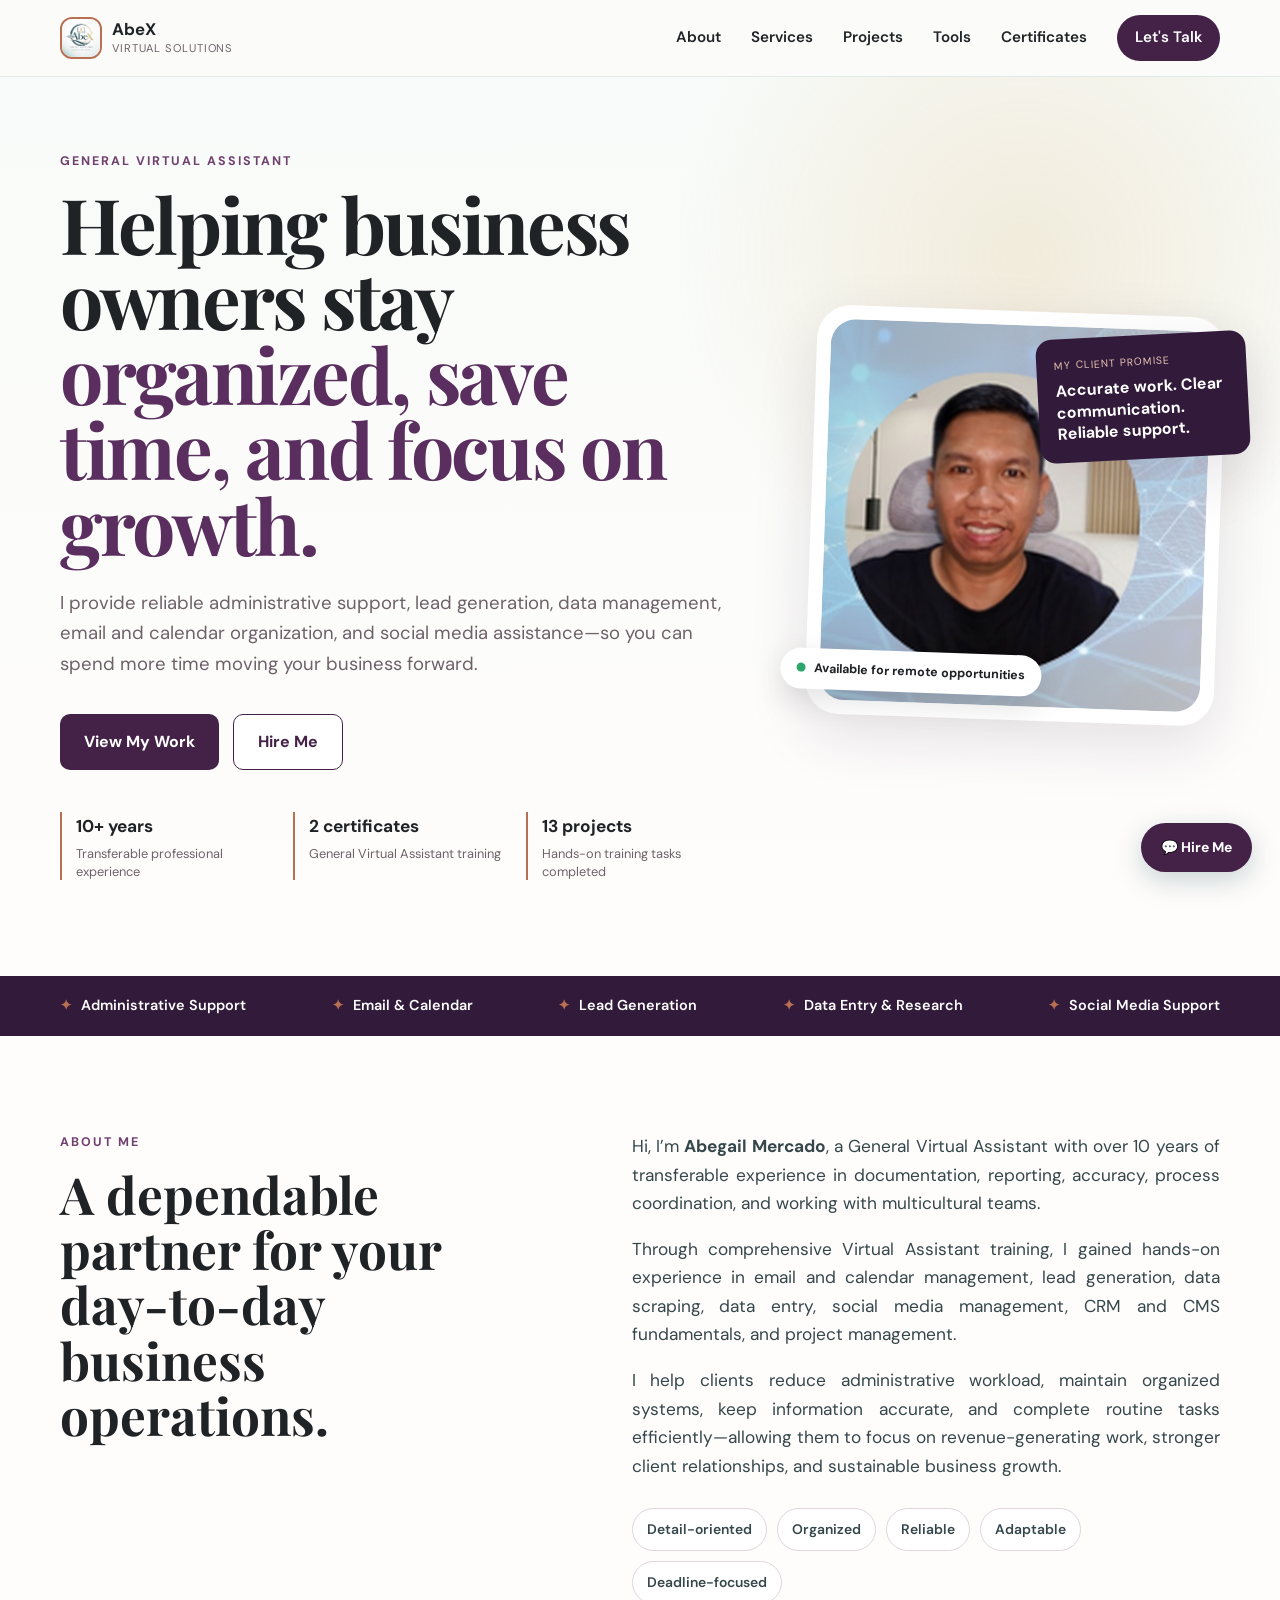
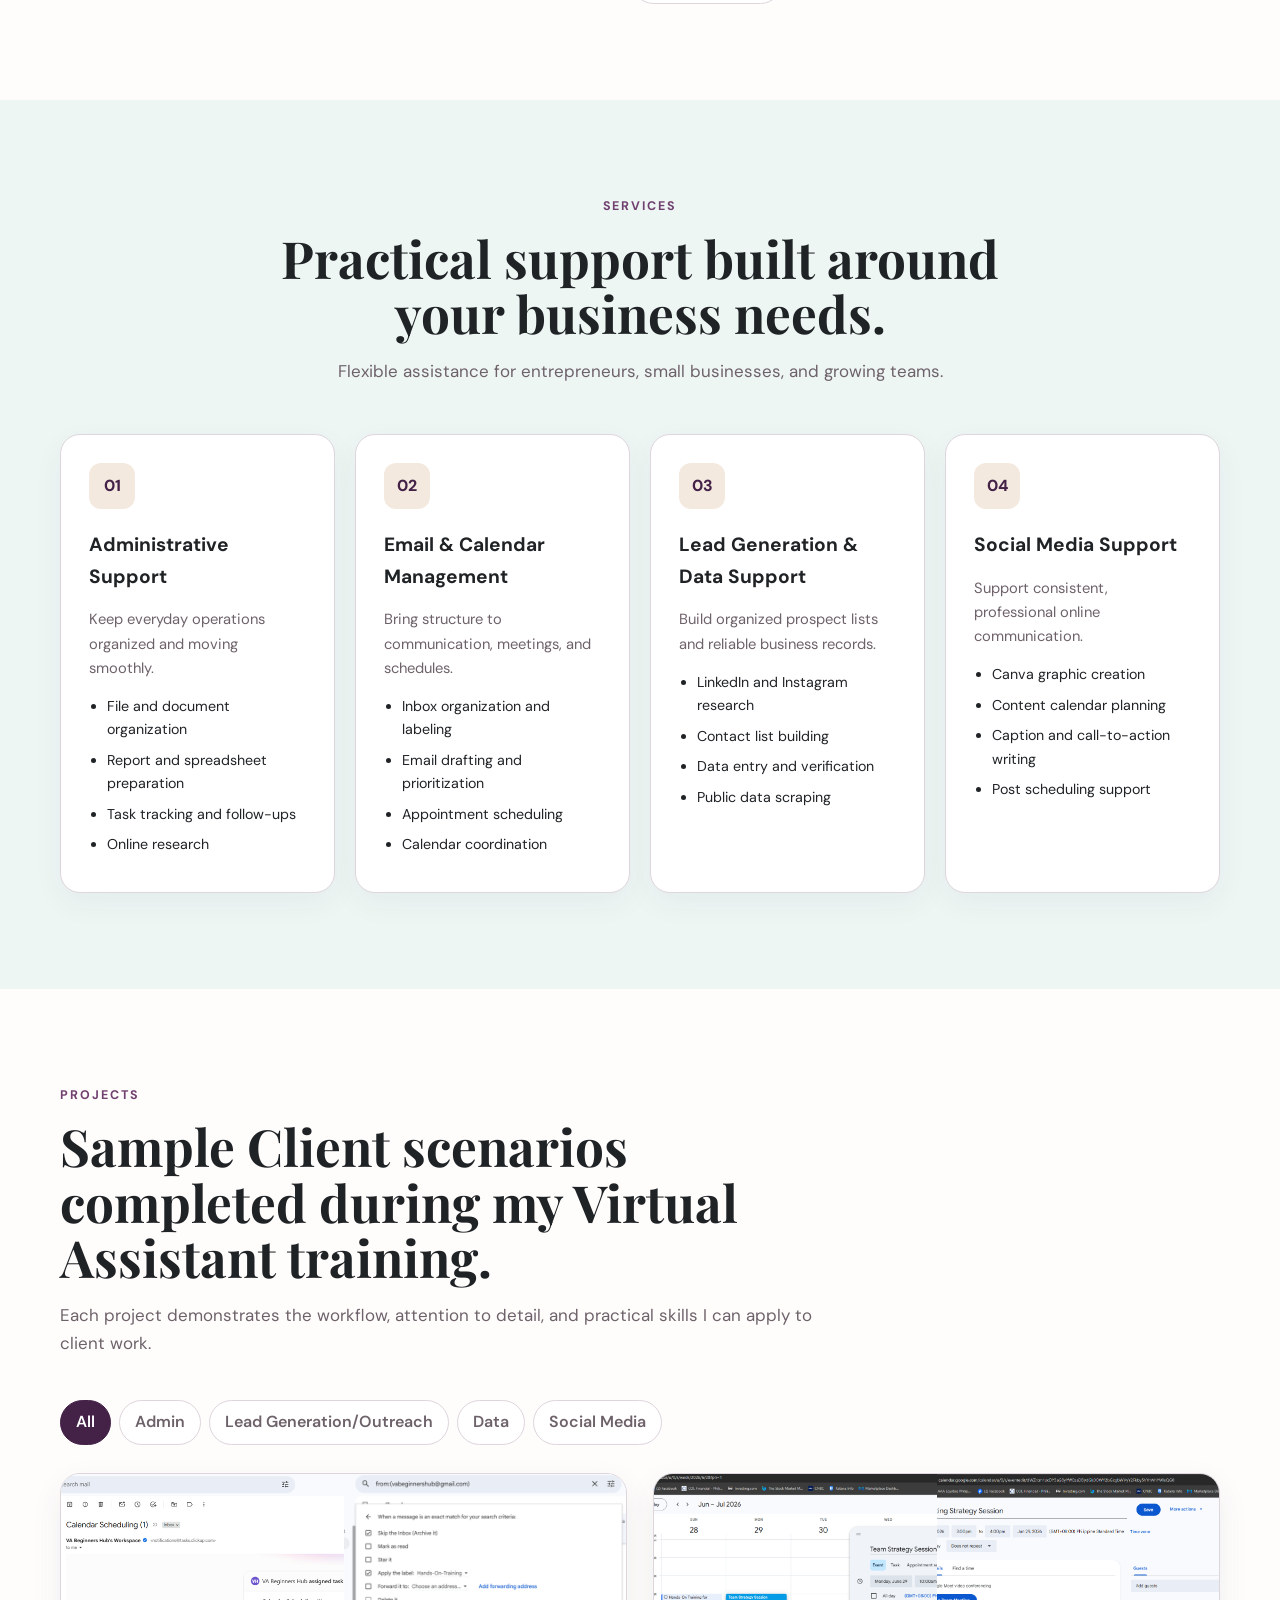
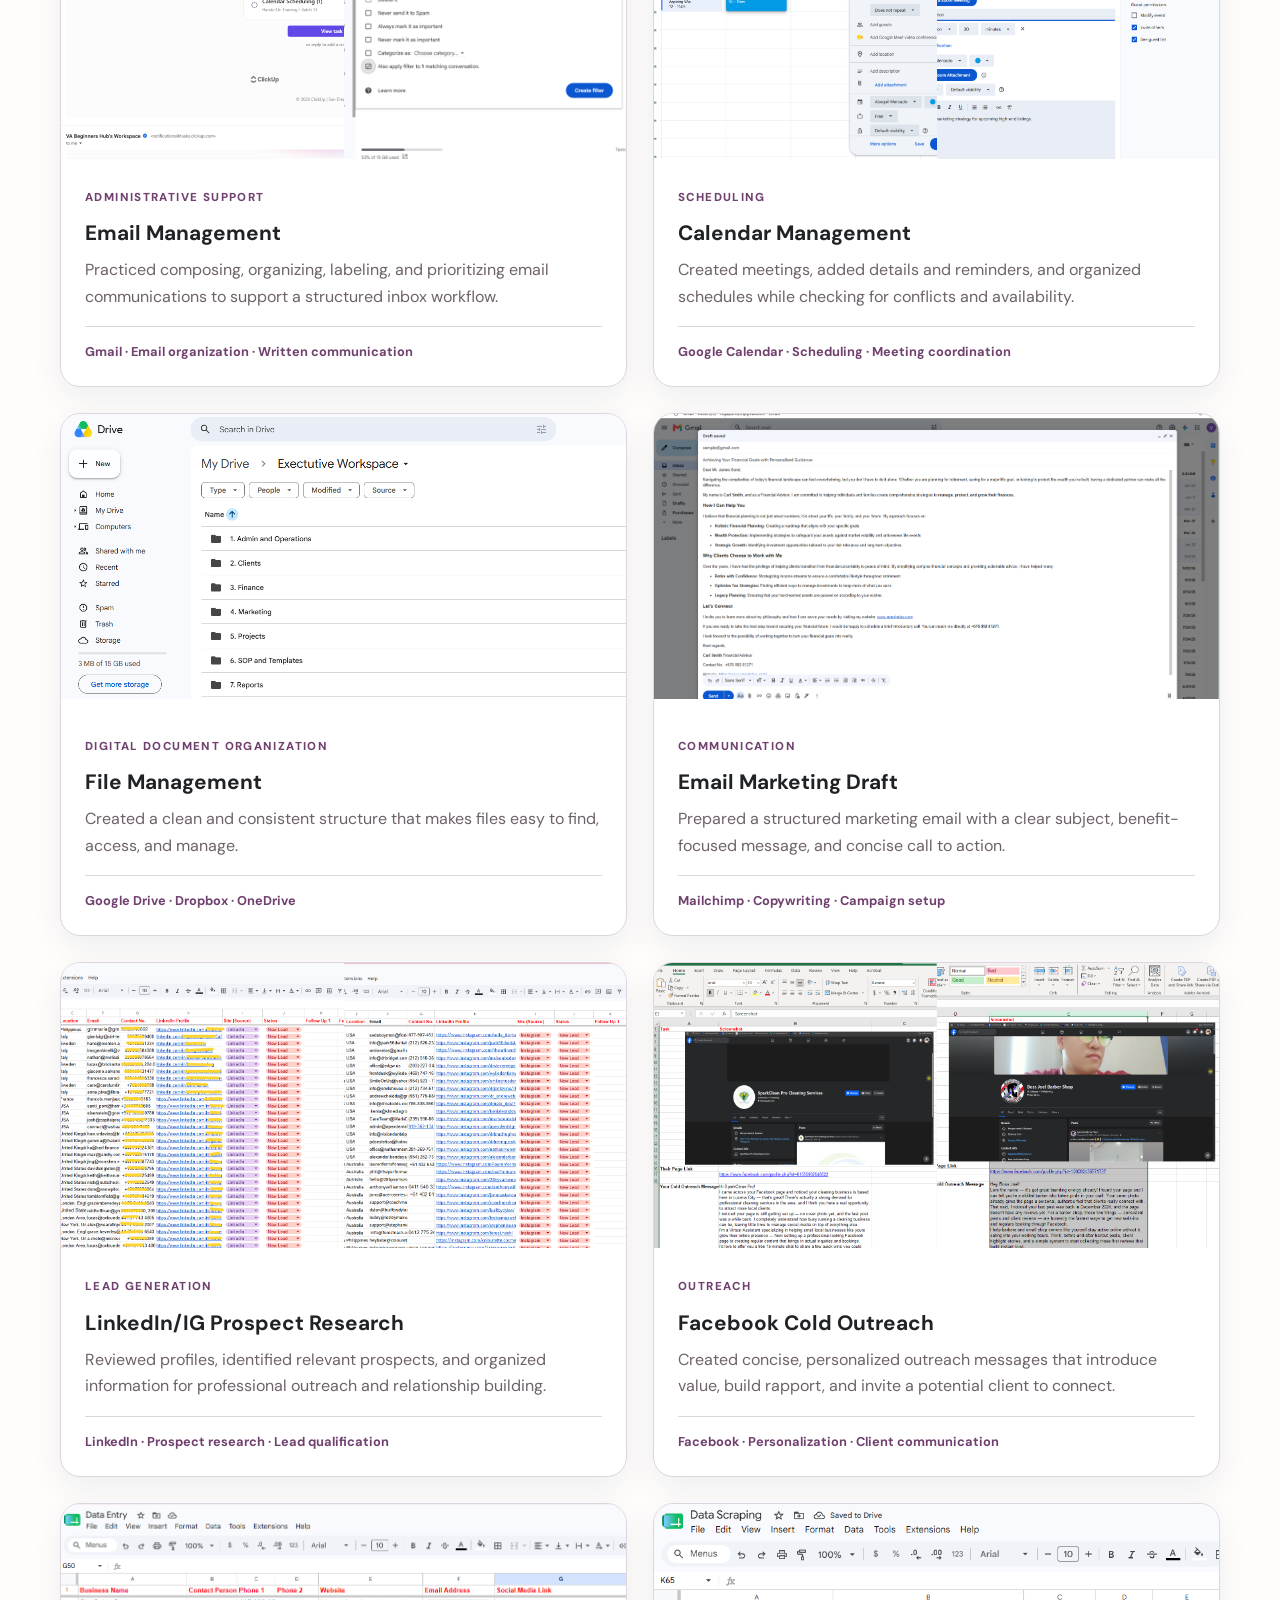
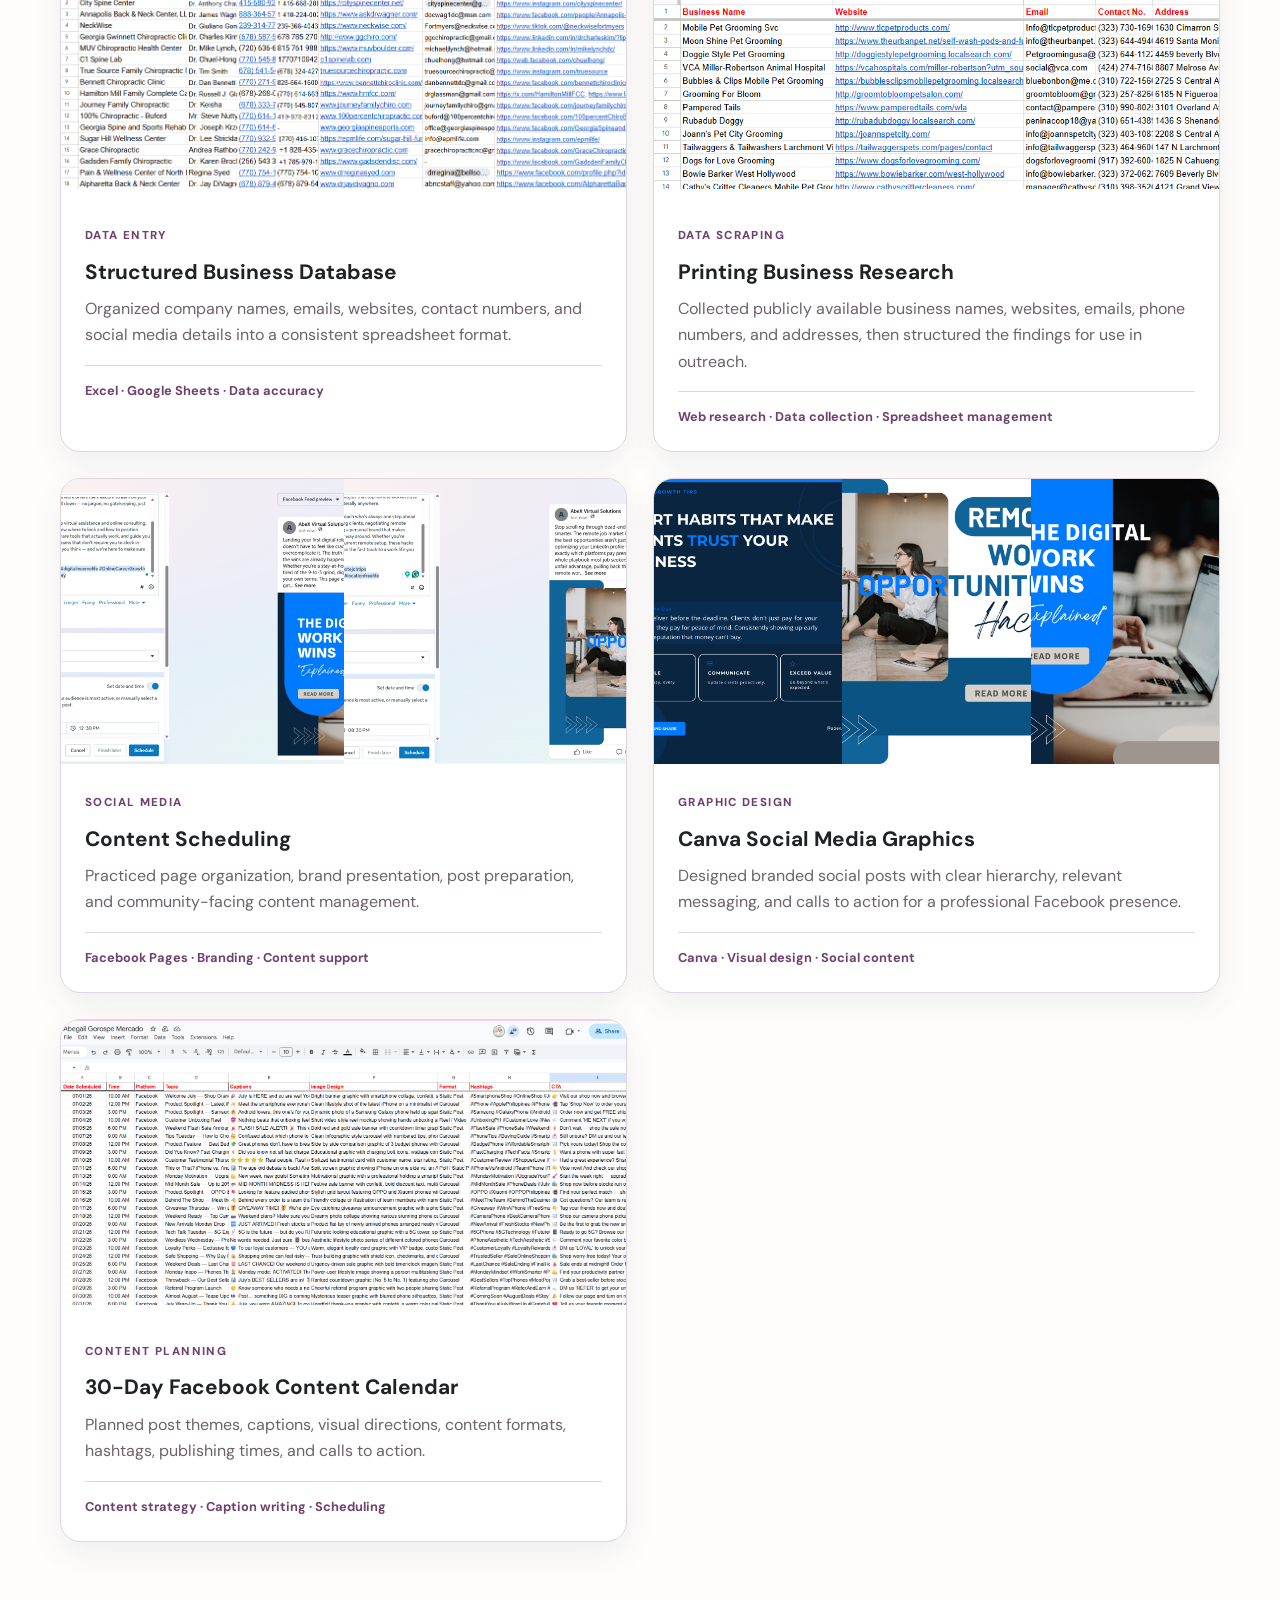
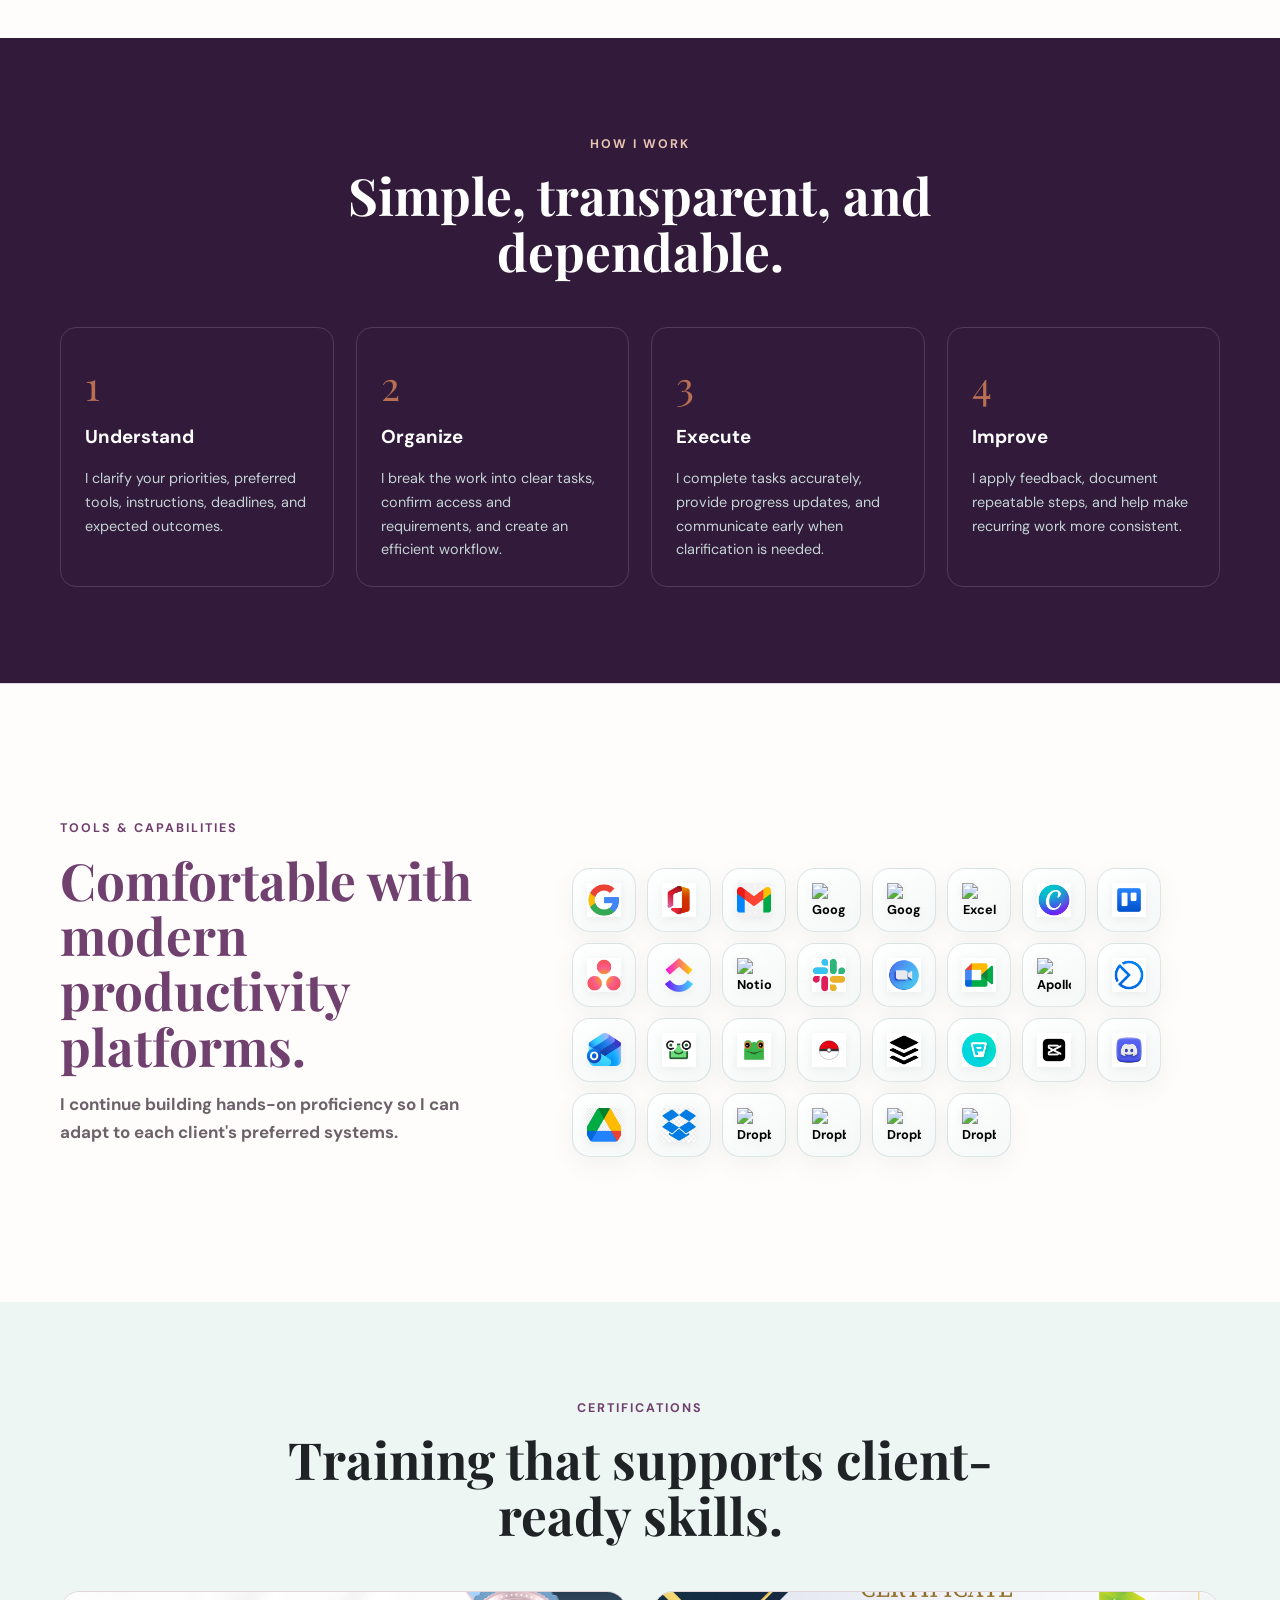
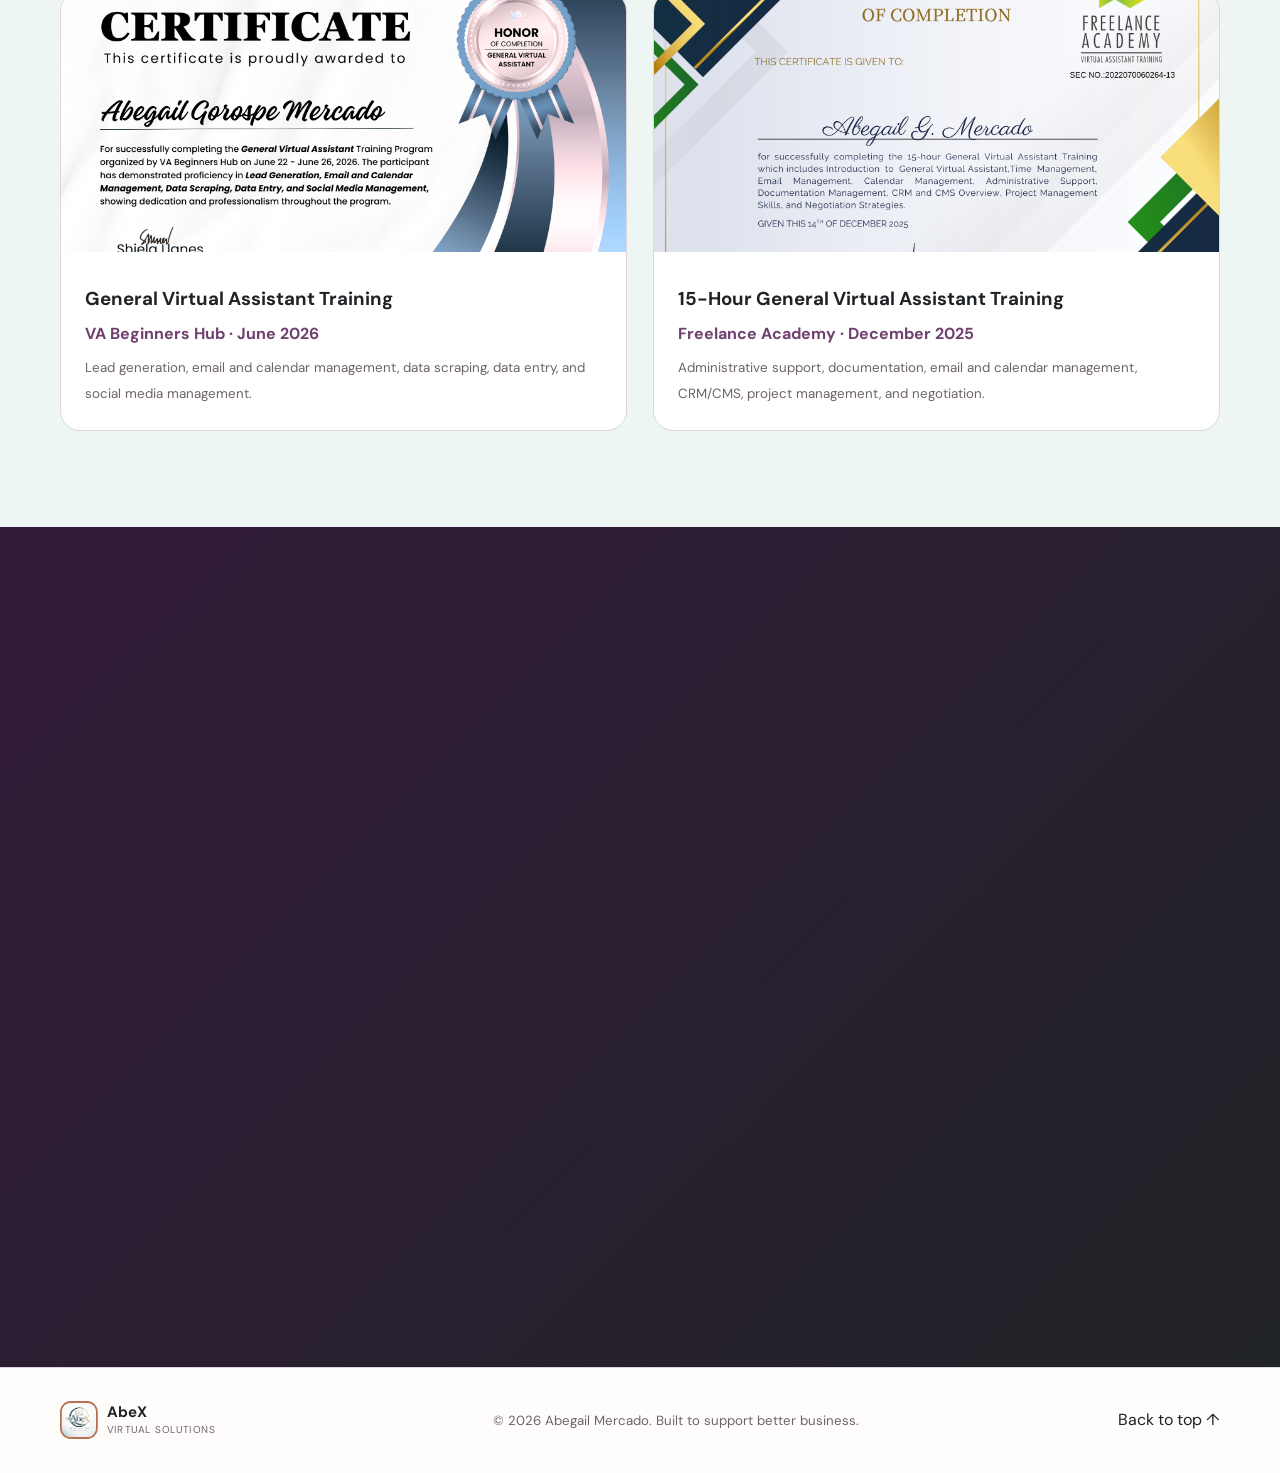
==== index.html @ ede6d21c "Add Instagram link to social strip in index.html" ====
<!DOCTYPE html>
<html lang="en">
<head>
  <meta charset="UTF-8">
  <meta name="viewport" content="width=device-width, initial-scale=1.0">
  <meta name="description" content="Portfolio of Abegail Mercado, a General Virtual Assistant providing administrative support, lead generation, data entry, email and calendar management, and social media support.">
  <meta name="keywords" content="General Virtual Assistant, Administrative Support, Lead Generation, Data Entry, Email Management, Calendar Management, Social Media Support, Philippines">
  <meta name="author" content="Abegail Mercado">
  <meta property="og:title" content="Abegail Mercado | General Virtual Assistant">
  <meta property="og:description" content="Reliable virtual assistance that helps business owners save time, organize operations, and focus on growth.">
  <title>Abegail Mercado | General Virtual Assistant</title>
  <link rel="preconnect" href="https://fonts.googleapis.com">
  <link rel="preconnect" href="https://fonts.gstatic.com" crossorigin>
  <link href="https://fonts.googleapis.com/css2?family=DM+Sans:wght@400;500;600;700&family=Playfair+Display:wght@700&display=swap" rel="stylesheet">
  <link rel="stylesheet" href="styles.css">
</head>
<body id="top">
  <header class="site-header" id="top">
    <nav class="nav container" aria-label="Main navigation">
      <a class="brand" href="#top" aria-label="AbeX Virtual Solutions home">
        <span class="brand-mark"><img src="assets/Abex Virtual Solutions Logo.png" alt="AbeX Virtual Solutions Logo"></span>
        <span><strong>AbeX</strong><small>Virtual Solutions</small></span>
      </a>
      <button class="nav-toggle" aria-expanded="false" aria-controls="nav-links" aria-label="Open menu">
        <span></span><span></span><span></span>
      </button>
      <div class="nav-links" id="nav-links">
        <a href="#about">About</a>
        <a href="#services">Services</a>
        <a href="#projects">Projects</a>
        <a href="#tools">Tools</a>
        <a href="#certifications">Certificates</a>
        <a class="nav-cta" href="#contact">Let's Talk</a>
      </div>
    </nav>
  </header>

  <main>
    <section class="hero section">
      <div class="container hero-grid">
        <div class="hero-copy reveal">
          <p class="eyebrow">General Virtual Assistant</p>
          <h1>Helping business owners stay <span>organized, save time, and focus on growth.</span></h1>
          <p class="hero-lead">I provide reliable administrative support, lead generation, data management, email and calendar organization, and social media assistance—so you can spend more time moving your business forward.</p>
          <div class="hero-actions">
            <a class="btn btn-primary" href="#projects">View My Work</a>
            <a class="btn btn-secondary" href="mailto:mercado.abegail@gmail.com">Hire Me</a>
          </div>
          <div class="quick-proof">
            <div><strong>10+ years</strong><span>Transferable professional experience</span></div>
            <div><strong>2 certificates</strong><span>General Virtual Assistant training</span></div>
            <div><strong>13 projects</strong><span>Hands-on training tasks completed</span></div>
          </div>
        </div>
        <div class="hero-visual reveal">
          <div class="portrait-wrap">
            <img src="assets/abegail-profile.jpg" alt="Professional portrait of Abegail Mercado">
            <div class="availability"><span></span> Available for remote opportunities</div>
          </div>
          <div class="floating-card">
            <small>My client promise</small>
            <strong>Accurate work. Clear communication. Reliable support.</strong>
          </div>
        </div>
      </div>
    </section>

    <section class="trust-strip" aria-label="Core expertise">
      <div class="container trust-items">
        <span>Administrative Support</span>
        <span>Email & Calendar</span>
        <span>Lead Generation</span>
        <span>Data Entry & Research</span>
        <span>Social Media Support</span>
      </div>
    </section>

    <section class="section about" id="about">
      <div class="container about-grid">
        <div class="section-heading reveal">
          <p class="eyebrow">About Me</p>
          <h2>A dependable partner for your day-to-day business operations.</h2>
        </div>
        <div class="about-copy reveal">
          <p>Hi, I’m <strong>Abegail Mercado</strong>, a General Virtual Assistant with over 10 years of transferable experience in documentation, reporting, accuracy, process coordination, and working with multicultural teams.</p>
          <p>Through comprehensive Virtual Assistant training, I gained hands-on experience in email and calendar management, lead generation, data scraping, data entry, social media management, CRM and CMS fundamentals, and project management.</p>
          <p>I help clients reduce administrative workload, maintain organized systems, keep information accurate, and complete routine tasks efficiently—allowing them to focus on revenue-generating work, stronger client relationships, and sustainable business growth.</p>
          <div class="values">
            <span>Detail-oriented</span><span>Organized</span><span>Reliable</span><span>Adaptable</span><span>Deadline-focused</span>
          </div>
        </div>
      </div>
    </section>

    <section class="section services" id="services">
      <div class="container">
        <div class="section-heading centered reveal">
          <p class="eyebrow">Services</p>
          <h2>Practical support built around your business needs.</h2>
          <p>Flexible assistance for entrepreneurs, small businesses, and growing teams.</p>
        </div>
        <div class="service-grid">
          <article class="service-card reveal">
            <div class="service-icon">01</div>
            <h3>Administrative Support</h3>
            <p>Keep everyday operations organized and moving smoothly.</p>
            <ul><li>File and document organization</li><li>Report and spreadsheet preparation</li><li>Task tracking and follow-ups</li><li>Online research</li></ul>
          </article>
          <article class="service-card reveal">
            <div class="service-icon">02</div>
            <h3>Email & Calendar Management</h3>
            <p>Bring structure to communication, meetings, and schedules.</p>
            <ul><li>Inbox organization and labeling</li><li>Email drafting and prioritization</li><li>Appointment scheduling</li><li>Calendar coordination</li></ul>
          </article>
          <article class="service-card reveal">
            <div class="service-icon">03</div>
            <h3>Lead Generation & Data Support</h3>
            <p>Build organized prospect lists and reliable business records.</p>
            <ul><li>LinkedIn and Instagram research</li><li>Contact list building</li><li>Data entry and verification</li><li>Public data scraping</li></ul>
          </article>
          <article class="service-card reveal">
            <div class="service-icon">04</div>
            <h3>Social Media Support</h3>
            <p>Support consistent, professional online communication.</p>
            <ul><li>Canva graphic creation</li><li>Content calendar planning</li><li>Caption and call-to-action writing</li><li>Post scheduling support</li></ul>
          </article>
        </div>
      </div>
    </section>

    <section class="section projects" id="projects">
      <div class="container">
        <div class="section-heading reveal">
          <p class="eyebrow">Projects</p>
          <h2>Sample Client scenarios completed during my Virtual Assistant training.</h2>
          <p>Each project demonstrates the workflow, attention to detail, and practical skills I can apply to client work.</p>
        </div>
        <div class="project-filters" role="group" aria-label="Project filters">
          <button class="filter active" data-filter="all">All</button>
          <button class="filter" data-filter="admin">Admin</button>
          <button class="filter" data-filter="lead">Lead Generation/Outreach</button>
          <button class="filter" data-filter="data">Data</button>
          <button class="filter" data-filter="social">Social Media</button>
        </div>
        <div class="project-grid">
          <article class="project-card reveal" data-category="admin">
            <div class="admin-collage">
              <button class="project-image" data-image="assets/email-labeling-1.png" data-title="Email Labeling">
                <img src="assets/email-labeling-1.png" alt="Email labeling project screenshot">
              </button>
              <button class="project-image" data-image="assets/email-filtering-1.png" data-title="Email Filtering">
                <img src="assets/email-filtering-1.png" alt="Email filtering project screenshot">
              </button>
            </div>
            <div class="project-body"><span class="tag">Administrative Support</span><h3>Email Management</h3><p>Practiced composing, organizing, labeling, and prioritizing email communications to support a structured inbox workflow.</p><div class="tools">Gmail · Email organization · Written communication</div></div>
          </article>
          <article class="project-card reveal" data-category="admin">
            <div class="admin-collage">
              <button class="project-image" data-image="assets/calendar-management.png" data-title="Calendar Management">
                <img src="assets/calendar-management.png" alt="Google Calendar management project screenshot">
              </button>
              <button class="project-image" data-image="assets/calendar-management-2.png" data-title="Calendar Management">
                <img src="assets/calendar-management-2.png" alt="Google Calendar management project screenshot">
              </button>
            </div>
            <div class="project-body"><span class="tag">Scheduling</span><h3>Calendar Management</h3><p>Created meetings, added details and reminders, and organized schedules while checking for conflicts and availability.</p><div class="tools">Google Calendar · Scheduling · Meeting coordination</div></div>
          </article>
          <article class="project-card reveal" data-category="admin">
            <button class="project-image" data-image="assets/file-management-1.png" data-title="File Management">
              <img src="assets/file-management-1.png" alt="File management project screenshot">
            </button>
            <div class="project-body"><span class="tag">Digital Document Organization</span><h3>File Management</h3><p>Created a clean and consistent structure that makes files easy to find, access, and manage.</p><div class="tools">Google Drive · Dropbox · OneDrive</div></div>
          </article>
          <article class="project-card reveal" data-category="admin">
            <button class="project-image" data-image="assets/email-marketing-1.png" data-title="Email Marketing">
              <img src="assets/email-marketing-1.png" alt="Email marketing project screenshot">
            </button>
            <div class="project-body"><span class="tag">Communication</span><h3>Email Marketing Draft</h3><p>Prepared a structured marketing email with a clear subject, benefit-focused message, and concise call to action.</p><div class="tools">Mailchimp · Copywriting · Campaign setup</div></div>
          </article>      
          <article class="project-card reveal" data-category="lead">
            <div class="lead-collage">
              <button class="project-image" data-image="assets/LinkedIn Lead Generation.png" data-title="LinkedIn Lead Generation">
                <img src="assets/LinkedIn Lead Generation.png" alt="LinkedIn lead generation project screenshot">
              </button>
              <button class="project-image" data-image="assets/IG Lead Generation.png" data-title="Instagram Lead Generation">
                <img src="assets/IG Lead Generation.png" alt="Instagram lead generation project screenshot">
              </button>
            </div>
            <div class="project-body"><span class="tag">Lead Generation</span><h3>LinkedIn/IG Prospect Research</h3><p>Reviewed profiles, identified relevant prospects, and organized information for professional outreach and relationship building.</p><div class="tools">LinkedIn · Prospect research · Lead qualification</div></div>
          </article>
          <article class="project-card reveal" data-category="lead">
            <div class="lead-collage">
              <button class="project-image" data-image="assets/fb-cold-outreach-1.png" data-title="Facebook Cold Outreach">
                <img src="assets/fb-cold-outreach-1.png" alt="Facebook cold outreach project screenshot">
              </button>
              <button class="project-image" data-image="assets/fb-cold-outreach-2.png" data-title="Facebook Cold Outreach">
                <img src="assets/fb-cold-outreach-2.png" alt="Facebook cold outreach project screenshot">
              </button>
            </div>
            <div class="project-body"><span class="tag">Outreach</span><h3>Facebook Cold Outreach</h3><p>Created concise, personalized outreach messages that introduce value, build rapport, and invite a potential client to connect.</p><div class="tools">Facebook · Personalization · Client communication</div></div>
          </article>
          <article class="project-card reveal" data-category="data">
            <button class="project-image" data-image="assets/Data Entry.png" data-title="Data Entry">
              <img src="assets/Data Entry.png" alt="Data entry project screenshot">
            </button>
            <div class="project-body"><span class="tag">Data Entry</span><h3>Structured Business Database</h3><p>Organized company names, emails, websites, contact numbers, and social media details into a consistent spreadsheet format.</p><div class="tools">Excel · Google Sheets · Data accuracy</div></div>
          </article>
          <article class="project-card reveal" data-category="data">
            <button class="project-image" data-image="assets/Data Scraping.png" data-title="Data Scraping">
              <img src="assets/Data Scraping.png" alt="Data scraping project screenshot">
            </button>
            <div class="project-body"><span class="tag">Data Scraping</span><h3>Printing Business Research</h3><p>Collected publicly available business names, websites, emails, phone numbers, and addresses, then structured the findings for use in outreach.</p><div class="tools">Web research · Data collection · Spreadsheet management</div></div>
          </article>
          <article class="project-card reveal" data-category="social">
            <div class="social-collage two-cols">
              <button class="project-image" data-image="assets/content-scheduling-1.png" data-title="Content Scheduling">
                <img src="assets/content-scheduling-1.png" alt="Content scheduling project screenshot">
              </button>
              <button class="project-image" data-image="assets/content-scheduling-2.png" data-title="Content Scheduling">
                <img src="assets/content-scheduling-2.png" alt="Content scheduling project screenshot">
              </button>
            </div>
            <div class="project-body"><span class="tag">Social Media</span><h3>Content Scheduling</h3><p>Practiced page organization, brand presentation, post preparation, and community-facing content management.</p><div class="tools">Facebook Pages · Branding · Content support</div></div>            
          </article>
          <article class="project-card reveal" data-category="social">
            <div class="social-collage">
              <button class="project-image" data-image="assets/social-media-post-1.png" data-title="Social Media Post 1">
                <img src="assets/social-media-post-1.png" alt="Social media graphic about client trust">
              </button>
              <button class="project-image" data-image="assets/social-media-post-2.png" data-title="Social Media Post 2">
                <img src="assets/social-media-post-2.png" alt="Social media graphic about remote work">
              </button>
              <button class="project-image" data-image="assets/social-media-post-3.png" data-title="Social Media Post 3">
                <img src="assets/social-media-post-3.png" alt="Social media graphic about digital work">
              </button>
            </div>
            <div class="project-body"><span class="tag">Graphic Design</span><h3>Canva Social Media Graphics</h3><p>Designed branded social posts with clear hierarchy, relevant messaging, and calls to action for a professional Facebook presence.</p><div class="tools">Canva · Visual design · Social content</div></div>
          </article>
          <article class="project-card reveal" data-category="social">
            <button class="project-image" data-image="assets/Content Calendar.png" data-title="Content Calendar">
              <img src="assets/Content Calendar.png" alt="Content calendar graphic">
            </button>
            <div class="project-body"><span class="tag">Content Planning</span><h3>30-Day Facebook Content Calendar</h3><p>Planned post themes, captions, visual directions, content formats, hashtags, publishing times, and calls to action.</p><div class="tools">Content strategy · Caption writing · Scheduling</div></div>
          </article>
        </div>
      </div>
    </section>

    <section class="section process">
      <div class="container">
        <div class="section-heading centered reveal"><p class="eyebrow">How I Work</p><h2>Simple, transparent, and dependable.</h2></div>
        <div class="process-grid">
          <div class="process-step reveal"><span>1</span><h3>Understand</h3><p>I clarify your priorities, preferred tools, instructions, deadlines, and expected outcomes.</p></div>
          <div class="process-step reveal"><span>2</span><h3>Organize</h3><p>I break the work into clear tasks, confirm access and requirements, and create an efficient workflow.</p></div>
          <div class="process-step reveal"><span>3</span><h3>Execute</h3><p>I complete tasks accurately, provide progress updates, and communicate early when clarification is needed.</p></div>
          <div class="process-step reveal"><span>4</span><h3>Improve</h3><p>I apply feedback, document repeatable steps, and help make recurring work more consistent.</p></div>
        </div>
      </div>
    </section>

    <section class="section tools" id="tools">
      <div class="container tools-grid">
        <div class="section-heading reveal"><p class="eyebrow">Tools & Capabilities</p><h2>Comfortable with modern productivity platforms.</h2><p>I continue building hands-on proficiency so I can adapt to each client's preferred systems.</p></div>
        <div class="tool-cloud reveal">
          <button class="tool-item" type="button" data-label="Google Workspace" aria-label="Google Workspace">
            <img src="Logos/Google Workspace.png" alt="Google Workspace logo">
          </button>
          <button class="tool-item" type="button" data-label="Microsoft Office" aria-label="Microsoft Office">
            <img src="Logos/MS Office.png" alt="Microsoft Office logo">
          </button>
          <button class="tool-item" type="button" data-label="Gmail" aria-label="Gmail">
            <img src="Logos/Gmail.png" alt="Gmail logo">
          </button>
          <button class="tool-item" type="button" data-label="Google Calendar" aria-label="Google Calendar">
            <img src="https://calendar.google.com/googlecalendar/images/favicon_v2018_256.png" alt="Google Calendar logo">
          </button>
          <button class="tool-item" type="button" data-label="Google Sheets" aria-label="Google Sheets">
            <img src="https://ssl.gstatic.com/docs/spreadsheets/favicon3.ico" alt="Google Sheets logo">
          </button>
          <button class="tool-item" type="button" data-label="Excel" aria-label="Excel">
            <img src="https://www.clipartmax.com/png/small/17-173519_microsoft%C2%AE-office-excel%C2%AE-microsoft-excel-logo-2013.png" alt="Excel logo">
          </button>
          <button class="tool-item" type="button" data-label="Canva" aria-label="Canva">
            <img src="Logos/Canva.png" alt="Canva logo">
          </button>
          <button class="tool-item" type="button" data-label="Trello" aria-label="Trello">
            <img src="Logos/Trello.png" alt="Trello logo">
          </button>
          <button class="tool-item" type="button" data-label="Asana" aria-label="Asana">
            <img src="Logos/Asana.png" alt="Asana logo">
          </button>
          <button class="tool-item" type="button" data-label="ClickUp" aria-label="ClickUp">
            <img src="Logos/ClickUp.png" alt="ClickUp logo">
          </button>
          <button class="tool-item" type="button" data-label="Notion" aria-label="Notion">
            <img src="https://www.notion.so/front-static/favicon.ico" alt="Notion logo">
          </button>
          <button class="tool-item" type="button" data-label="Slack" aria-label="Slack">
            <img src="Logos/Slack.png" alt="Slack logo">
          </button>
          <button class="tool-item" type="button" data-label="Zoom" aria-label="Zoom">
            <img src="Logos/Zoom.png" alt="Zoom logo">
          </button>
          <button class="tool-item" type="button" data-label="Google Meet" aria-label="Google Meet">
            <img src="Logos/Google Meet.png" alt="Google Meet logo">
          </button>
          <button class="tool-item" type="button" data-label="Apollo.io" aria-label="Apollo.io">
            <img src="https://app.apollo.io/favicon.ico" alt="Apollo.io logo">
          </button>
          <button class="tool-item" type="button" data-label="Meta Business Suite" aria-label="Meta Business Suite">
            <img src="Logos/Meta Business Suite.png" alt="Meta Business Suite logo">
          </button>
          <button class="tool-item" type="button" data-label="MS Outlook" aria-label="MS Outlook">
            <img src="Logos/Outlook.png" alt="MS Outlook logo">
          </button>
          <button class="tool-item" type="button" data-label="Contact Out" aria-label="Contact Out">
            <img src="Logos/Contact Out.png" alt="Contact Out logo">
          </button>
          <button class="tool-item" type="button" data-label="LeadLeaper" aria-label="LeadLeaper">
            <img src="Logos/LeadLeaper.png" alt="LeadLeaper logo">
          </button>
          <button class="tool-item" type="button" data-label="Instant Data Scraper" aria-label="Instant Data Scraper">
            <img src="Logos/Instant Data Scraper.png" alt="Instant Data Scraper logo">
          </button>
          <button class="tool-item" type="button" data-label="Buffer" aria-label="Buffer">
            <img src="Logos/Buffer.png" alt="Buffer logo">
          </button>
          <button class="tool-item" type="button" data-label="Publer" aria-label="Publer">
            <img src="Logos/Publer.png" alt="Publer logo">
          </button>
          <button class="tool-item" type="button" data-label="Capcut" aria-label="Capcut">
            <img src="Logos/Capcut.png" alt="Capcut logo">
          </button>
          <button class="tool-item" type="button" data-label="Discord" aria-label="Discord">
            <img src="Logos/Discord.png" alt="Discord logo">
          </button>
          <button class="tool-item" type="button" data-label="Google Drive" aria-label="Google Drive">
            <img src="Logos/Google Drive.png" alt="Google Drive logo">
          </button>
          <button class="tool-item" type="button" data-label="Dropbox" aria-label="Dropbox">
            <img src="Logos/Dropbox.png" alt="Dropbox logo">
          </button>
          <button class="tool-item" type="button" data-label="Claude_AI" aria-label="Claude_AI">
            <img src="Logos/Claude_AI.svg" alt="Dropbox logo">
          </button>
          <button class="tool-item" type="button" data-label="ChatGPT" aria-label="ChatGPT">
            <img src="Logos/ChatGPT.png" alt="Dropbox logo">
          </button>
             <button class="tool-item" type="button" data-label="Grammarly" aria-label="Grammarly">
            <img src="Logos/Grammarly.png" alt="Dropbox logo">
          </button>
          </button>
             <button class="tool-item" type="button" data-label="Mailchimp" aria-label="Mailchimp">
            <img src="Logos/Mailchimp.png" alt="Dropbox logo">
          </button>
        </div>
      </div>
    </section>

    <section class="section certifications" id="certifications">
      <div class="container">
        <div class="section-heading centered reveal"><p class="eyebrow">Certifications</p><h2>Training that supports client-ready skills.</h2></div>
        <div class="certificate-grid">
          <article class="certificate reveal">
            <button class="certificate-image" data-image="assets/va-beginners-hub-certificate.png" data-title="VA Beginners Hub Certificate">
              <img src="assets/va-beginners-hub-certificate.png" alt="VA Beginners Hub General Virtual Assistant certificate">
            </button>
            <div><h3>General Virtual Assistant Training</h3><p>VA Beginners Hub · June 2026</p><small>Lead generation, email and calendar management, data scraping, data entry, and social media management.</small></div>
          </article>
          <article class="certificate reveal">
            <button class="certificate-image" data-image="assets/freelance-academy-certificate.png" data-title="Freelance Academy Certificate">
              <img src="assets/freelance-academy-certificate.png" alt="Freelance Academy General Virtual Assistant certificate">
            </button>
            <div><h3>15-Hour General Virtual Assistant Training</h3><p>Freelance Academy · December 2025</p><small>Administrative support, documentation, email and calendar management, CRM/CMS, project management, and negotiation.</small></div>
          </article>
        </div>
      </div>
    </section>

    <section class="contact-section section" id="contact">
  <div class="wrap contact-inner">
    <div class="reveal">
      <span class="tag" style="color:rgba(255,255,255,.4);">LET'S WORK TOGETHER</span>
      <h2 style="font-size:clamp(28px,3.5vw,42px);font-weight:800;letter-spacing:-.02em;color:#fff;">Need reliable support<br>behind the scenes?</h2>
      <p class="contact-desc">Let’s discuss the tasks taking time away from your core business and how I can help you create a more organized, productive workflow.</p>
      <div class="contact-links">
        <a href="mailto:abex.virtualsupport@gmail.com" class="clink"><span class="ico">✉</span><div><div class="lbl">Email</div><div class="val">abex.virtualsupport@gmail.com</div></div></a>
        <a href="tel:+639669773749" class="clink"><span class="ico">📞</span><div><div class="lbl">Phone / WhatsApp</div><div class="val">+63 966 977 3749</div></div></a>
        <a href="https://www.linkedin.com/in/abegail-mercado-770a227b" target="_blank" class="clink"><span class="ico">🔗</span><div><div class="lbl">LinkedIn</div><div class="val">Connect with me →</div></div></a>
      </div>
      <div class="social-strip">
        <a href="https://www.facebook.com/profile.php?id=61590708128419" target="_blank" class="social-btn" title="Facebook">f</a>
        <a href="https://www.linkedin.com/in/abegail-mercado-770a227b" target="_blank" class="social-btn" title="LinkedIn">in</a>
        <a href="https://www.onlinejobs.ph/jobseekers/info/5095508" target="_blank" class="social-btn" title="OnlineJobs.ph" style="font-size:10px;">OJ</a>
        <a href="https://www.https://www.instagram.com/amercado29.8/" target="_blank" class="social-btn" title="Instagram">Instagram</a>
      </div>
    </div>
    <div class="reveal">
      <form class="contact-form" id="contactForm" action="https://formspree.io/f/xnjeqkdk" method="POST" accept-charset="UTF-8">
        <h3 style="font-size:18px;font-weight:700;color:#fff;margin-bottom:20px;">Send me a message</h3>
        <input type="text" name="_gotcha" class="honeypot" tabindex="-1" autocomplete="off">
        <input type="hidden" name="_subject" value="New portfolio inquiry">
        <div class="form-group"><label for="name">Your Name</label><input id="name" name="name" type="text" placeholder="John Smith" required autocomplete="name"></div>
        <div class="form-group"><label for="email">Email</label><input id="email" name="email" type="email" placeholder="john@company.com" required autocomplete="email"></div>
        <div class="form-group"><label for="service">What do you need?</label>
          <select id="service" name="service" required>
            <option value="">Select a service...</option>
            <option>Lead Generation</option><option>Email Management</option>
            <option>Calendar Management</option><option>Data Entry / Scraping</option>
            <option>Social Media Management</option><option>General Admin Support</option>
            <option>Multiple Services</option>
          </select>
        </div>
        <div class="form-group"><label for="message">Message</label><textarea id="message" name="message" placeholder="Tell me about your business and what tasks you'd like support with..." required></textarea></div>
        <button class="form-submit" id="submitBtn" type="submit">Send Message →</button>
        <p class="form-note" id="formStatus">I'll reply within 24 hours · No commitment required</p>
      </form>
    </div>
  </div>
</section>
  </main>

  <footer>
    <div class="container footer-content">
      <a class="brand footer-brand" href="#top"><span class="brand-mark"><img src="assets/Abex Virtual Solutions Logo.png" alt="AbeX Virtual Solutions Logo"></span><span><strong>AbeX</strong><small>Virtual Solutions</small></span></a>
      <p>© <span id="year"></span> Abegail Mercado. Built to support better business.</p>
      <a href="#top">Back to top ↑</a>
    </div>
  </footer>

  <a href="#contact" class="float-cta" id="floatCta">💬 Hire Me</a>

  <dialog class="image-modal" id="image-modal">
    <button class="modal-close" aria-label="Close image preview">×</button>
    <img src="" alt="">
    <p></p>
  </dialog>

  <script src="script.js"></script>
</body>
</html>
---- styles.css ----
:root {
  --teal-950: #321b3a;
  --teal-2: #5a2e5f;
  --teal-900: #442248;
  --teal-800: #70406f;
  --teal-100: #f4e9de;

  --gold: #b86f52;
  --gold-light: #e8c3b2;

  --ink: #202326;
  --muted: #6e626a;
  --paper: #fffdfc;
  --white: #ffffff;
  --line: #ded5dd;

  --shadow: 0 20px 60px rgba(50, 27, 58, 0.12);
}
*{box-sizing:border-box} html{scroll-behavior:smooth} body{margin:0;font-family:"DM Sans",sans-serif;color:var(--ink);background:var(--paper);line-height:1.65} img{max-width:100%;display:block} a{color:inherit;text-decoration:none} button{font:inherit}
.container,.wrap{width:min(1160px,calc(100% - 40px));margin:0 auto}.section{padding:96px 0}.eyebrow{text-transform:uppercase;letter-spacing:.16em;font-size:.78rem;font-weight:700;color:var(--teal-800);margin:0 0 14px}.section-heading{max-width:760px;margin-bottom:42px}.section-heading.centered{text-align:center;margin:0 auto 48px}.section-heading h2{font-family:"Playfair Display",serif;font-size:clamp(2rem,4vw,3.4rem);line-height:1.08;margin:0 0 16px}.section-heading p:last-child{color:var(--muted);font-size:1.06rem}
.site-header{position:sticky;top:0;z-index:100;background:rgba(251,252,250,.9);backdrop-filter:blur(14px);border-bottom:1px solid rgba(220,230,227,.8)}.nav{height:76px;display:flex;align-items:center;justify-content:space-between}.brand{display:flex;align-items:center;gap:10px}.brand-mark{width:42px;height:42px;border-radius:12px;background:linear-gradient(145deg,var(--teal-900),var(--teal-800));color:#fff;display:grid;place-items:center;font-weight:800;border:2px solid var(--gold)}.brand-mark {
  overflow: hidden;
}.brand-mark img {
  width: 100%;
  height: 100%;
  object-fit: cover;
  display: block;
}.brand strong,.brand small{display:block;line-height:1.05}.brand strong{font-size:1.05rem}.brand small{font-size:.7rem;letter-spacing:.08em;text-transform:uppercase;color:var(--muted);margin-top:4px}.nav-links{display:flex;align-items:center;gap:30px;font-weight:600;font-size:.95rem}.nav-links a:hover{color:var(--teal-800)}.nav-cta{padding:10px 18px;border-radius:999px;background:var(--teal-900);color:#fff!important}.nav-toggle{display:none;background:none;border:0;width:42px}.nav-toggle span{display:block;height:2px;background:var(--ink);margin:7px}
.hero{padding-top:74px;background:radial-gradient(circle at 80% 20%,rgba(201,162,78,.18),transparent 28%),linear-gradient(180deg,#f8fbf9,var(--paper))}.hero-grid{display:grid;grid-template-columns:1.25fr .75fr;gap:70px;align-items:center}.hero h1{font-family:"Playfair Display",serif;font-size:clamp(3rem,6vw,5.7rem);line-height:.98;letter-spacing:-.03em;margin:0 0 26px;max-width:900px}.hero h1 span{color:var(--teal-2)}.hero-lead{font-size:1.16rem;color:var(--muted);max-width:730px}.hero-actions{display:flex;gap:14px;margin:34px 0}.btn{display:inline-flex;align-items:center;justify-content:center;padding:14px 24px;border-radius:10px;font-weight:700;transition:.2s transform,.2s box-shadow}.btn:hover{transform:translateY(-2px);box-shadow:0 10px 24px rgba(7,61,67,.16)}.btn-primary{background:var(--teal-900);color:#fff}.btn-secondary{border:1px solid var(--teal-900);color:var(--teal-900);background:#fff}.quick-proof{display:grid;grid-template-columns:repeat(3,1fr);gap:18px;margin-top:42px}.quick-proof div{border-left:2px solid var(--gold);padding-left:14px}.quick-proof strong,.quick-proof span{display:block}.quick-proof strong{font-size:1.08rem}.quick-proof span{color:var(--muted);font-size:.8rem;line-height:1.4;margin-top:4px}
.hero-visual{position:relative}.portrait-wrap{padding:14px;border-radius:34px;background:#fff;box-shadow:var(--shadow);transform:rotate(2deg)}.portrait-wrap img{border-radius:25px;aspect-ratio:1/1;object-fit:cover}.availability{position:absolute;left:-25px;bottom:24px;background:#fff;border-radius:999px;padding:10px 16px;box-shadow:0 10px 30px rgba(0,0,0,.12);font-size:.78rem;font-weight:700}.availability span{display:inline-block;width:9px;height:9px;border-radius:50%;background:#2da66c;margin-right:6px}.floating-card{position:absolute;right:-28px;top:24px;max-width:210px;background:var(--teal-950);color:#fff;padding:18px;border-radius:16px;box-shadow:var(--shadow);transform:rotate(-3deg)}.floating-card small,.floating-card strong{display:block}.floating-card small{color:var(--gold-light);text-transform:uppercase;letter-spacing:.1em;font-size:.65rem}.floating-card strong{line-height:1.35;margin-top:6px}
.trust-strip{background:var(--teal-950);color:#fff}.trust-items{display:flex;justify-content:space-between;gap:24px;padding:18px 0;font-size:.9rem;font-weight:600}.trust-items span:before{content:"✦";color:var(--gold);margin-right:9px}
.about-grid{display:grid;grid-template-columns:.9fr 1.1fr;gap:90px}.about-copy{font-size:1.08rem;color:#35474b}.about-copy p{text-align:justify}.about-copy p:first-child{margin-top:0}.values{display:flex;flex-wrap:wrap;gap:10px;margin-top:28px}.values span,.tool-cloud span{padding:9px 14px;border:1px solid var(--line);border-radius:999px;background:#fff;font-size:.87rem;font-weight:600}
.tool-cloud{display:flex;gap:12px;flex-wrap:wrap;align-items:center}.tool-cloud .tool-item{position:relative;display:inline-flex;align-items:center;justify-content:center;width:64px;height:64px;padding:10px;border:1px solid rgba(7,61,67,.12);border-radius:18px;background:linear-gradient(145deg,#fff,#f4f8f7);box-shadow:0 8px 24px rgba(7,61,67,.06);cursor:pointer;overflow:visible;z-index:0;transition:transform .2s ease,box-shadow .2s ease,border-color .2s ease}.tool-cloud .tool-item:hover,.tool-cloud .tool-item:focus-visible{transform:translateY(-2px);box-shadow:0 12px 28px rgba(7,61,67,.12);border-color:rgba(7,61,67,.2)}.tool-cloud .tool-item img{width:34px;height:34px;object-fit:contain;display:block;filter:drop-shadow(0 2px 4px rgba(0,0,0,.06))}.tool-cloud .tool-item::after{content:attr(data-label);position:absolute;left:50%;bottom:calc(100% + 8px);transform:translateX(-50%) translateY(4px);background:var(--teal-950);color:#fff;padding:7px 10px;border-radius:999px;font-size:.72rem;font-weight:700;white-space:nowrap;opacity:0;pointer-events:none;z-index:5;box-shadow:0 8px 20px rgba(7,61,67,.18);transition:opacity .2s ease,transform .2s ease}.tool-cloud .tool-item:hover::after,.tool-cloud .tool-item:focus-visible::after{opacity:1;transform:translateX(-50%) translateY(0)}
.services{background:#eef6f4}.service-grid{display:grid;grid-template-columns:repeat(4,1fr);gap:20px}.service-card{background:#fff;border:1px solid var(--line);border-radius:20px;padding:28px;box-shadow:0 10px 30px rgba(7,61,67,.05)}.service-card:hover{transform:translateY(-5px);transition:.25s;box-shadow:var(--shadow)}.service-icon{width:46px;height:46px;border-radius:12px;background:var(--teal-100);color:var(--teal-900);display:grid;place-items:center;font-weight:800;margin-bottom:20px}.service-card h3{margin:0 0 8px;font-size:1.2rem}.service-card p{color:var(--muted);font-size:.92rem}.service-card ul{padding-left:18px;margin-bottom:0;font-size:.89rem}.service-card li{margin:7px 0}
.project-filters{display:flex;gap:8px;flex-wrap:wrap;margin-bottom:28px}.filter{border:1px solid var(--line);background:#fff;padding:8px 15px;border-radius:999px;cursor:pointer;font-weight:600;color:var(--muted)}.filter.active,.filter:hover{background:var(--teal-900);color:#fff;border-color:var(--teal-900)}.project-grid{display:grid;grid-template-columns:repeat(2,1fr);gap:26px}.project-card{background:#fff;border:1px solid var(--line);border-radius:20px;overflow:hidden;box-shadow:0 12px 32px rgba(7,61,67,.07)}.project-card.hidden{display:none}.project-image,.certificate-image{border:0;padding:0;width:100%;cursor:zoom-in;background:#eaf1ef}.project-image img{width:100%;height:285px;object-fit:cover;object-position:top}.project-body{padding:24px}.tag{font-size:.72rem;text-transform:uppercase;letter-spacing:.12em;color:var(--teal-800);font-weight:800}.project-body h3{font-size:1.3rem;margin:7px 0}.project-body p{color:var(--muted);margin:0 0 16px}.tools{font-size:.8rem;color:var(--teal-800);font-weight:700;border-top:1px solid var(--line);padding-top:14px}.social-collage{display:grid;grid-template-columns:repeat(3,1fr);height:285px;overflow:hidden}.social-collage.two-cols{grid-template-columns:repeat(2,1fr)}.social-collage img{width:100%;height:100%;object-fit:cover;display:block;transition:transform .35s ease,filter .35s ease;cursor:zoom-in}.social-collage img:hover{transform:scale(1.05);filter:saturate(1.08)}.project-table{height:285px;padding:34px 28px;background:linear-gradient(145deg,#edf8f6,#d5eae6);display:flex;flex-direction:column;justify-content:center}.project-table.dark{background:linear-gradient(145deg,#143e44,#0b2529);color:#fff}.project-table div{display:grid;grid-template-columns:1.2fr 1fr 1fr;padding:12px;border-bottom:1px solid rgba(97,114,118,.25);font-size:.82rem}.project-table div:first-child{background:rgba(255,255,255,.65);border-radius:8px;font-weight:700}.project-table.dark div:first-child{background:rgba(255,255,255,.12)}.content-calendar-card{height:285px;padding:28px;background:#f4ead0}.calendar-head{font-family:"Playfair Display",serif;font-size:1.7rem;margin-bottom:16px}.calendar-row{display:grid;grid-template-columns:55px 1fr auto;gap:10px;border-top:1px solid rgba(20,34,38,.15);padding:10px 0;font-size:.83rem}.calendar-row em{font-style:normal;color:var(--muted)}
.process{background:var(--teal-950);color:#fff}.process .eyebrow{color:var(--gold-light)}.process-grid{display:grid;grid-template-columns:repeat(4,1fr);gap:22px}.process-step{padding:24px;border:1px solid rgba(255,255,255,.14);border-radius:16px}.process-step span{font-family:"Playfair Display",serif;font-size:2.5rem;color:var(--gold)}.process-step h3{margin:4px 0}.process-step p{color:#c3d2d4;font-size:.9rem;margin-bottom:0}
.tools-grid{padding-top: 120px;display:grid;grid-template-columns:.8fr 1.2fr;gap:80px;align-items:center}.tool-cloud{display:flex;gap:11px;flex-wrap:wrap}.tool-cloud span{padding:12px 17px}.certifications{background:#eef6f4}.certificate-grid{display:grid;grid-template-columns:repeat(2,1fr);gap:26px}.certificate{background:#fff;border-radius:20px;overflow:hidden;border:1px solid var(--line)}.certificate-image img{width:100%;height:260px;object-fit:cover}.certificate>div{padding:24px}.certificate h3{margin:0}.certificate p{color:var(--teal-800);font-weight:700;margin:6px 0}.certificate small{color:var(--muted)}
footer{border-top:1px solid var(--line);padding:28px 0}.footer-content{display:flex;align-items:center;justify-content:space-between;gap:20px}.footer-content p{font-size:.83rem;color:var(--muted)}.footer-brand{transform:scale(.9);transform-origin:left}
.image-modal{width:min(1050px,92vw);border:0;border-radius:18px;padding:12px;background:#fff;box-shadow:0 30px 100px rgba(0,0,0,.35)}.image-modal::backdrop{background:rgba(4,20,23,.78)}.image-modal img{max-height:78vh;margin:auto;border-radius:10px}.image-modal p{text-align:center;font-weight:700;margin:10px}.modal-close{position:absolute;right:18px;top:16px;width:38px;height:38px;border-radius:50%;border:0;background:#fff;font-size:1.5rem;box-shadow:0 4px 14px rgba(0,0,0,.18);cursor:pointer}
.reveal{opacity:0;transform:translateY(24px);transition:.65s ease}.reveal.visible{opacity:1;transform:none}
@media(max-width:960px){.hero-grid,.about-grid,.tools-grid,.contact-inner{grid-template-columns:1fr}.hero-visual{max-width:520px;margin:auto}.service-grid,.process-grid{grid-template-columns:repeat(2,1fr)}.contact-inner{grid-template-columns:1fr}.trust-items{flex-wrap:wrap;justify-content:center}.hero h1{font-size:clamp(3rem,10vw,5rem)}}
@media(max-width:720px){.section{padding:72px 0}.nav-toggle{display:block}.nav-links{position:absolute;left:20px;right:20px;top:68px;display:none;flex-direction:column;align-items:stretch;background:#fff;border:1px solid var(--line);border-radius:16px;padding:18px;box-shadow:var(--shadow)}.nav-links.open{display:flex}.nav-links a{padding:8px}.quick-proof,.project-grid,.certificate-grid,.service-grid,.process-grid{grid-template-columns:1fr}.hero{padding-top:46px}.hero-actions{flex-direction:column;align-items:stretch}.floating-card{right:-8px}.availability{left:-8px}.project-image img,.social-collage,.project-table,.content-calendar-card{height:230px}.contact-card{padding:34px 25px}.footer-content{flex-direction:column;text-align:center}.footer-brand{transform:none}.trust-items{font-size:.8rem}.container{width:min(100% - 28px,1160px)}}
@media(prefers-reduced-motion:reduce){html{scroll-behavior:auto}.reveal{opacity:1;transform:none;transition:none}}
.admin-collage{display:grid;grid-template-columns:repeat(2,1fr);height:285px;overflow:hidden}.admin-collage img{width:100%;height:100%;cursor:zoom-in;object-fit:cover;display:block;transition:transform .35s ease,filter .35s ease}.admin-collage img:hover{transform:scale(1.05);filter:saturate(1.08)}.lead-collage{display:grid;grid-template-columns:repeat(2,1fr);height:285px;overflow:hidden}.lead-collage img{width:100%;height:100%;cursor:zoom-in;object-fit:cover;display:block;transition:transform .35s ease,filter .35s ease}.lead-collage img:hover{transform:scale(1.05);filter:saturate(1.08)}
.float-cta{position:fixed;bottom:28px;right:28px;background:var(--teal-900);color:#fff;padding:13px 20px;border-radius:30px;font-size:14px;font-weight:700;display:inline-flex;align-items:center;gap:8px;box-shadow:0 8px 28px rgba(7,61,67,.22);z-index:50;transition:all .3s;transform:translateY(80px);opacity:0;font-family:'DM Sans',sans-serif;}
.float-cta.visible{transform:translateY(0);opacity:1;}
.float-cta:hover{background:var(--teal-950);transform:translateY(-2px);box-shadow:0 12px 36px rgba(7,61,67,.3);}
.contact-section{background:linear-gradient(135deg,var(--teal-950),var(--ink));}
.contact-inner{display:grid;grid-template-columns:1fr 1fr;gap:64px;align-items:start;}
.contact-desc{color:rgba(255,255,255,.7);font-size:16px;line-height:1.7;margin-top:14px;margin-bottom:28px;max-width:620px;}
.contact-links{display:flex;flex-direction:column;gap:12px;}
.clink{display:flex;align-items:center;gap:14px;padding:15px 18px;background:rgba(255,255,255,.06);border:1px solid rgba(255,255,255,.12);border-radius:var(--radius);transition:all .25s;box-shadow:0 8px 24px rgba(0,0,0,.08);}
.clink:hover{background:rgba(201,162,78,.14);border-color:rgba(201,162,78,.45);transform:translateY(-2px);}
.clink .ico{font-size:20px;width:32px;text-align:center;color:var(--gold-light);}
.clink .lbl{font-size:11px;color:rgba(255,255,255,.6);font-family:'JetBrains Mono',monospace;text-transform:uppercase;letter-spacing:.04em;}
.clink .val{font-size:13.5px;font-weight:600;color:#fff;margin-top:2px;}
.social-strip{display:flex;gap:12px;margin-top:28px;}
.social-btn{width:44px;height:44px;border-radius:50%;border:1px solid rgba(255,255,255,.15);display:flex;align-items:center;justify-content:center;color:rgba(255,255,255,.75);font-size:13px;font-weight:700;transition:all .25s;font-family:'DM Sans',sans-serif;background:rgba(255,255,255,.04);}
.social-btn:hover{background:var(--gold);border-color:var(--gold);color:var(--teal-950);transform:translateY(-2px);}
.contact-form{background:rgba(255,255,255,.06);border:1px solid rgba(255,255,255,.12);border-radius:20px;padding:30px;box-shadow:0 18px 50px rgba(0,0,0,.16);backdrop-filter:blur(8px);}
.form-group{margin-bottom:16px;}
.form-group label{display:block;font-size:12px;font-weight:600;color:rgba(255,255,255,.7);margin-bottom:7px;font-family:'JetBrains Mono',monospace;text-transform:uppercase;letter-spacing:.04em;}
.form-group input,.form-group textarea,.form-group select{width:100%;background:rgba(255,255,255,.08);border:1px solid rgba(255,255,255,.16);border-radius:10px;padding:12px 14px;color:#fff;font-size:14px;font-family:'DM Sans',sans-serif;transition:border-color .2s,box-shadow .2s,transform .2s;outline:none;}
.form-group input::placeholder,.form-group textarea::placeholder{color:rgba(255,255,255,.3);}
.form-group input:focus,.form-group textarea:focus,.form-group select:focus{border-color:var(--gold);box-shadow:0 0 0 3px rgba(201,162,78,.18);}
.form-group textarea{height:110px;resize:vertical;}
.form-group select option{background:#0F1923;}
.honeypot{position:absolute;left:-9999px;opacity:0;pointer-events:none;}
.form-submit{width:100%;background:linear-gradient(135deg,var(--gold),#d9b96d);color:var(--teal-950);border:none;padding:14px;border-radius:10px;font-size:15px;font-weight:700;cursor:pointer;font-family:'DM Sans',sans-serif;transition:all .25s;box-shadow:0 10px 24px rgba(201,162,78,.22);}
.form-submit:hover{background:linear-gradient(135deg,#d9b96d,var(--gold));transform:translateY(-2px);box-shadow:0 12px 28px rgba(201,162,78,.28);}
.form-note{font-size:12px;color:rgba(255,255,255,.55);text-align:center;margin-top:10px;transition:color .2s ease;}
.form-note.is-success{color:#34D399;}
.form-note.is-error{color:#F87171;}
@media (max-width: 960px) {
  .contact-inner {
    grid-template-columns: 1fr;
    gap: 40px;
  }

  .contact-form {
    width: 100%;
    max-width: 650px;
  }
}
@media (max-width: 720px) {
  .contact-section {
    padding-top: 64px;
    padding-bottom: 90px;
  }

  .contact-inner {
    width: calc(100% - 28px);
    gap: 32px;
  }

  .contact-form {
    width: 100%;
    padding: 22px 16px;
    border-radius: 16px;
  }

  .form-group input,
  .form-group select,
  .form-group textarea {
    width: 100%;
    min-width: 0;
    font-size: 16px;
  }

  .form-group textarea {
    min-height: 130px;
  }

  .clink {
    width: 100%;
    min-width: 0;
    padding: 13px 14px;
  }

  .clink .val {
    overflow-wrap: anywhere;
    word-break: break-word;
  }

  .float-cta {
    right: 14px;
    bottom: 14px;
    padding: 11px 16px;
    font-size: 13px;
  }
}
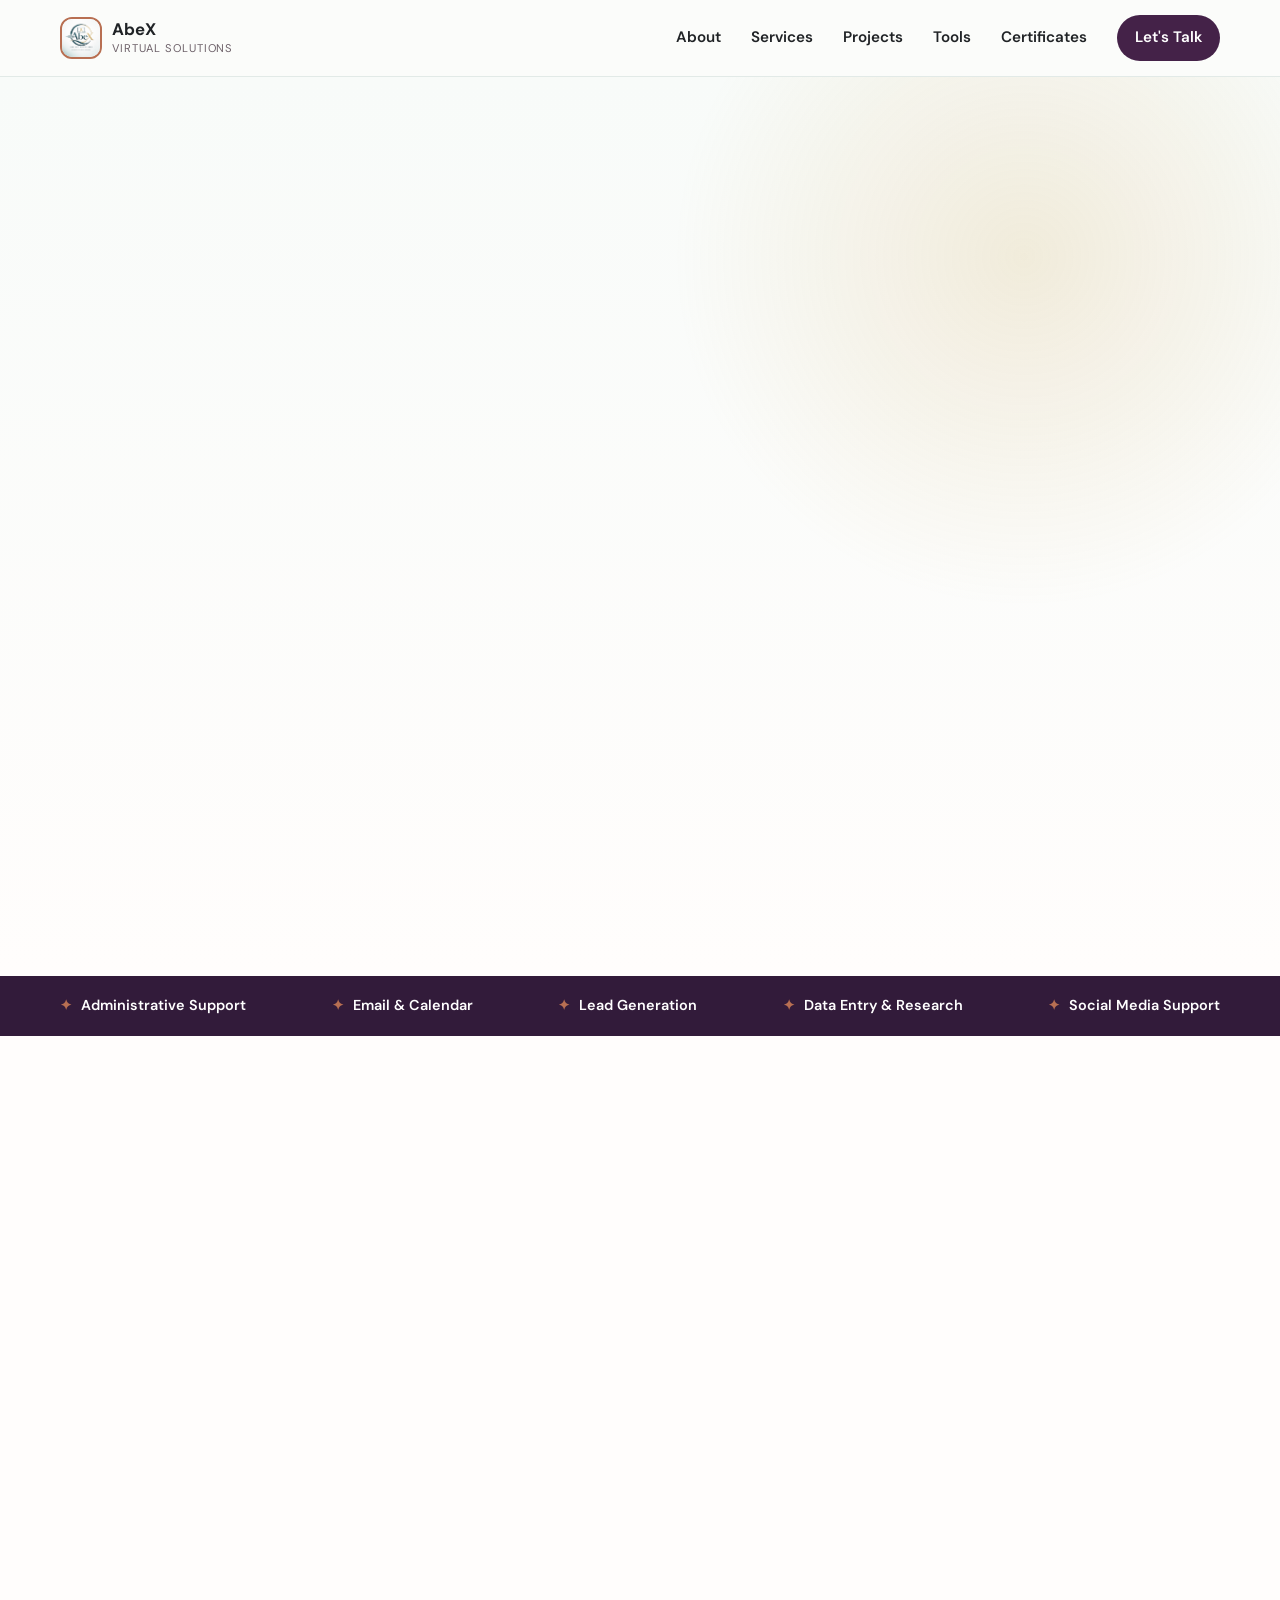
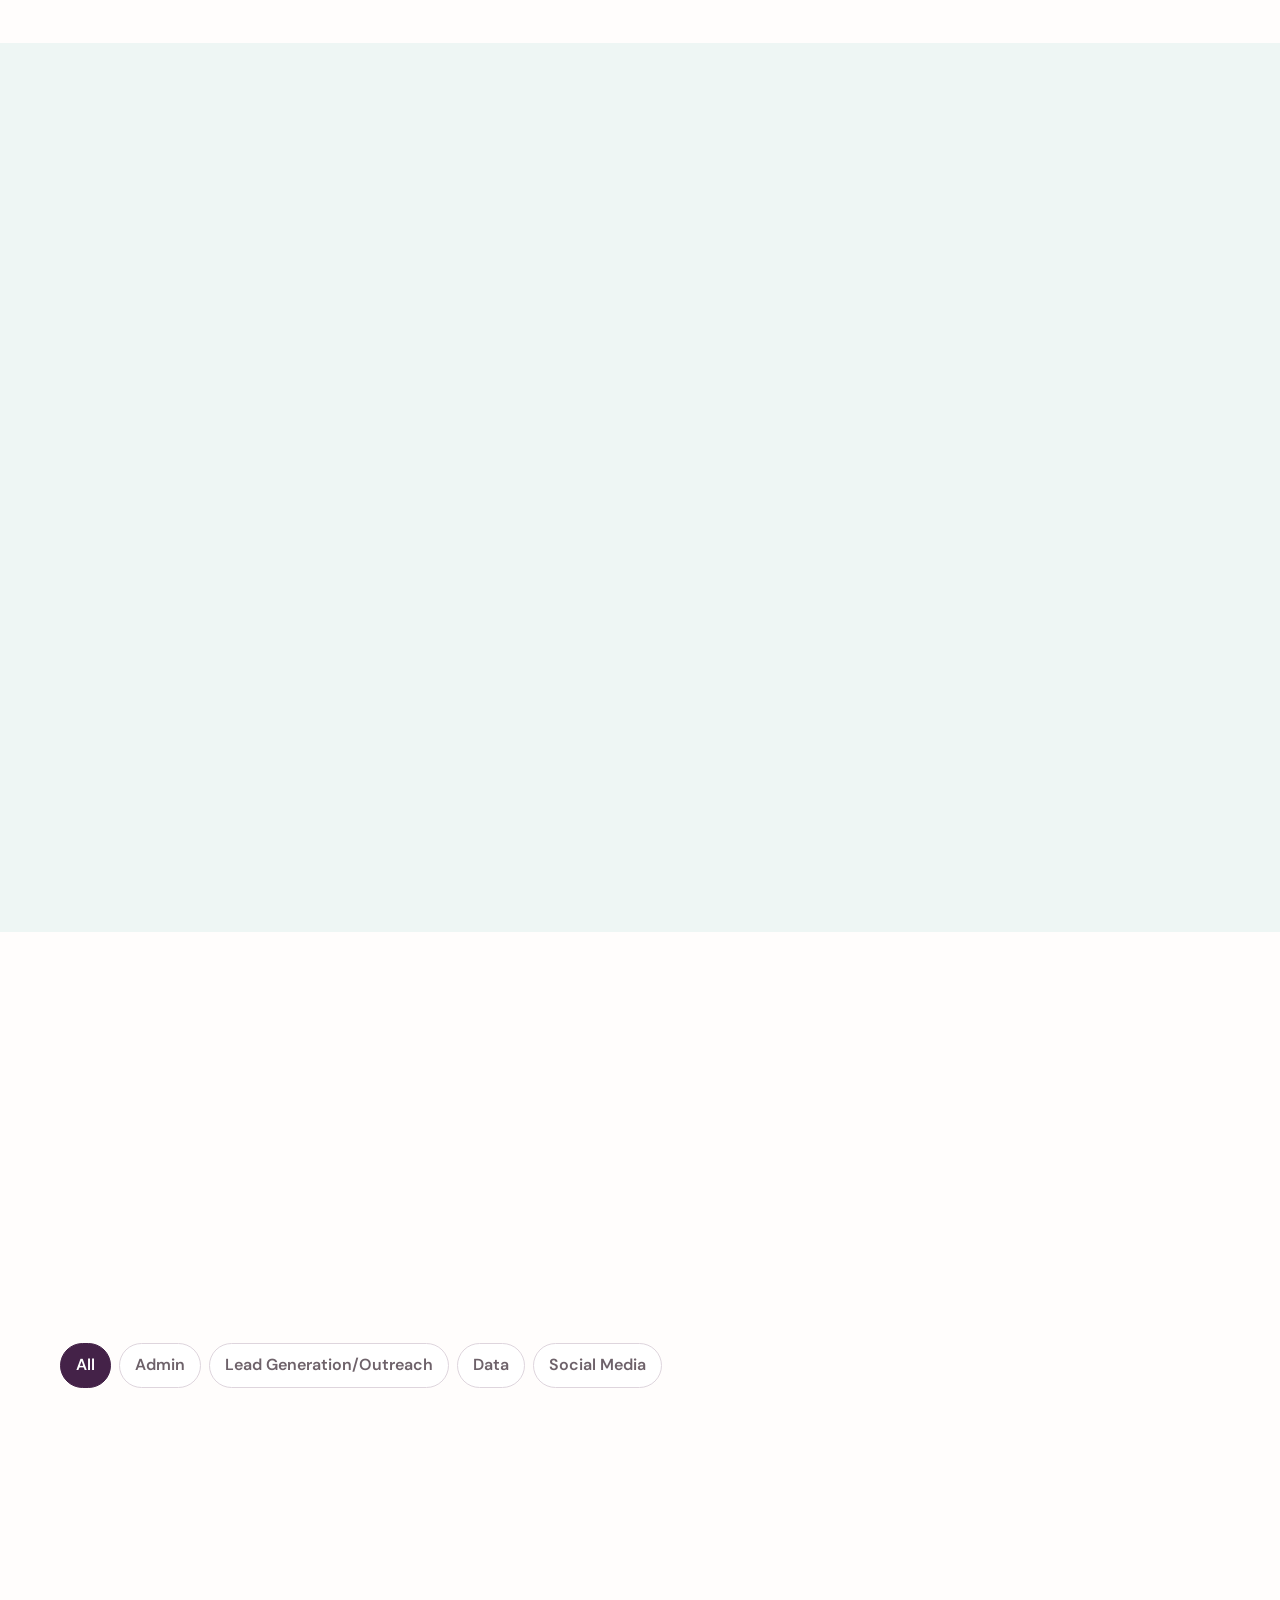
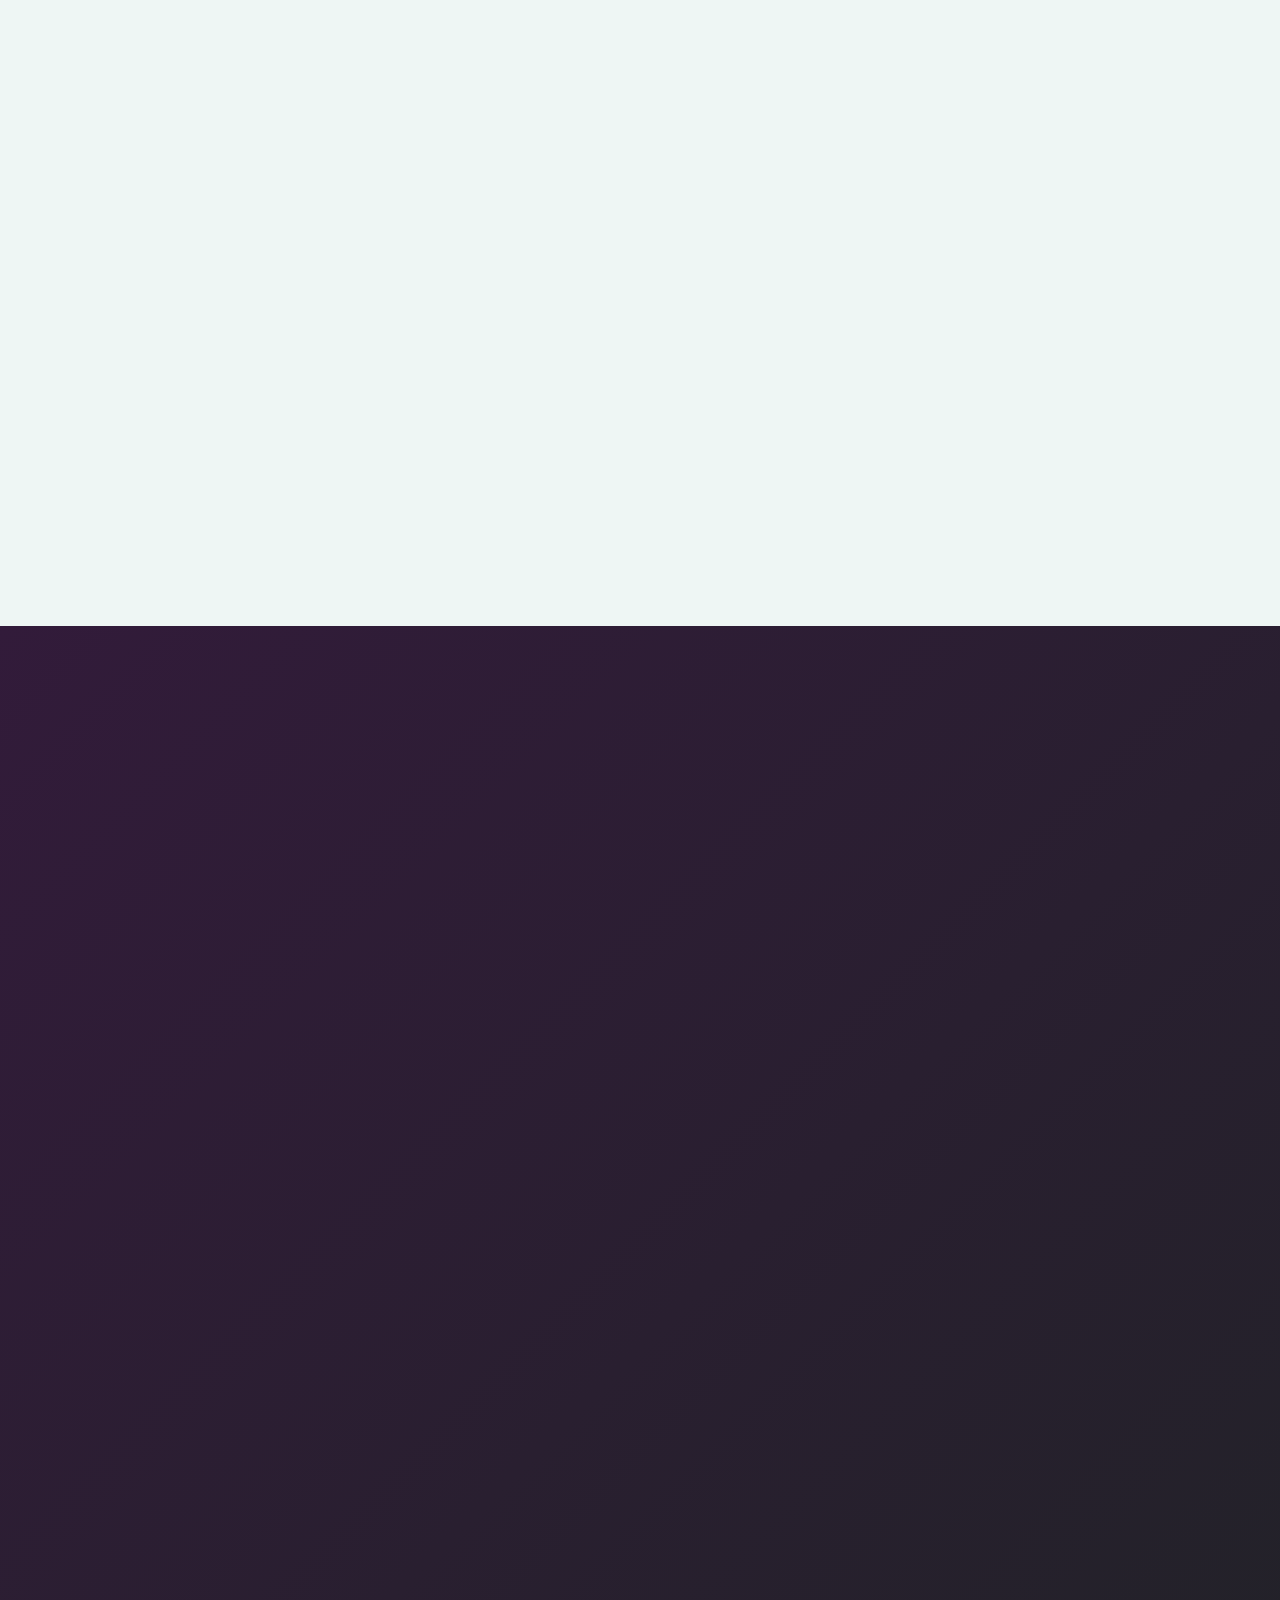
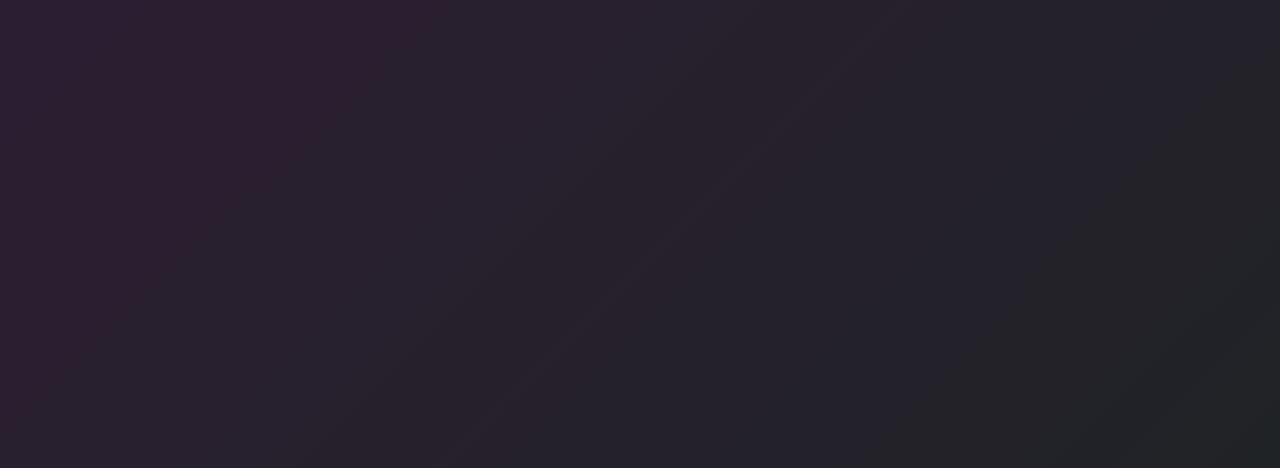
==== commit 78dbd7f0: "Use local social icons for contact social links and fix Instagram URL; add rel and aria attributes" ====
--- a/index.html
+++ b/index.html
@@ -3,7 +3,7 @@
 <head>
   <meta charset="UTF-8">
   <meta name="viewport" content="width=device-width, initial-scale=1.0">
-  <meta name="description" content="Portfolio of Abegail Mercado, a General Virtual Assistant providing administrative support, lead generation, data entry, email and calendar management, and social media support.">
+  <meta name="description" content="Portfolio of Abegail Mercado, a General Virtual Assistant providing administrative support, lead generation, data entry, email and calendar management, and social m[...]
   <meta name="keywords" content="General Virtual Assistant, Administrative Support, Lead Generation, Data Entry, Email Management, Calendar Management, Social Media Support, Philippines">
   <meta name="author" content="Abegail Mercado">
   <meta property="og:title" content="Abegail Mercado | General Virtual Assistant">
@@ -41,7 +41,7 @@
         <div class="hero-copy reveal">
           <p class="eyebrow">General Virtual Assistant</p>
           <h1>Helping business owners stay <span>organized, save time, and focus on growth.</span></h1>
-          <p class="hero-lead">I provide reliable administrative support, lead generation, data management, email and calendar organization, and social media assistance—so you can spend more time moving your business forward.</p>
+          <p class="hero-lead">I provide reliable administrative support, lead generation, data management, email and calendar organization, and social media assistance—so you can spend more time mo[...]
           <div class="hero-actions">
             <a class="btn btn-primary" href="#projects">View My Work</a>
             <a class="btn btn-secondary" href="mailto:mercado.abegail@gmail.com">Hire Me</a>
@@ -82,9 +82,9 @@
           <h2>A dependable partner for your day-to-day business operations.</h2>
         </div>
         <div class="about-copy reveal">
-          <p>Hi, I’m <strong>Abegail Mercado</strong>, a General Virtual Assistant with over 10 years of transferable experience in documentation, reporting, accuracy, process coordination, and working with multicultural teams.</p>
-          <p>Through comprehensive Virtual Assistant training, I gained hands-on experience in email and calendar management, lead generation, data scraping, data entry, social media management, CRM and CMS fundamentals, and project management.</p>
-          <p>I help clients reduce administrative workload, maintain organized systems, keep information accurate, and complete routine tasks efficiently—allowing them to focus on revenue-generating work, stronger client relationships, and sustainable business growth.</p>
+          <p>Hi, I’m <strong>Abegail Mercado</strong>, a General Virtual Assistant with over 10 years of transferable experience in documentation, reporting, accuracy, process coordination, and work[...]
+          <p>Through comprehensive Virtual Assistant training, I gained hands-on experience in email and calendar management, lead generation, data scraping, data entry, social media management, CRM a[...]
+          <p>I help clients reduce administrative workload, maintain organized systems, keep information accurate, and complete routine tasks efficiently—allowing them to focus on revenue-generating[...]
           <div class="values">
             <span>Detail-oriented</span><span>Organized</span><span>Reliable</span><span>Adaptable</span><span>Deadline-focused</span>
           </div>
@@ -152,7 +152,7 @@
                 <img src="assets/email-filtering-1.png" alt="Email filtering project screenshot">
               </button>
             </div>
-            <div class="project-body"><span class="tag">Administrative Support</span><h3>Email Management</h3><p>Practiced composing, organizing, labeling, and prioritizing email communications to support a structured inbox workflow.</p><div class="tools">Gmail · Email organization · Written communication</div></div>
+            <div class="project-body"><span class="tag">Administrative Support</span><h3>Email Management</h3><p>Practiced composing, organizing, labeling, and prioritizing email communications to sup[...]
           </article>
           <article class="project-card reveal" data-category="admin">
             <div class="admin-collage">
@@ -163,19 +163,19 @@
                 <img src="assets/calendar-management-2.png" alt="Google Calendar management project screenshot">
               </button>
             </div>
-            <div class="project-body"><span class="tag">Scheduling</span><h3>Calendar Management</h3><p>Created meetings, added details and reminders, and organized schedules while checking for conflicts and availability.</p><div class="tools">Google Calendar · Scheduling · Meeting coordination</div></div>
+            <div class="project-body"><span class="tag">Scheduling</span><h3>Calendar Management</h3><p>Created meetings, added details and reminders, and organized schedules while checking for confli[...]
           </article>
           <article class="project-card reveal" data-category="admin">
             <button class="project-image" data-image="assets/file-management-1.png" data-title="File Management">
               <img src="assets/file-management-1.png" alt="File management project screenshot">
             </button>
-            <div class="project-body"><span class="tag">Digital Document Organization</span><h3>File Management</h3><p>Created a clean and consistent structure that makes files easy to find, access, and manage.</p><div class="tools">Google Drive · Dropbox · OneDrive</div></div>
+            <div class="project-body"><span class="tag">Digital Document Organization</span><h3>File Management</h3><p>Created a clean and consistent structure that makes files easy to find, access, a[...]
           </article>
           <article class="project-card reveal" data-category="admin">
             <button class="project-image" data-image="assets/email-marketing-1.png" data-title="Email Marketing">
               <img src="assets/email-marketing-1.png" alt="Email marketing project screenshot">
             </button>
-            <div class="project-body"><span class="tag">Communication</span><h3>Email Marketing Draft</h3><p>Prepared a structured marketing email with a clear subject, benefit-focused message, and concise call to action.</p><div class="tools">Mailchimp · Copywriting · Campaign setup</div></div>
+            <div class="project-body"><span class="tag">Communication</span><h3>Email Marketing Draft</h3><p>Prepared a structured marketing email with a clear subject, benefit-focused message, and co[...]
           </article>      
           <article class="project-card reveal" data-category="lead">
             <div class="lead-collage">
@@ -186,7 +186,7 @@
                 <img src="assets/IG Lead Generation.png" alt="Instagram lead generation project screenshot">
               </button>
             </div>
-            <div class="project-body"><span class="tag">Lead Generation</span><h3>LinkedIn/IG Prospect Research</h3><p>Reviewed profiles, identified relevant prospects, and organized information for professional outreach and relationship building.</p><div class="tools">LinkedIn · Prospect research · Lead qualification</div></div>
+            <div class="project-body"><span class="tag">Lead Generation</span><h3>LinkedIn/IG Prospect Research</h3><p>Reviewed profiles, identified relevant prospects, and organized information for p[...]
           </article>
           <article class="project-card reveal" data-category="lead">
             <div class="lead-collage">
@@ -197,19 +197,19 @@
                 <img src="assets/fb-cold-outreach-2.png" alt="Facebook cold outreach project screenshot">
               </button>
             </div>
-            <div class="project-body"><span class="tag">Outreach</span><h3>Facebook Cold Outreach</h3><p>Created concise, personalized outreach messages that introduce value, build rapport, and invite a potential client to connect.</p><div class="tools">Facebook · Personalization · Client communication</div></div>
+            <div class="project-body"><span class="tag">Outreach</span><h3>Facebook Cold Outreach</h3><p>Created concise, personalized outreach messages that introduce value, build rapport, and invite[...]
           </article>
           <article class="project-card reveal" data-category="data">
             <button class="project-image" data-image="assets/Data Entry.png" data-title="Data Entry">
               <img src="assets/Data Entry.png" alt="Data entry project screenshot">
             </button>
-            <div class="project-body"><span class="tag">Data Entry</span><h3>Structured Business Database</h3><p>Organized company names, emails, websites, contact numbers, and social media details into a consistent spreadsheet format.</p><div class="tools">Excel · Google Sheets · Data accuracy</div></div>
+            <div class="project-body"><span class="tag">Data Entry</span><h3>Structured Business Database</h3><p>Organized company names, emails, websites, contact numbers, and social media details in[...]
           </article>
           <article class="project-card reveal" data-category="data">
             <button class="project-image" data-image="assets/Data Scraping.png" data-title="Data Scraping">
               <img src="assets/Data Scraping.png" alt="Data scraping project screenshot">
             </button>
-            <div class="project-body"><span class="tag">Data Scraping</span><h3>Printing Business Research</h3><p>Collected publicly available business names, websites, emails, phone numbers, and addresses, then structured the findings for use in outreach.</p><div class="tools">Web research · Data collection · Spreadsheet management</div></div>
+            <div class="project-body"><span class="tag">Data Scraping</span><h3>Printing Business Research</h3><p>Collected publicly available business names, websites, emails, phone numbers, and addr[...]
           </article>
           <article class="project-card reveal" data-category="social">
             <div class="social-collage two-cols">
@@ -220,7 +220,7 @@
                 <img src="assets/content-scheduling-2.png" alt="Content scheduling project screenshot">
               </button>
             </div>
-            <div class="project-body"><span class="tag">Social Media</span><h3>Content Scheduling</h3><p>Practiced page organization, brand presentation, post preparation, and community-facing content management.</p><div class="tools">Facebook Pages · Branding · Content support</div></div>            
+            <div class="project-body"><span class="tag">Social Media</span><h3>Content Scheduling</h3><p>Practiced page organization, brand presentation, post preparation, and community-facing content[...]
           </article>
           <article class="project-card reveal" data-category="social">
             <div class="social-collage">
@@ -234,13 +234,13 @@
                 <img src="assets/social-media-post-3.png" alt="Social media graphic about digital work">
               </button>
             </div>
-            <div class="project-body"><span class="tag">Graphic Design</span><h3>Canva Social Media Graphics</h3><p>Designed branded social posts with clear hierarchy, relevant messaging, and calls to action for a professional Facebook presence.</p><div class="tools">Canva · Visual design · Social content</div></div>
+            <div class="project-body"><span class="tag">Graphic Design</span><h3>Canva Social Media Graphics</h3><p>Designed branded social posts with clear hierarchy, relevant messaging, and calls to[...]
           </article>
           <article class="project-card reveal" data-category="social">
             <button class="project-image" data-image="assets/Content Calendar.png" data-title="Content Calendar">
               <img src="assets/Content Calendar.png" alt="Content calendar graphic">
             </button>
-            <div class="project-body"><span class="tag">Content Planning</span><h3>30-Day Facebook Content Calendar</h3><p>Planned post themes, captions, visual directions, content formats, hashtags, publishing times, and calls to action.</p><div class="tools">Content strategy · Caption writing · Scheduling</div></div>
+            <div class="project-body"><span class="tag">Content Planning</span><h3>30-Day Facebook Content Calendar</h3><p>Planned post themes, captions, visual directions, content formats, hashtags, [...]
           </article>
         </div>
       </div>
@@ -260,7 +260,7 @@
 
     <section class="section tools" id="tools">
       <div class="container tools-grid">
-        <div class="section-heading reveal"><p class="eyebrow">Tools & Capabilities</p><h2>Comfortable with modern productivity platforms.</h2><p>I continue building hands-on proficiency so I can adapt to each client's preferred systems.</p></div>
+        <div class="section-heading reveal"><p class="eyebrow">Tools & Capabilities</p><h2>Comfortable with modern productivity platforms.</h2><p>I continue building hands-on proficiency so I can adap[...]
         <div class="tool-cloud reveal">
           <button class="tool-item" type="button" data-label="Google Workspace" aria-label="Google Workspace">
             <img src="Logos/Google Workspace.png" alt="Google Workspace logo">
@@ -365,13 +365,13 @@
             <button class="certificate-image" data-image="assets/va-beginners-hub-certificate.png" data-title="VA Beginners Hub Certificate">
               <img src="assets/va-beginners-hub-certificate.png" alt="VA Beginners Hub General Virtual Assistant certificate">
             </button>
-            <div><h3>General Virtual Assistant Training</h3><p>VA Beginners Hub · June 2026</p><small>Lead generation, email and calendar management, data scraping, data entry, and social media management.</small></div>
+            <div><h3>General Virtual Assistant Training</h3><p>VA Beginners Hub · June 2026</p><small>Lead generation, email and calendar management, data scraping, data entry, and social media manag[...]
           </article>
           <article class="certificate reveal">
             <button class="certificate-image" data-image="assets/freelance-academy-certificate.png" data-title="Freelance Academy Certificate">
               <img src="assets/freelance-academy-certificate.png" alt="Freelance Academy General Virtual Assistant certificate">
             </button>
-            <div><h3>15-Hour General Virtual Assistant Training</h3><p>Freelance Academy · December 2025</p><small>Administrative support, documentation, email and calendar management, CRM/CMS, project management, and negotiation.</small></div>
+            <div><h3>15-Hour General Virtual Assistant Training</h3><p>Freelance Academy · December 2025</p><small>Administrative support, documentation, email and calendar management, CRM/CMS, proje[...]
           </article>
         </div>
       </div>
@@ -386,13 +386,21 @@
       <div class="contact-links">
         <a href="mailto:abex.virtualsupport@gmail.com" class="clink"><span class="ico">✉</span><div><div class="lbl">Email</div><div class="val">abex.virtualsupport@gmail.com</div></div></a>
         <a href="tel:+639669773749" class="clink"><span class="ico">📞</span><div><div class="lbl">Phone / WhatsApp</div><div class="val">+63 966 977 3749</div></div></a>
-        <a href="https://www.linkedin.com/in/abegail-mercado-770a227b" target="_blank" class="clink"><span class="ico">🔗</span><div><div class="lbl">LinkedIn</div><div class="val">Connect with me →</div></div></a>
+        <a href="https://www.linkedin.com/in/abegail-mercado-770a227b" target="_blank" class="clink"><span class="ico">🔗</span><div><div class="lbl">LinkedIn</div><div class="val">Connect with me �[...]
       </div>
       <div class="social-strip">
-        <a href="https://www.facebook.com/profile.php?id=61590708128419" target="_blank" class="social-btn" title="Facebook">f</a>
-        <a href="https://www.linkedin.com/in/abegail-mercado-770a227b" target="_blank" class="social-btn" title="LinkedIn">in</a>
-        <a href="https://www.onlinejobs.ph/jobseekers/info/5095508" target="_blank" class="social-btn" title="OnlineJobs.ph" style="font-size:10px;">OJ</a>
-        <a href="https://www.https://www.instagram.com/amercado29.8/" target="_blank" class="social-btn" title="Instagram">Instagram</a>
+        <a href="https://www.facebook.com/profile.php?id=61590708128419" target="_blank" class="social-btn" title="Facebook" aria-label="Facebook" rel="noopener noreferrer">
+          <img src="Logos/Facebook.png" alt="Facebook">
+        </a>
+        <a href="https://www.linkedin.com/in/abegail-mercado-770a227b" target="_blank" class="social-btn" title="LinkedIn" aria-label="LinkedIn" rel="noopener noreferrer">
+          <img src="Logos/LinkedIn.png" alt="LinkedIn">
+        </a>
+        <a href="https://www.onlinejobs.ph/jobseekers/info/5095508" target="_blank" class="social-btn" title="OnlineJobs.ph" aria-label="OnlineJobs.ph" rel="noopener noreferrer">
+          <img src="Logos/OnlineJobs.png" alt="OnlineJobs.ph">
+        </a>
+        <a href="https://www.instagram.com/amercado29.8/" target="_blank" class="social-btn" title="Instagram" aria-label="Instagram" rel="noopener noreferrer">
+          <img src="Logos/Instagram.png" alt="Instagram">
+        </a>
       </div>
     </div>
     <div class="reveal">
@@ -411,7 +419,7 @@
             <option>Multiple Services</option>
           </select>
         </div>
-        <div class="form-group"><label for="message">Message</label><textarea id="message" name="message" placeholder="Tell me about your business and what tasks you'd like support with..." required></textarea></div>
+        <div class="form-group"><label for="message">Message</label><textarea id="message" name="message" placeholder="Tell me about your business and what tasks you'd like support with..." required><[...]
         <button class="form-submit" id="submitBtn" type="submit">Send Message →</button>
         <p class="form-note" id="formStatus">I'll reply within 24 hours · No commitment required</p>
       </form>
@@ -422,7 +430,7 @@
 
   <footer>
     <div class="container footer-content">
-      <a class="brand footer-brand" href="#top"><span class="brand-mark"><img src="assets/Abex Virtual Solutions Logo.png" alt="AbeX Virtual Solutions Logo"></span><span><strong>AbeX</strong><small>Virtual Solutions</small></span></a>
+      <a class="brand footer-brand" href="#top"><span class="brand-mark"><img src="assets/Abex Virtual Solutions Logo.png" alt="AbeX Virtual Solutions Logo"></span><span><strong>AbeX</strong><small>Vi[...]
       <p>© <span id="year"></span> Abegail Mercado. Built to support better business.</p>
       <a href="#top">Back to top ↑</a>
     </div>
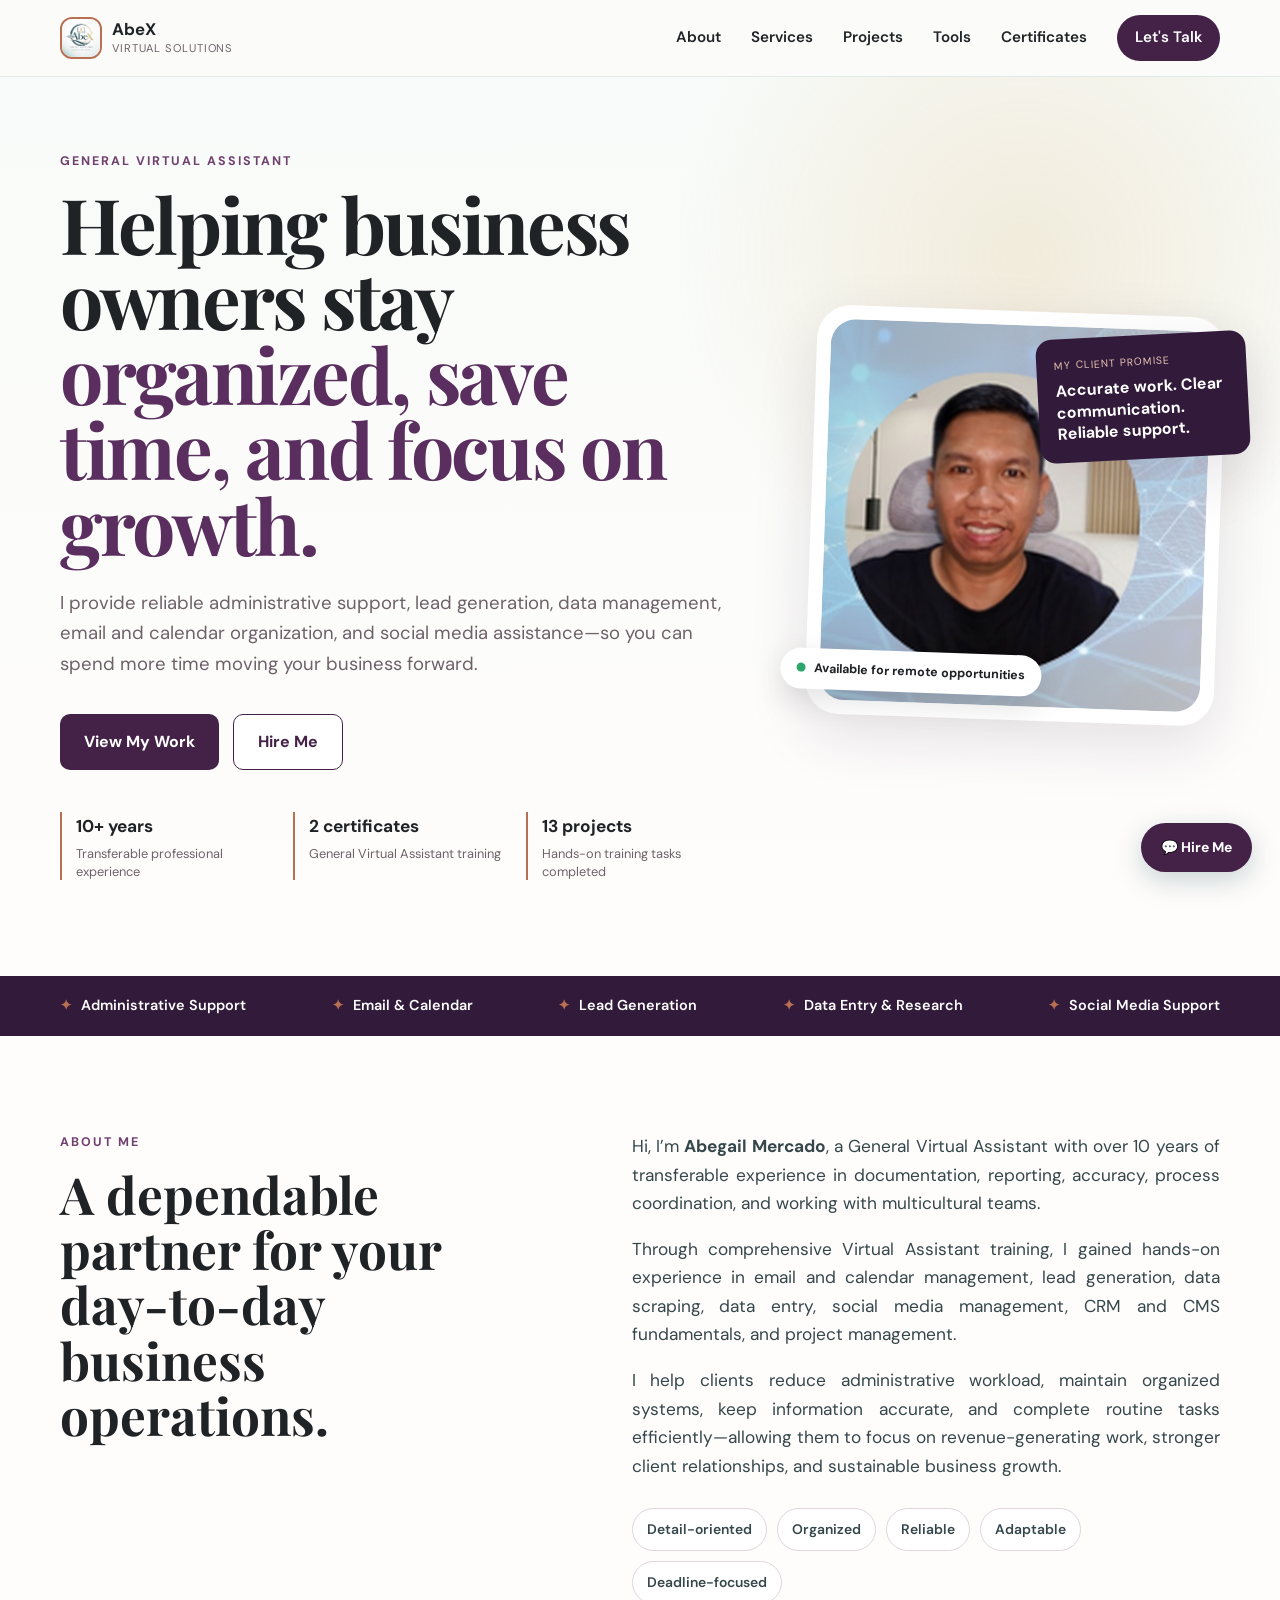
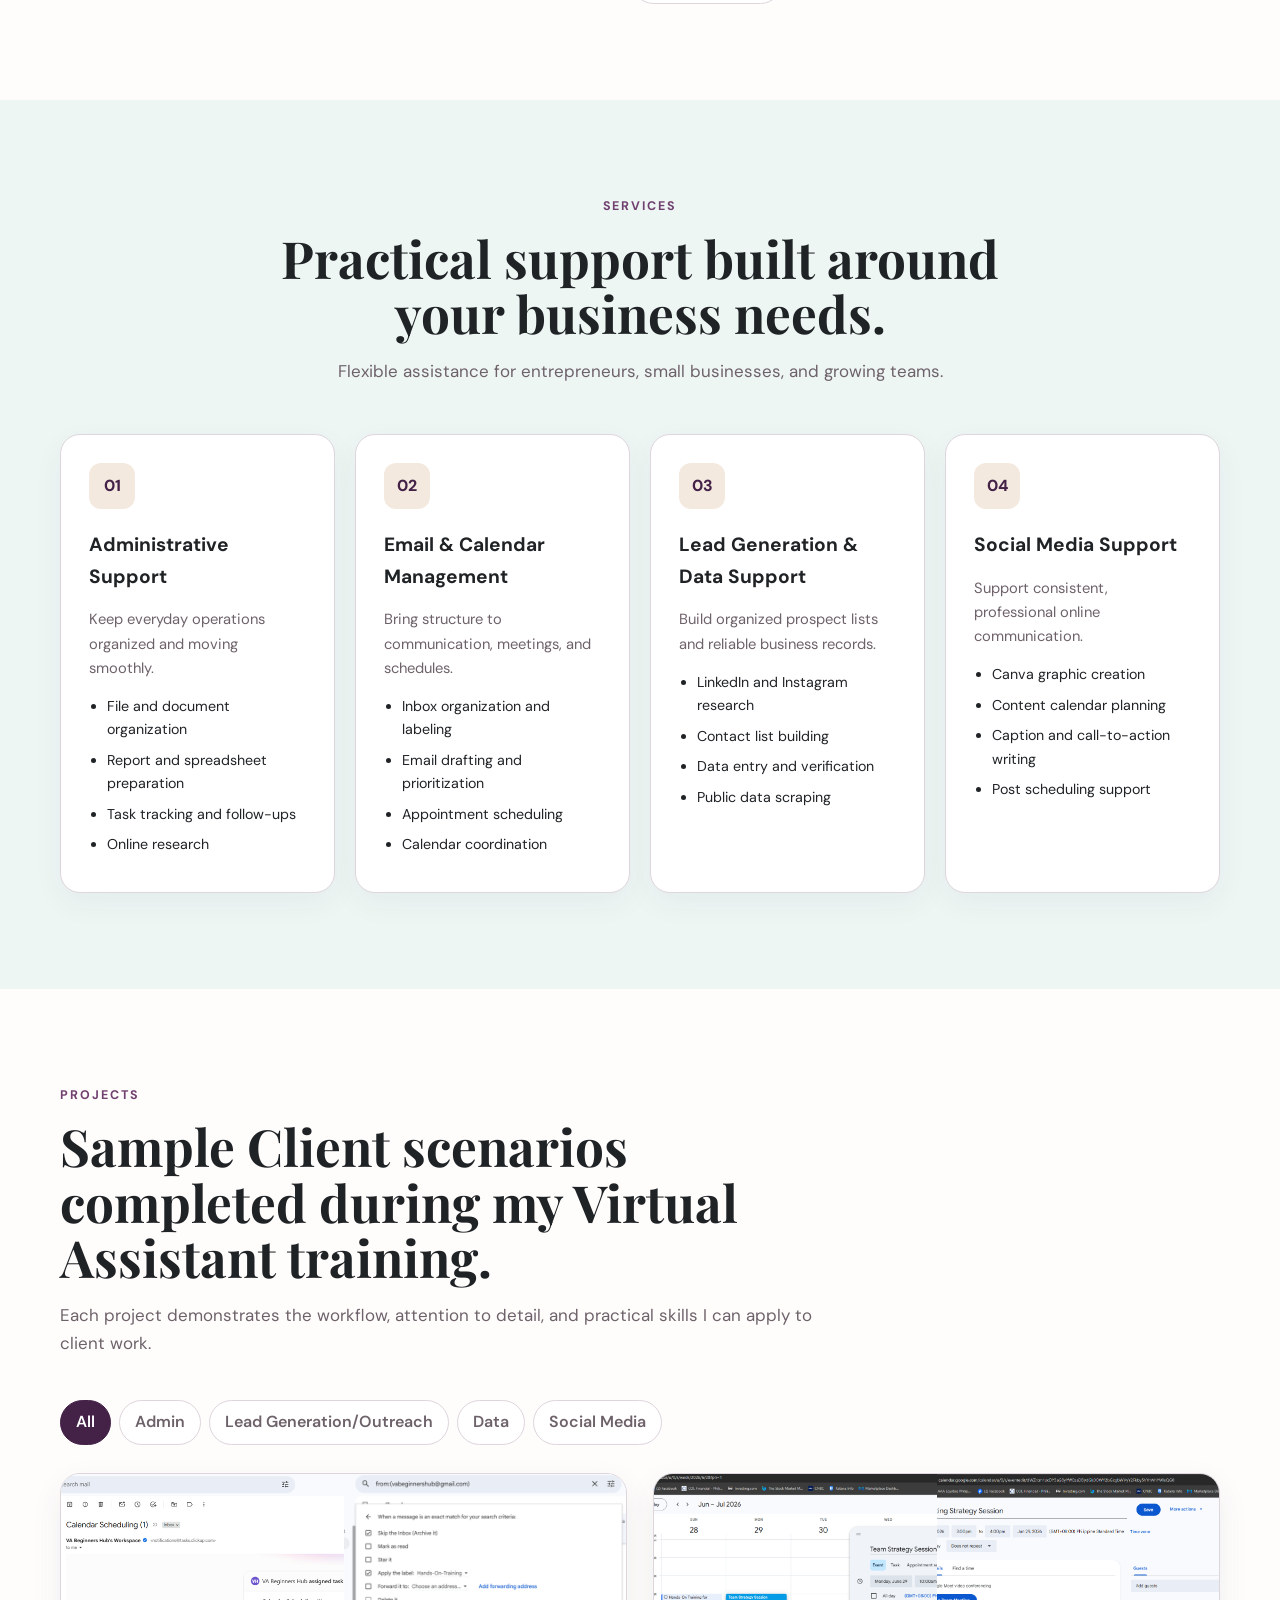
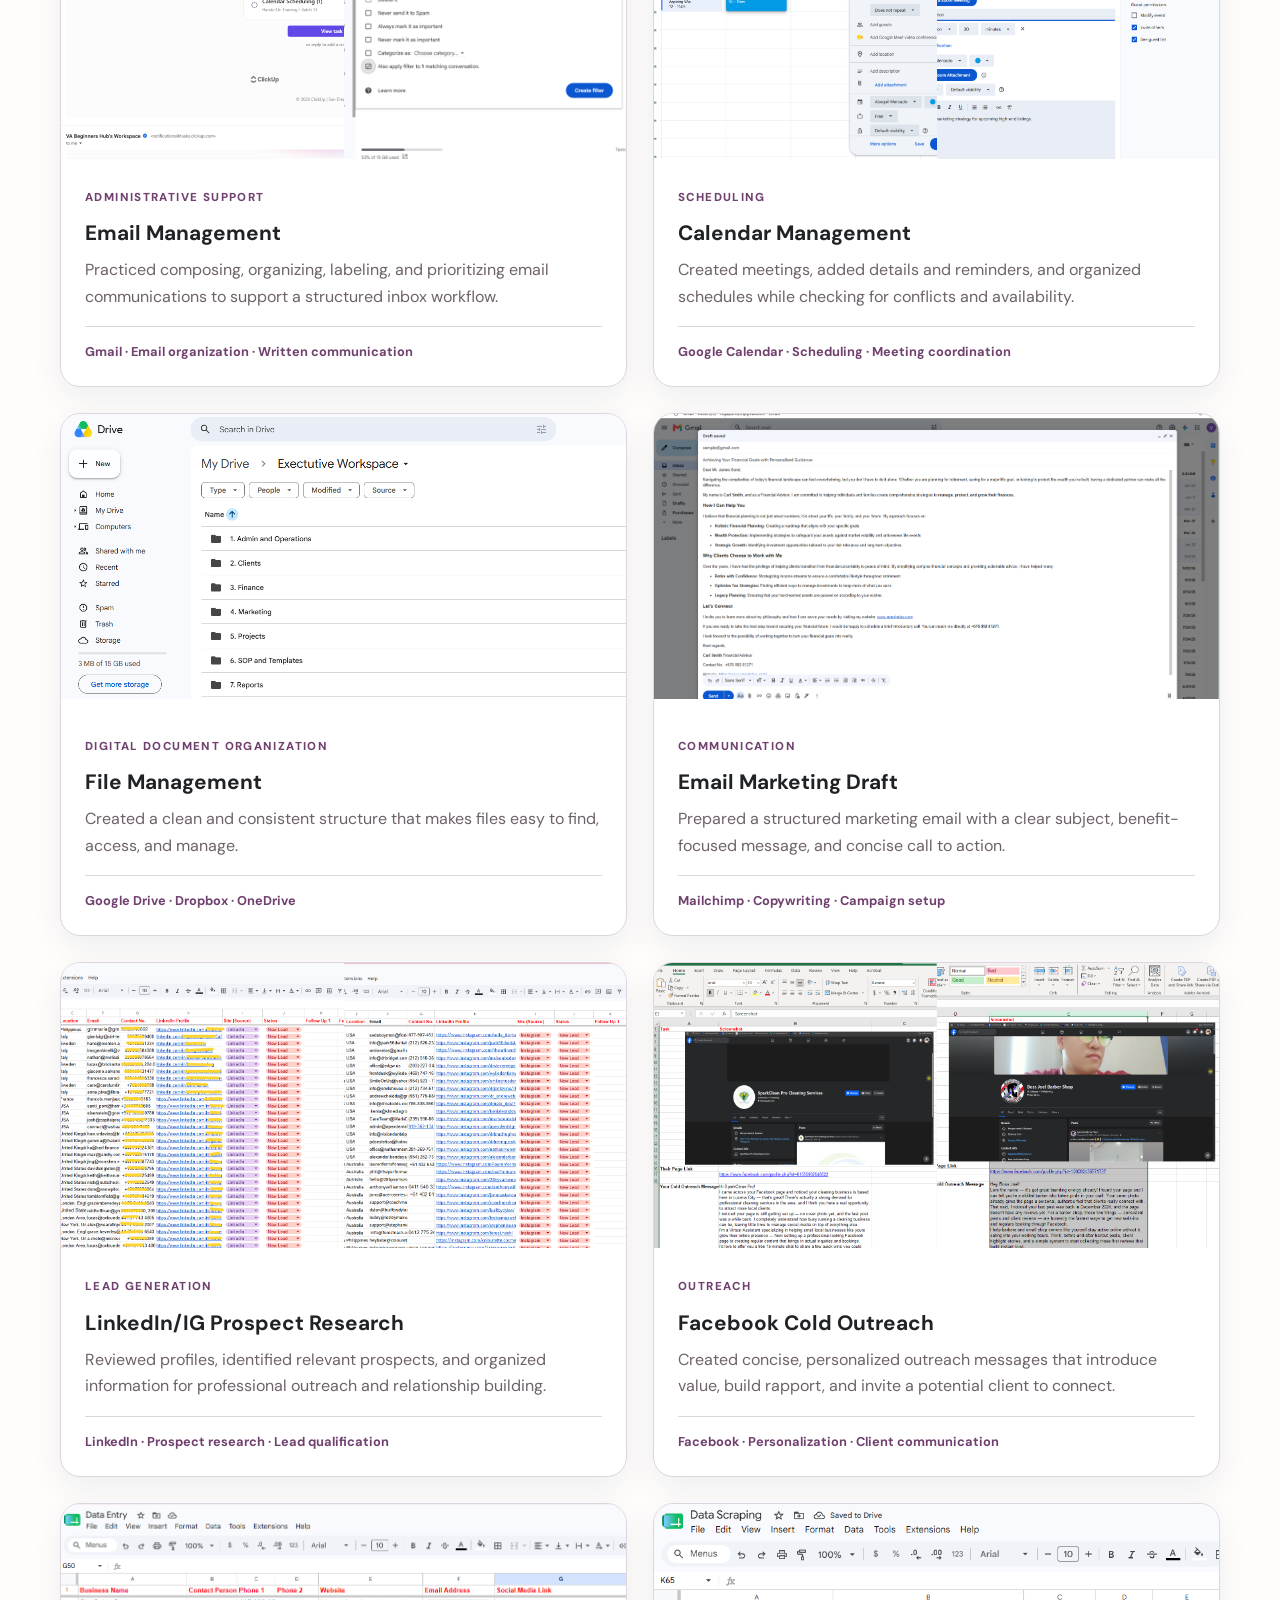
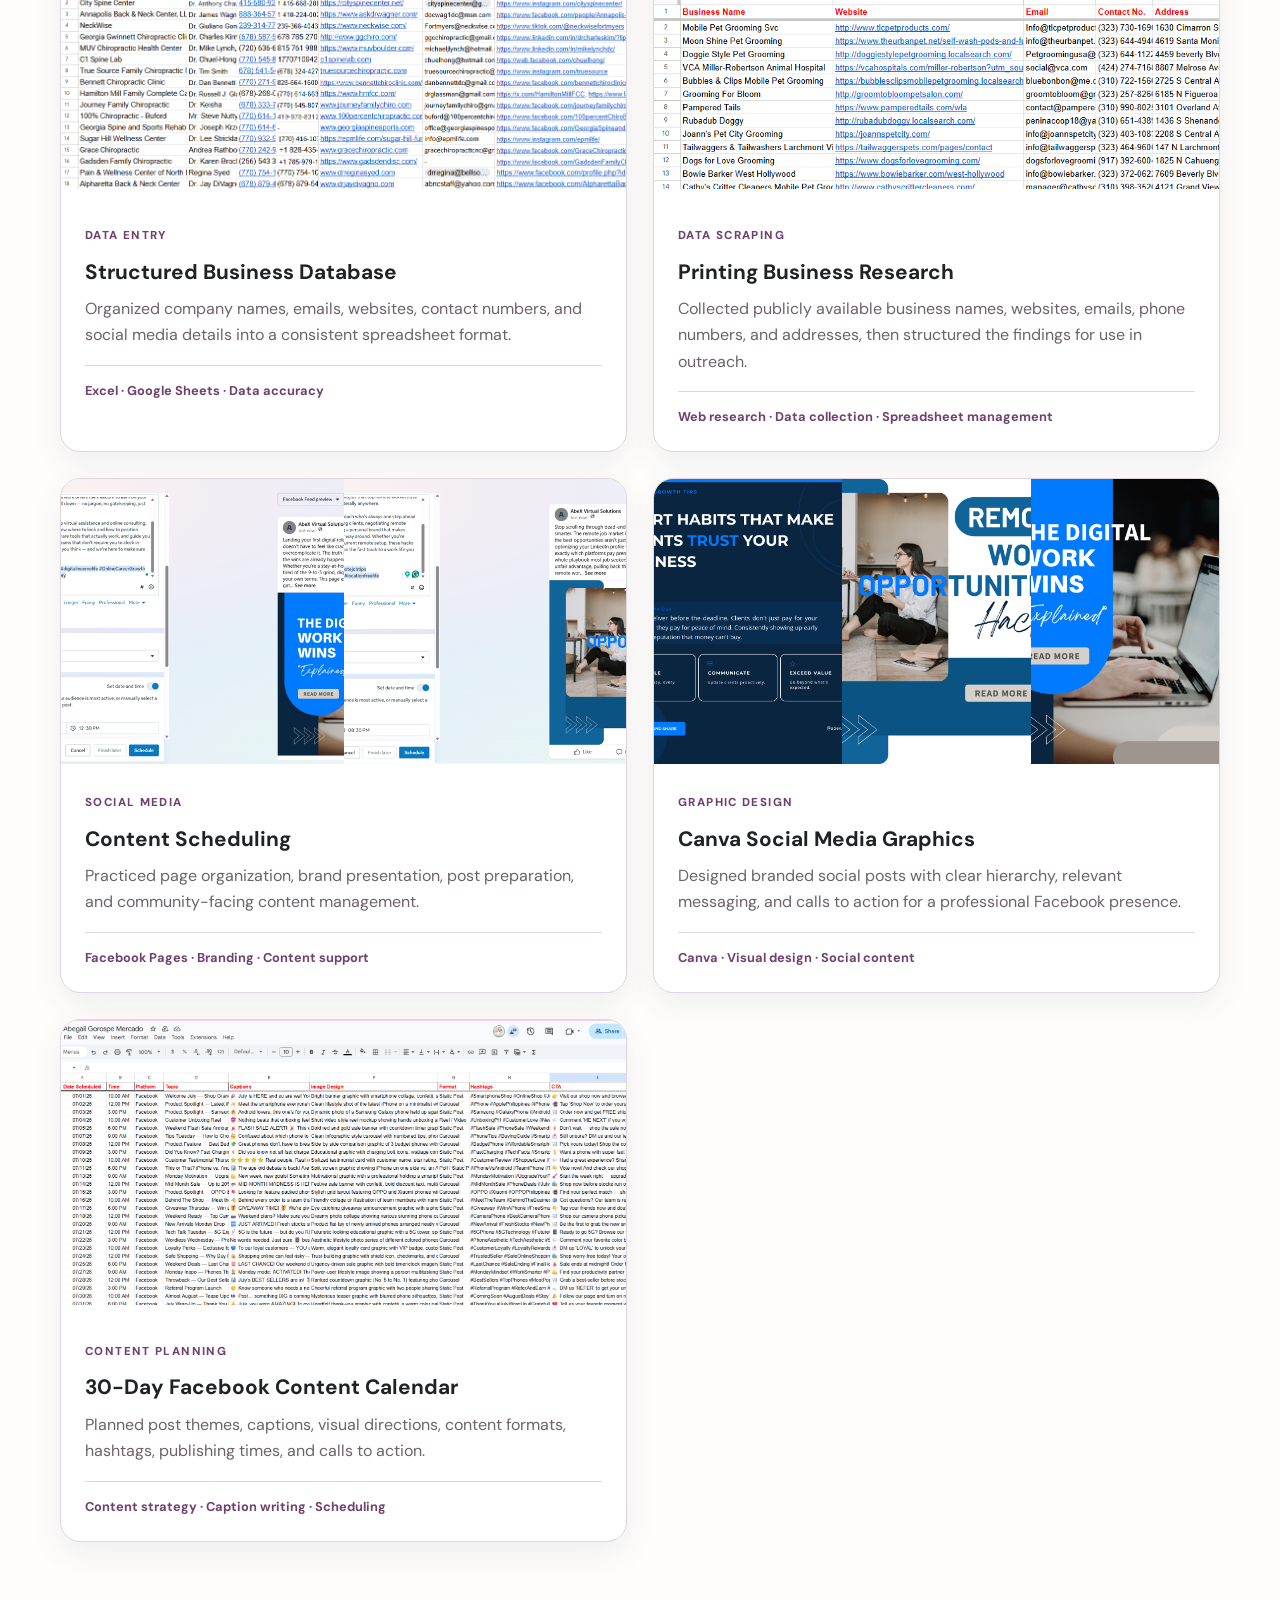
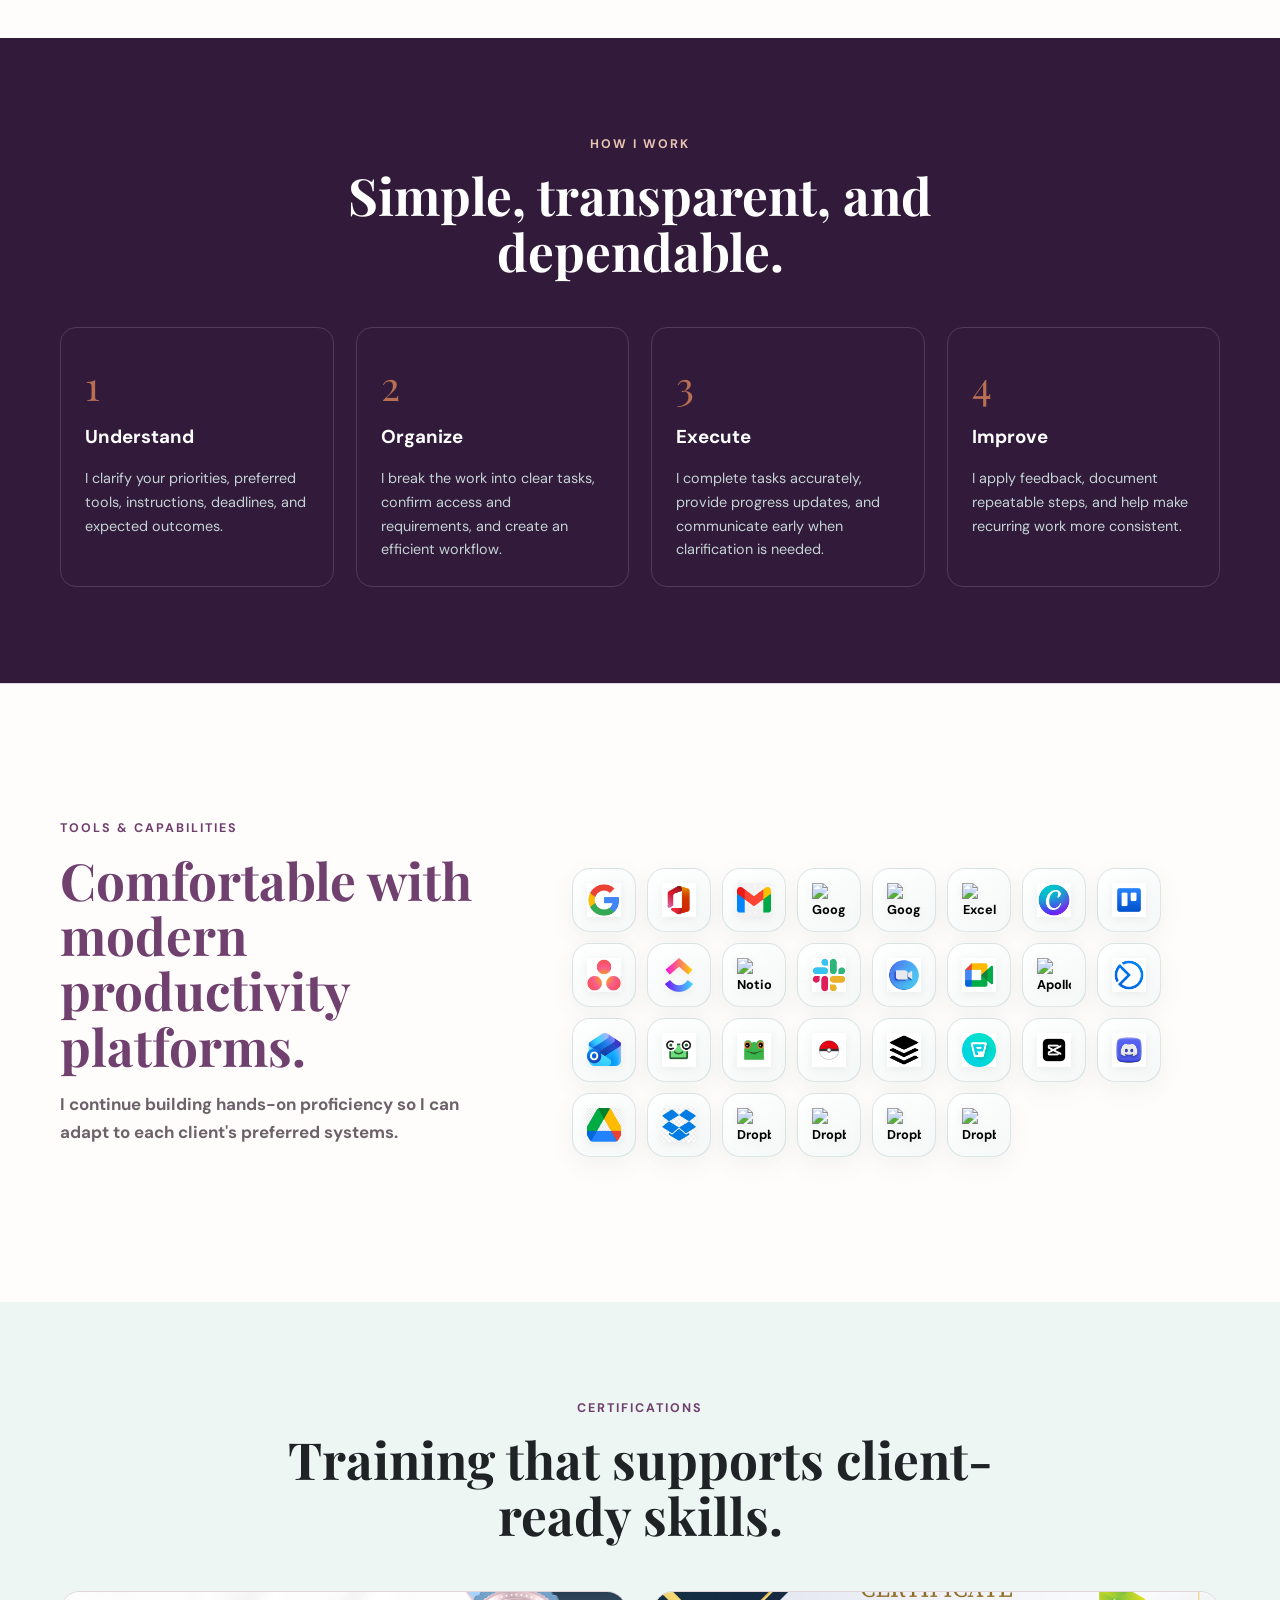
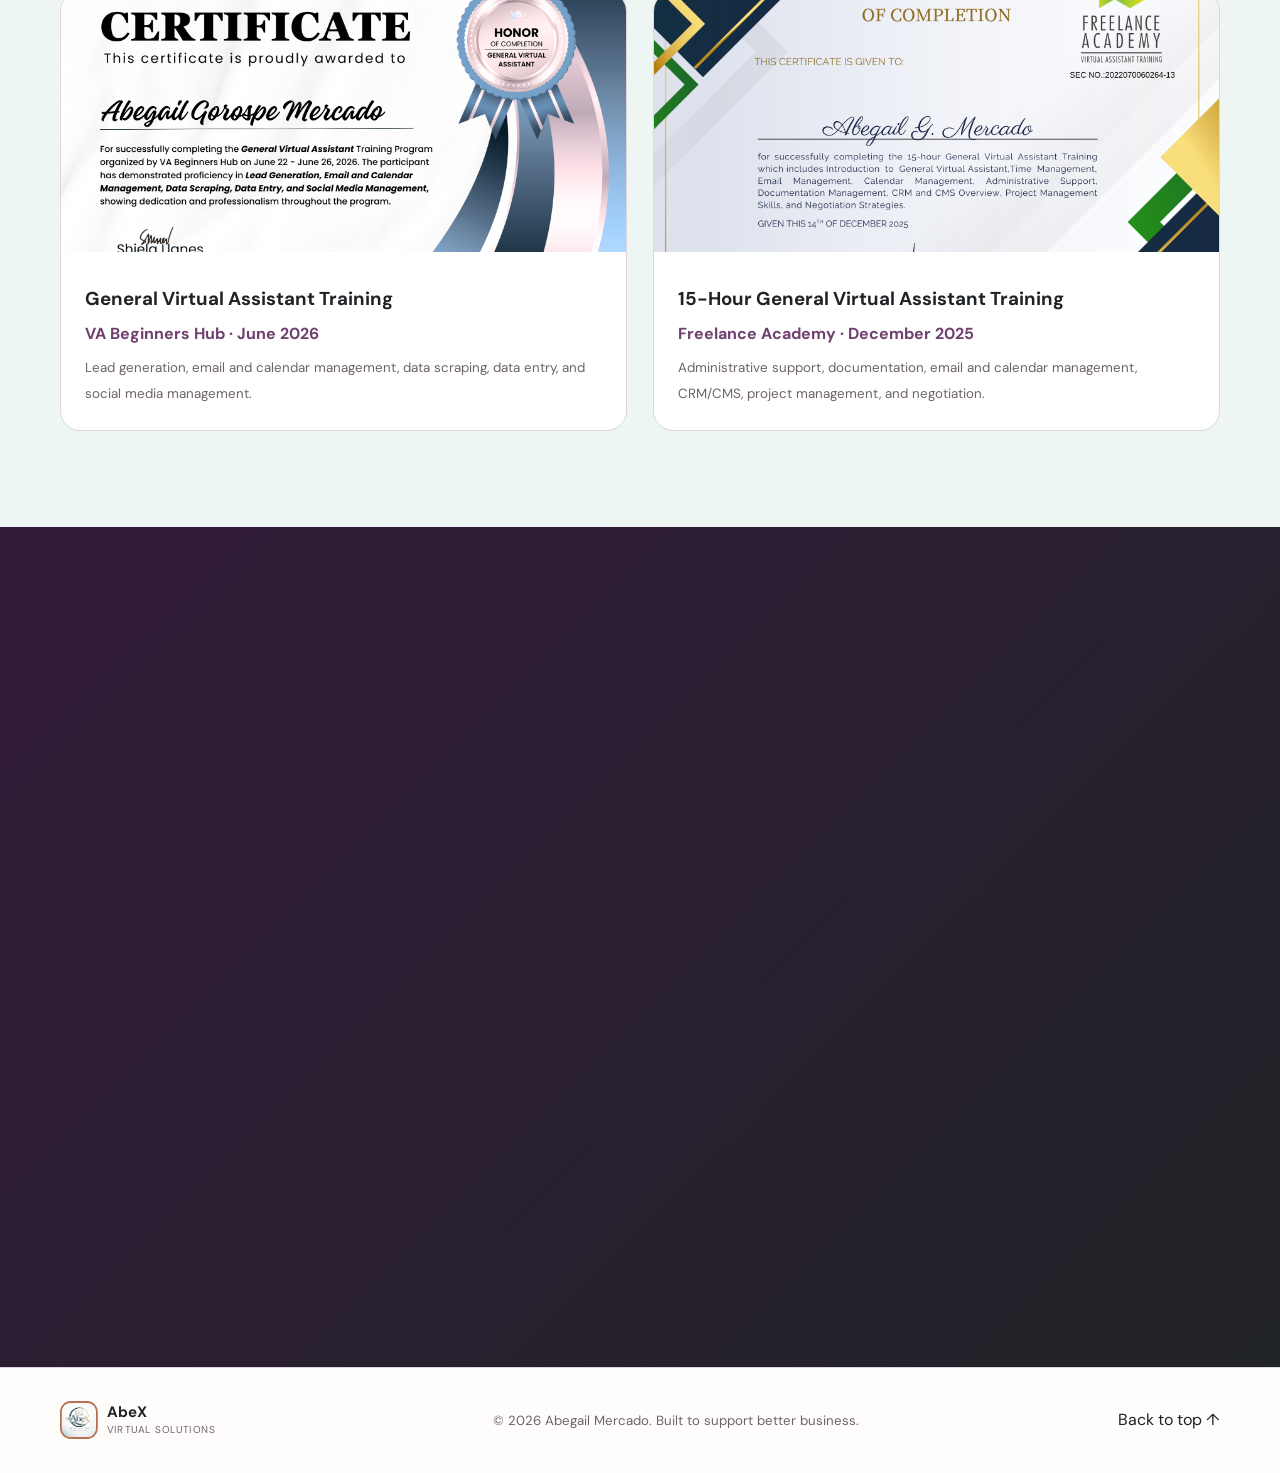
==== commit 3941e1b1: "Update portfolio description and content details" ====
--- a/index.html
+++ b/index.html
@@ -3,7 +3,7 @@
 <head>
   <meta charset="UTF-8">
   <meta name="viewport" content="width=device-width, initial-scale=1.0">
-  <meta name="description" content="Portfolio of Abegail Mercado, a General Virtual Assistant providing administrative support, lead generation, data entry, email and calendar management, and social m[...]
+  <meta name="description" content="Portfolio of Abegail Mercado, a General Virtual Assistant providing administrative support, lead generation, data entry, email and calendar management, and social media support.">
   <meta name="keywords" content="General Virtual Assistant, Administrative Support, Lead Generation, Data Entry, Email Management, Calendar Management, Social Media Support, Philippines">
   <meta name="author" content="Abegail Mercado">
   <meta property="og:title" content="Abegail Mercado | General Virtual Assistant">
@@ -41,7 +41,7 @@
         <div class="hero-copy reveal">
           <p class="eyebrow">General Virtual Assistant</p>
           <h1>Helping business owners stay <span>organized, save time, and focus on growth.</span></h1>
-          <p class="hero-lead">I provide reliable administrative support, lead generation, data management, email and calendar organization, and social media assistance—so you can spend more time mo[...]
+          <p class="hero-lead">I provide reliable administrative support, lead generation, data management, email and calendar organization, and social media assistance—so you can spend more time moving your business forward.</p>
           <div class="hero-actions">
             <a class="btn btn-primary" href="#projects">View My Work</a>
             <a class="btn btn-secondary" href="mailto:mercado.abegail@gmail.com">Hire Me</a>
@@ -82,9 +82,9 @@
           <h2>A dependable partner for your day-to-day business operations.</h2>
         </div>
         <div class="about-copy reveal">
-          <p>Hi, I’m <strong>Abegail Mercado</strong>, a General Virtual Assistant with over 10 years of transferable experience in documentation, reporting, accuracy, process coordination, and work[...]
-          <p>Through comprehensive Virtual Assistant training, I gained hands-on experience in email and calendar management, lead generation, data scraping, data entry, social media management, CRM a[...]
-          <p>I help clients reduce administrative workload, maintain organized systems, keep information accurate, and complete routine tasks efficiently—allowing them to focus on revenue-generating[...]
+          <p>Hi, I’m <strong>Abegail Mercado</strong>, a General Virtual Assistant with over 10 years of transferable experience in documentation, reporting, accuracy, process coordination, and working with multicultural teams.</p>
+          <p>Through comprehensive Virtual Assistant training, I gained hands-on experience in email and calendar management, lead generation, data scraping, data entry, social media management, CRM and CMS fundamentals, and project management.</p>
+          <p>I help clients reduce administrative workload, maintain organized systems, keep information accurate, and complete routine tasks efficiently—allowing them to focus on revenue-generating work, stronger client relationships, and sustainable business growth.</p>
           <div class="values">
             <span>Detail-oriented</span><span>Organized</span><span>Reliable</span><span>Adaptable</span><span>Deadline-focused</span>
           </div>
@@ -152,7 +152,7 @@
                 <img src="assets/email-filtering-1.png" alt="Email filtering project screenshot">
               </button>
             </div>
-            <div class="project-body"><span class="tag">Administrative Support</span><h3>Email Management</h3><p>Practiced composing, organizing, labeling, and prioritizing email communications to sup[...]
+            <div class="project-body"><span class="tag">Administrative Support</span><h3>Email Management</h3><p>Practiced composing, organizing, labeling, and prioritizing email communications to support a structured inbox workflow.</p><div class="tools">Gmail · Email organization · Written communication</div></div>
           </article>
           <article class="project-card reveal" data-category="admin">
             <div class="admin-collage">
@@ -163,19 +163,19 @@
                 <img src="assets/calendar-management-2.png" alt="Google Calendar management project screenshot">
               </button>
             </div>
-            <div class="project-body"><span class="tag">Scheduling</span><h3>Calendar Management</h3><p>Created meetings, added details and reminders, and organized schedules while checking for confli[...]
+            <div class="project-body"><span class="tag">Scheduling</span><h3>Calendar Management</h3><p>Created meetings, added details and reminders, and organized schedules while checking for conflicts and availability.</p><div class="tools">Google Calendar · Scheduling · Meeting coordination</div></div>
           </article>
           <article class="project-card reveal" data-category="admin">
             <button class="project-image" data-image="assets/file-management-1.png" data-title="File Management">
               <img src="assets/file-management-1.png" alt="File management project screenshot">
             </button>
-            <div class="project-body"><span class="tag">Digital Document Organization</span><h3>File Management</h3><p>Created a clean and consistent structure that makes files easy to find, access, a[...]
+            <div class="project-body"><span class="tag">Digital Document Organization</span><h3>File Management</h3><p>Created a clean and consistent structure that makes files easy to find, access, and manage.</p><div class="tools">Google Drive · Dropbox · OneDrive</div></div>
           </article>
           <article class="project-card reveal" data-category="admin">
             <button class="project-image" data-image="assets/email-marketing-1.png" data-title="Email Marketing">
               <img src="assets/email-marketing-1.png" alt="Email marketing project screenshot">
             </button>
-            <div class="project-body"><span class="tag">Communication</span><h3>Email Marketing Draft</h3><p>Prepared a structured marketing email with a clear subject, benefit-focused message, and co[...]
+            <div class="project-body"><span class="tag">Communication</span><h3>Email Marketing Draft</h3><p>Prepared a structured marketing email with a clear subject, benefit-focused message, and concise call to action.</p><div class="tools">Mailchimp · Copywriting · Campaign setup</div></div>
           </article>      
           <article class="project-card reveal" data-category="lead">
             <div class="lead-collage">
@@ -186,7 +186,7 @@
                 <img src="assets/IG Lead Generation.png" alt="Instagram lead generation project screenshot">
               </button>
             </div>
-            <div class="project-body"><span class="tag">Lead Generation</span><h3>LinkedIn/IG Prospect Research</h3><p>Reviewed profiles, identified relevant prospects, and organized information for p[...]
+            <div class="project-body"><span class="tag">Lead Generation</span><h3>LinkedIn/IG Prospect Research</h3><p>Reviewed profiles, identified relevant prospects, and organized information for professional outreach and relationship building.</p><div class="tools">LinkedIn · Prospect research · Lead qualification</div></div>
           </article>
           <article class="project-card reveal" data-category="lead">
             <div class="lead-collage">
@@ -197,19 +197,19 @@
                 <img src="assets/fb-cold-outreach-2.png" alt="Facebook cold outreach project screenshot">
               </button>
             </div>
-            <div class="project-body"><span class="tag">Outreach</span><h3>Facebook Cold Outreach</h3><p>Created concise, personalized outreach messages that introduce value, build rapport, and invite[...]
+            <div class="project-body"><span class="tag">Outreach</span><h3>Facebook Cold Outreach</h3><p>Created concise, personalized outreach messages that introduce value, build rapport, and invite a potential client to connect.</p><div class="tools">Facebook · Personalization · Client communication</div></div>
           </article>
           <article class="project-card reveal" data-category="data">
             <button class="project-image" data-image="assets/Data Entry.png" data-title="Data Entry">
               <img src="assets/Data Entry.png" alt="Data entry project screenshot">
             </button>
-            <div class="project-body"><span class="tag">Data Entry</span><h3>Structured Business Database</h3><p>Organized company names, emails, websites, contact numbers, and social media details in[...]
+            <div class="project-body"><span class="tag">Data Entry</span><h3>Structured Business Database</h3><p>Organized company names, emails, websites, contact numbers, and social media details into a consistent spreadsheet format.</p><div class="tools">Excel · Google Sheets · Data accuracy</div></div>
           </article>
           <article class="project-card reveal" data-category="data">
             <button class="project-image" data-image="assets/Data Scraping.png" data-title="Data Scraping">
               <img src="assets/Data Scraping.png" alt="Data scraping project screenshot">
             </button>
-            <div class="project-body"><span class="tag">Data Scraping</span><h3>Printing Business Research</h3><p>Collected publicly available business names, websites, emails, phone numbers, and addr[...]
+            <div class="project-body"><span class="tag">Data Scraping</span><h3>Printing Business Research</h3><p>Collected publicly available business names, websites, emails, phone numbers, and addresses, then structured the findings for use in outreach.</p><div class="tools">Web research · Data collection · Spreadsheet management</div></div>
           </article>
           <article class="project-card reveal" data-category="social">
             <div class="social-collage two-cols">
@@ -220,7 +220,7 @@
                 <img src="assets/content-scheduling-2.png" alt="Content scheduling project screenshot">
               </button>
             </div>
-            <div class="project-body"><span class="tag">Social Media</span><h3>Content Scheduling</h3><p>Practiced page organization, brand presentation, post preparation, and community-facing content[...]
+            <div class="project-body"><span class="tag">Social Media</span><h3>Content Scheduling</h3><p>Practiced page organization, brand presentation, post preparation, and community-facing content management.</p><div class="tools">Facebook Pages · Branding · Content support</div></div>            
           </article>
           <article class="project-card reveal" data-category="social">
             <div class="social-collage">
@@ -234,13 +234,13 @@
                 <img src="assets/social-media-post-3.png" alt="Social media graphic about digital work">
               </button>
             </div>
-            <div class="project-body"><span class="tag">Graphic Design</span><h3>Canva Social Media Graphics</h3><p>Designed branded social posts with clear hierarchy, relevant messaging, and calls to[...]
+            <div class="project-body"><span class="tag">Graphic Design</span><h3>Canva Social Media Graphics</h3><p>Designed branded social posts with clear hierarchy, relevant messaging, and calls to action for a professional Facebook presence.</p><div class="tools">Canva · Visual design · Social content</div></div>
           </article>
           <article class="project-card reveal" data-category="social">
             <button class="project-image" data-image="assets/Content Calendar.png" data-title="Content Calendar">
               <img src="assets/Content Calendar.png" alt="Content calendar graphic">
             </button>
-            <div class="project-body"><span class="tag">Content Planning</span><h3>30-Day Facebook Content Calendar</h3><p>Planned post themes, captions, visual directions, content formats, hashtags, [...]
+            <div class="project-body"><span class="tag">Content Planning</span><h3>30-Day Facebook Content Calendar</h3><p>Planned post themes, captions, visual directions, content formats, hashtags, publishing times, and calls to action.</p><div class="tools">Content strategy · Caption writing · Scheduling</div></div>
           </article>
         </div>
       </div>
@@ -260,7 +260,7 @@
 
     <section class="section tools" id="tools">
       <div class="container tools-grid">
-        <div class="section-heading reveal"><p class="eyebrow">Tools & Capabilities</p><h2>Comfortable with modern productivity platforms.</h2><p>I continue building hands-on proficiency so I can adap[...]
+        <div class="section-heading reveal"><p class="eyebrow">Tools & Capabilities</p><h2>Comfortable with modern productivity platforms.</h2><p>I continue building hands-on proficiency so I can adapt to each client's preferred systems.</p></div>
         <div class="tool-cloud reveal">
           <button class="tool-item" type="button" data-label="Google Workspace" aria-label="Google Workspace">
             <img src="Logos/Google Workspace.png" alt="Google Workspace logo">
@@ -365,13 +365,13 @@
             <button class="certificate-image" data-image="assets/va-beginners-hub-certificate.png" data-title="VA Beginners Hub Certificate">
               <img src="assets/va-beginners-hub-certificate.png" alt="VA Beginners Hub General Virtual Assistant certificate">
             </button>
-            <div><h3>General Virtual Assistant Training</h3><p>VA Beginners Hub · June 2026</p><small>Lead generation, email and calendar management, data scraping, data entry, and social media manag[...]
+            <div><h3>General Virtual Assistant Training</h3><p>VA Beginners Hub · June 2026</p><small>Lead generation, email and calendar management, data scraping, data entry, and social media management.</small></div>
           </article>
           <article class="certificate reveal">
             <button class="certificate-image" data-image="assets/freelance-academy-certificate.png" data-title="Freelance Academy Certificate">
               <img src="assets/freelance-academy-certificate.png" alt="Freelance Academy General Virtual Assistant certificate">
             </button>
-            <div><h3>15-Hour General Virtual Assistant Training</h3><p>Freelance Academy · December 2025</p><small>Administrative support, documentation, email and calendar management, CRM/CMS, proje[...]
+            <div><h3>15-Hour General Virtual Assistant Training</h3><p>Freelance Academy · December 2025</p><small>Administrative support, documentation, email and calendar management, CRM/CMS, project management, and negotiation.</small></div>
           </article>
         </div>
       </div>
@@ -386,21 +386,12 @@
       <div class="contact-links">
         <a href="mailto:abex.virtualsupport@gmail.com" class="clink"><span class="ico">✉</span><div><div class="lbl">Email</div><div class="val">abex.virtualsupport@gmail.com</div></div></a>
         <a href="tel:+639669773749" class="clink"><span class="ico">📞</span><div><div class="lbl">Phone / WhatsApp</div><div class="val">+63 966 977 3749</div></div></a>
-        <a href="https://www.linkedin.com/in/abegail-mercado-770a227b" target="_blank" class="clink"><span class="ico">🔗</span><div><div class="lbl">LinkedIn</div><div class="val">Connect with me �[...]
+        <a href="https://www.linkedin.com/in/abegail-mercado-770a227b" target="_blank" class="clink"><span class="ico">🔗</span><div><div class="lbl">LinkedIn</div><div class="val">Connect with me →</div></div></a>
       </div>
       <div class="social-strip">
-        <a href="https://www.facebook.com/profile.php?id=61590708128419" target="_blank" class="social-btn" title="Facebook" aria-label="Facebook" rel="noopener noreferrer">
-          <img src="Logos/Facebook.png" alt="Facebook">
-        </a>
-        <a href="https://www.linkedin.com/in/abegail-mercado-770a227b" target="_blank" class="social-btn" title="LinkedIn" aria-label="LinkedIn" rel="noopener noreferrer">
-          <img src="Logos/LinkedIn.png" alt="LinkedIn">
-        </a>
-        <a href="https://www.onlinejobs.ph/jobseekers/info/5095508" target="_blank" class="social-btn" title="OnlineJobs.ph" aria-label="OnlineJobs.ph" rel="noopener noreferrer">
-          <img src="Logos/OnlineJobs.png" alt="OnlineJobs.ph">
-        </a>
-        <a href="https://www.instagram.com/amercado29.8/" target="_blank" class="social-btn" title="Instagram" aria-label="Instagram" rel="noopener noreferrer">
-          <img src="Logos/Instagram.png" alt="Instagram">
-        </a>
+        <a href="https://www.facebook.com/profile.php?id=61590708128419" target="_blank" class="social-btn" title="Facebook">f</a>
+        <a href="https://www.linkedin.com/in/abegail-mercado-770a227b" target="_blank" class="social-btn" title="LinkedIn">in</a>
+        <a href="https://www.onlinejobs.ph/jobseekers/info/5095508" target="_blank" class="social-btn" title="OnlineJobs.ph" style="font-size:10px;">OJ</a>
       </div>
     </div>
     <div class="reveal">
@@ -419,7 +410,7 @@
             <option>Multiple Services</option>
           </select>
         </div>
-        <div class="form-group"><label for="message">Message</label><textarea id="message" name="message" placeholder="Tell me about your business and what tasks you'd like support with..." required><[...]
+        <div class="form-group"><label for="message">Message</label><textarea id="message" name="message" placeholder="Tell me about your business and what tasks you'd like support with..." required></textarea></div>
         <button class="form-submit" id="submitBtn" type="submit">Send Message →</button>
         <p class="form-note" id="formStatus">I'll reply within 24 hours · No commitment required</p>
       </form>
@@ -430,7 +421,7 @@
 
   <footer>
     <div class="container footer-content">
-      <a class="brand footer-brand" href="#top"><span class="brand-mark"><img src="assets/Abex Virtual Solutions Logo.png" alt="AbeX Virtual Solutions Logo"></span><span><strong>AbeX</strong><small>Vi[...]
+      <a class="brand footer-brand" href="#top"><span class="brand-mark"><img src="assets/Abex Virtual Solutions Logo.png" alt="AbeX Virtual Solutions Logo"></span><span><strong>AbeX</strong><small>Virtual Solutions</small></span></a>
       <p>© <span id="year"></span> Abegail Mercado. Built to support better business.</p>
       <a href="#top">Back to top ↑</a>
     </div>
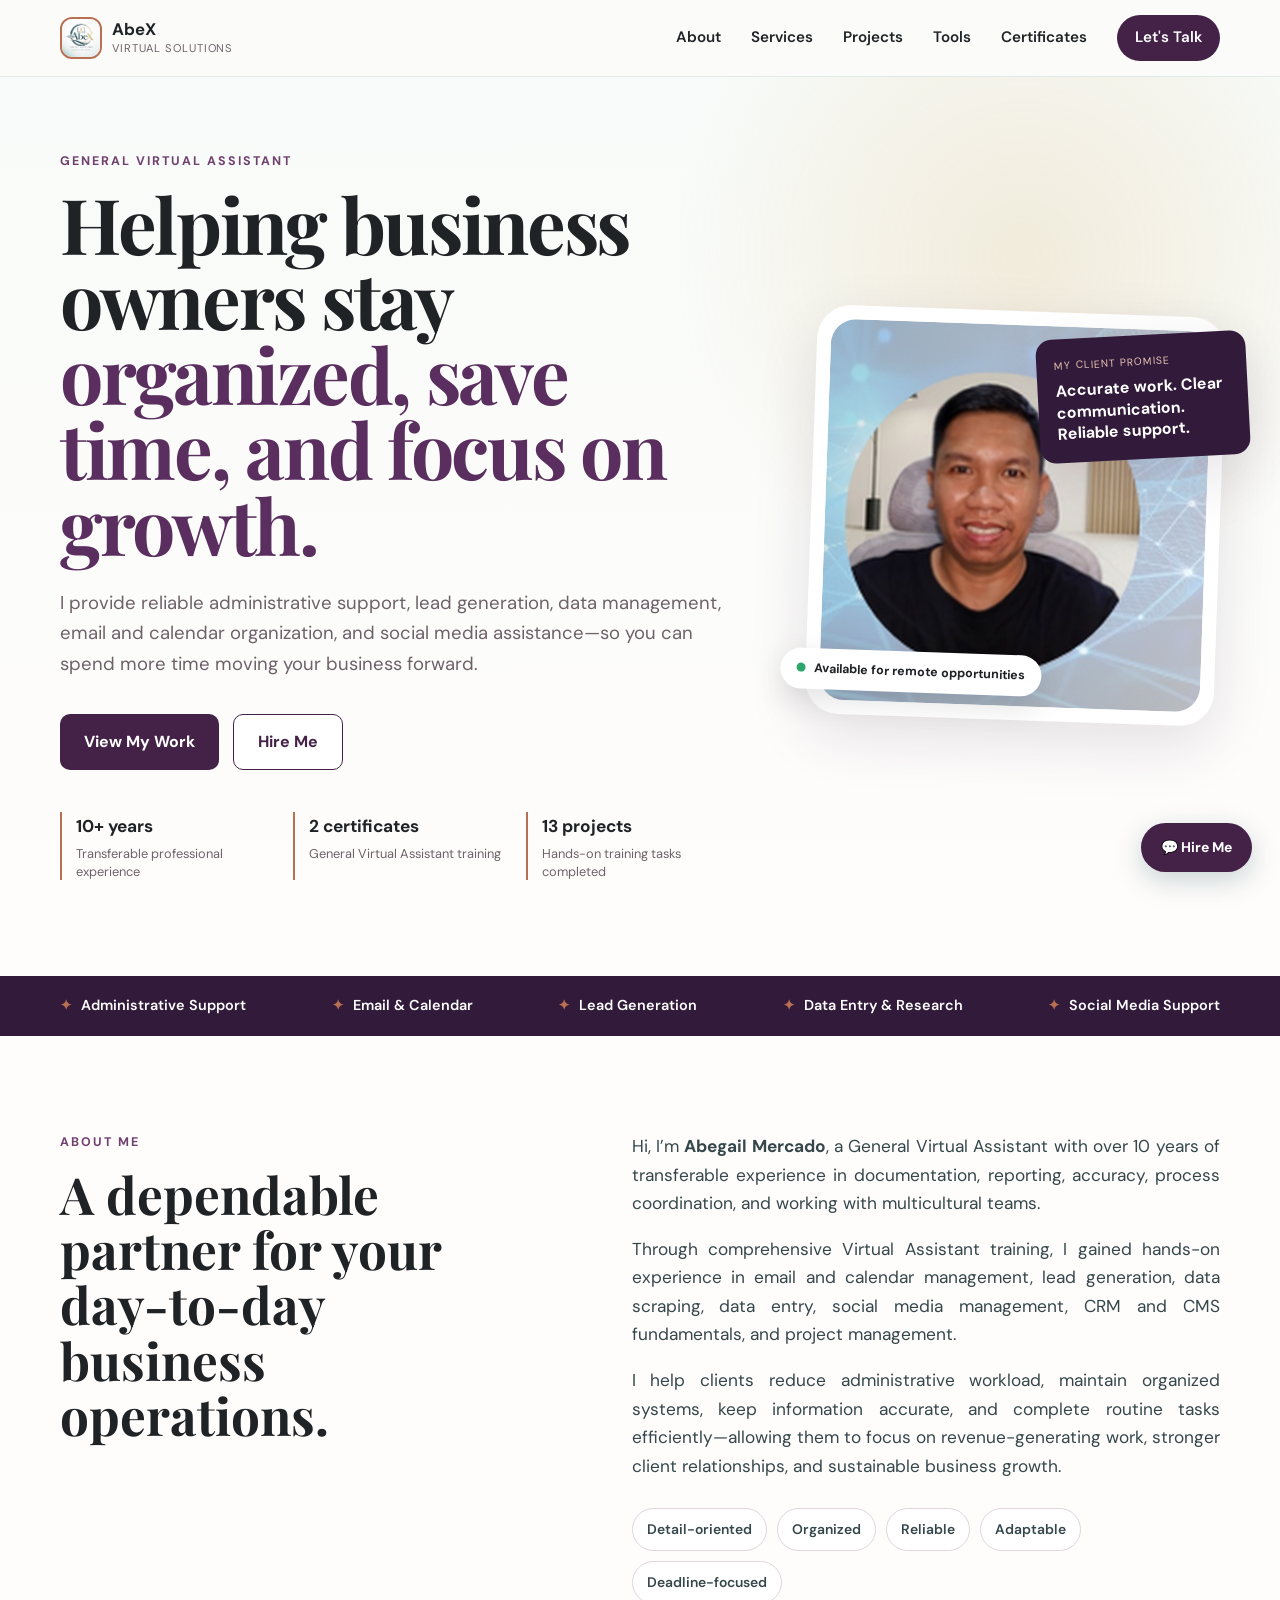
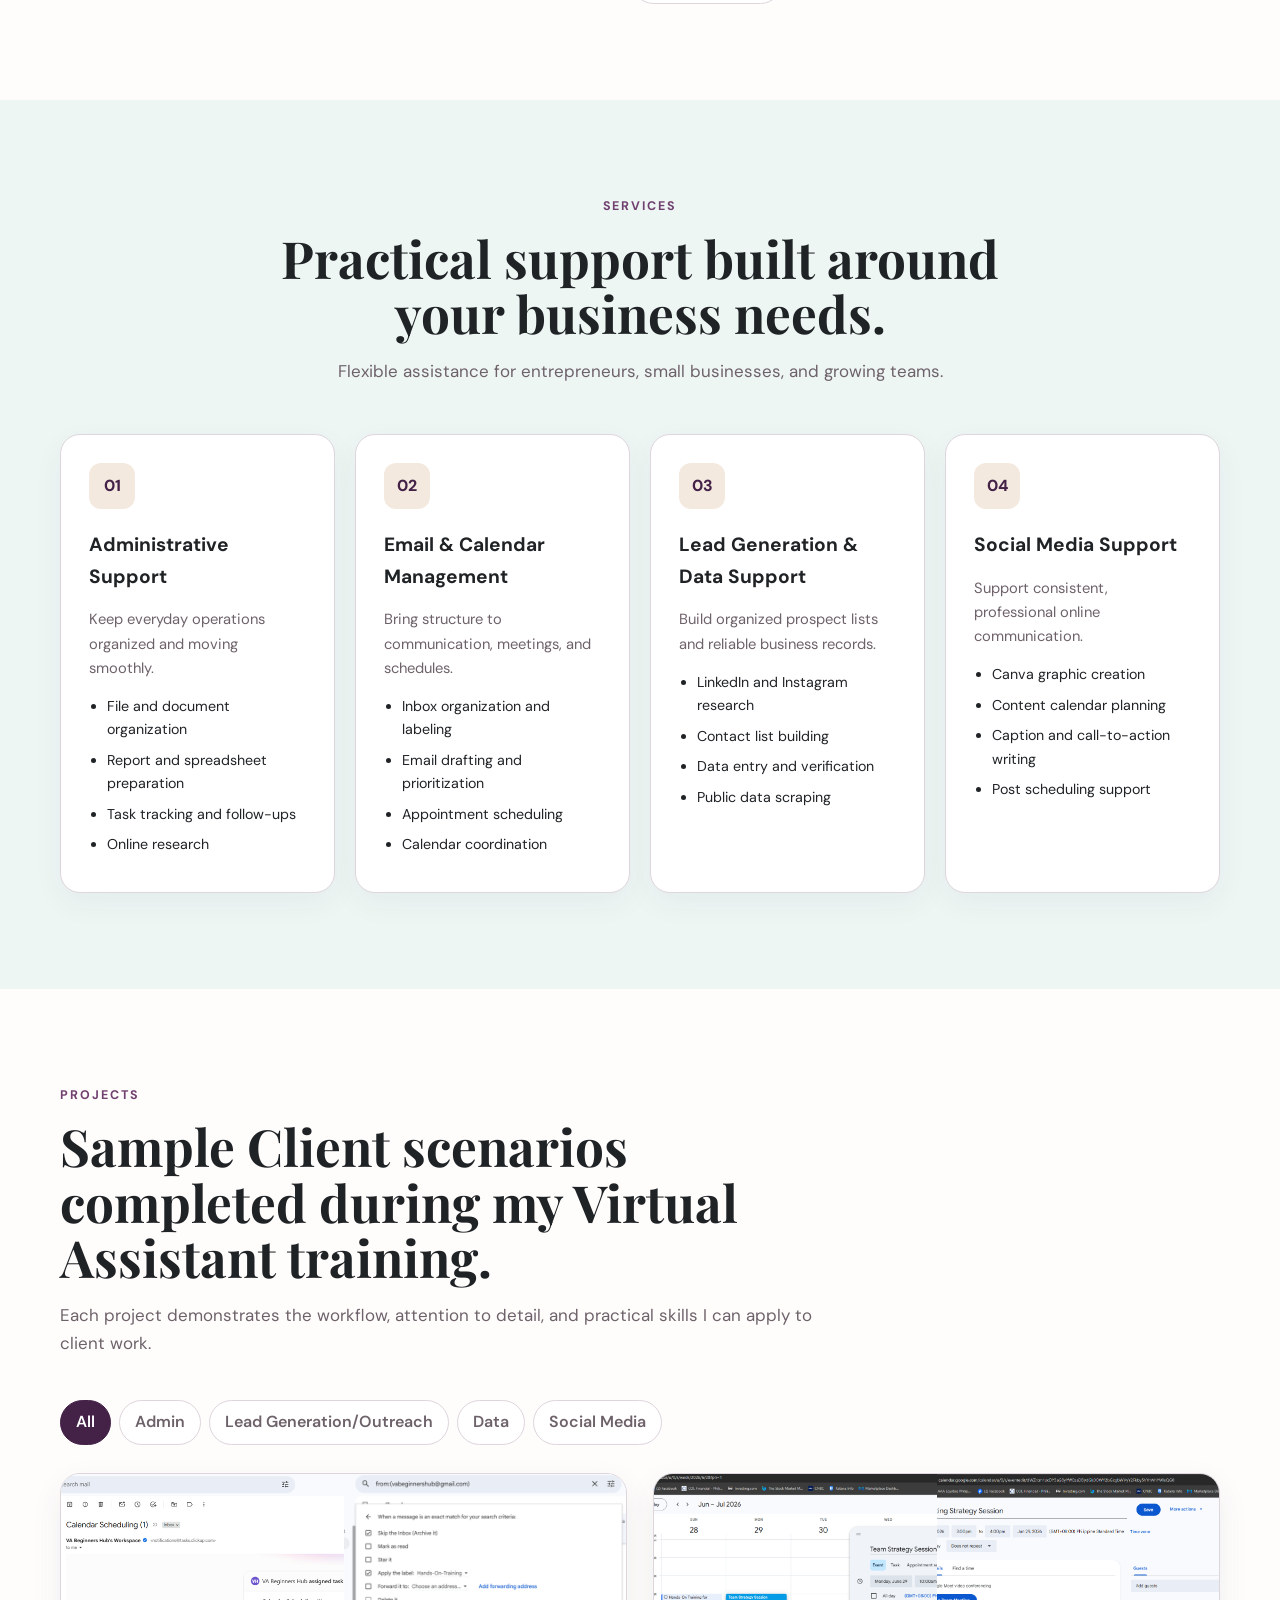
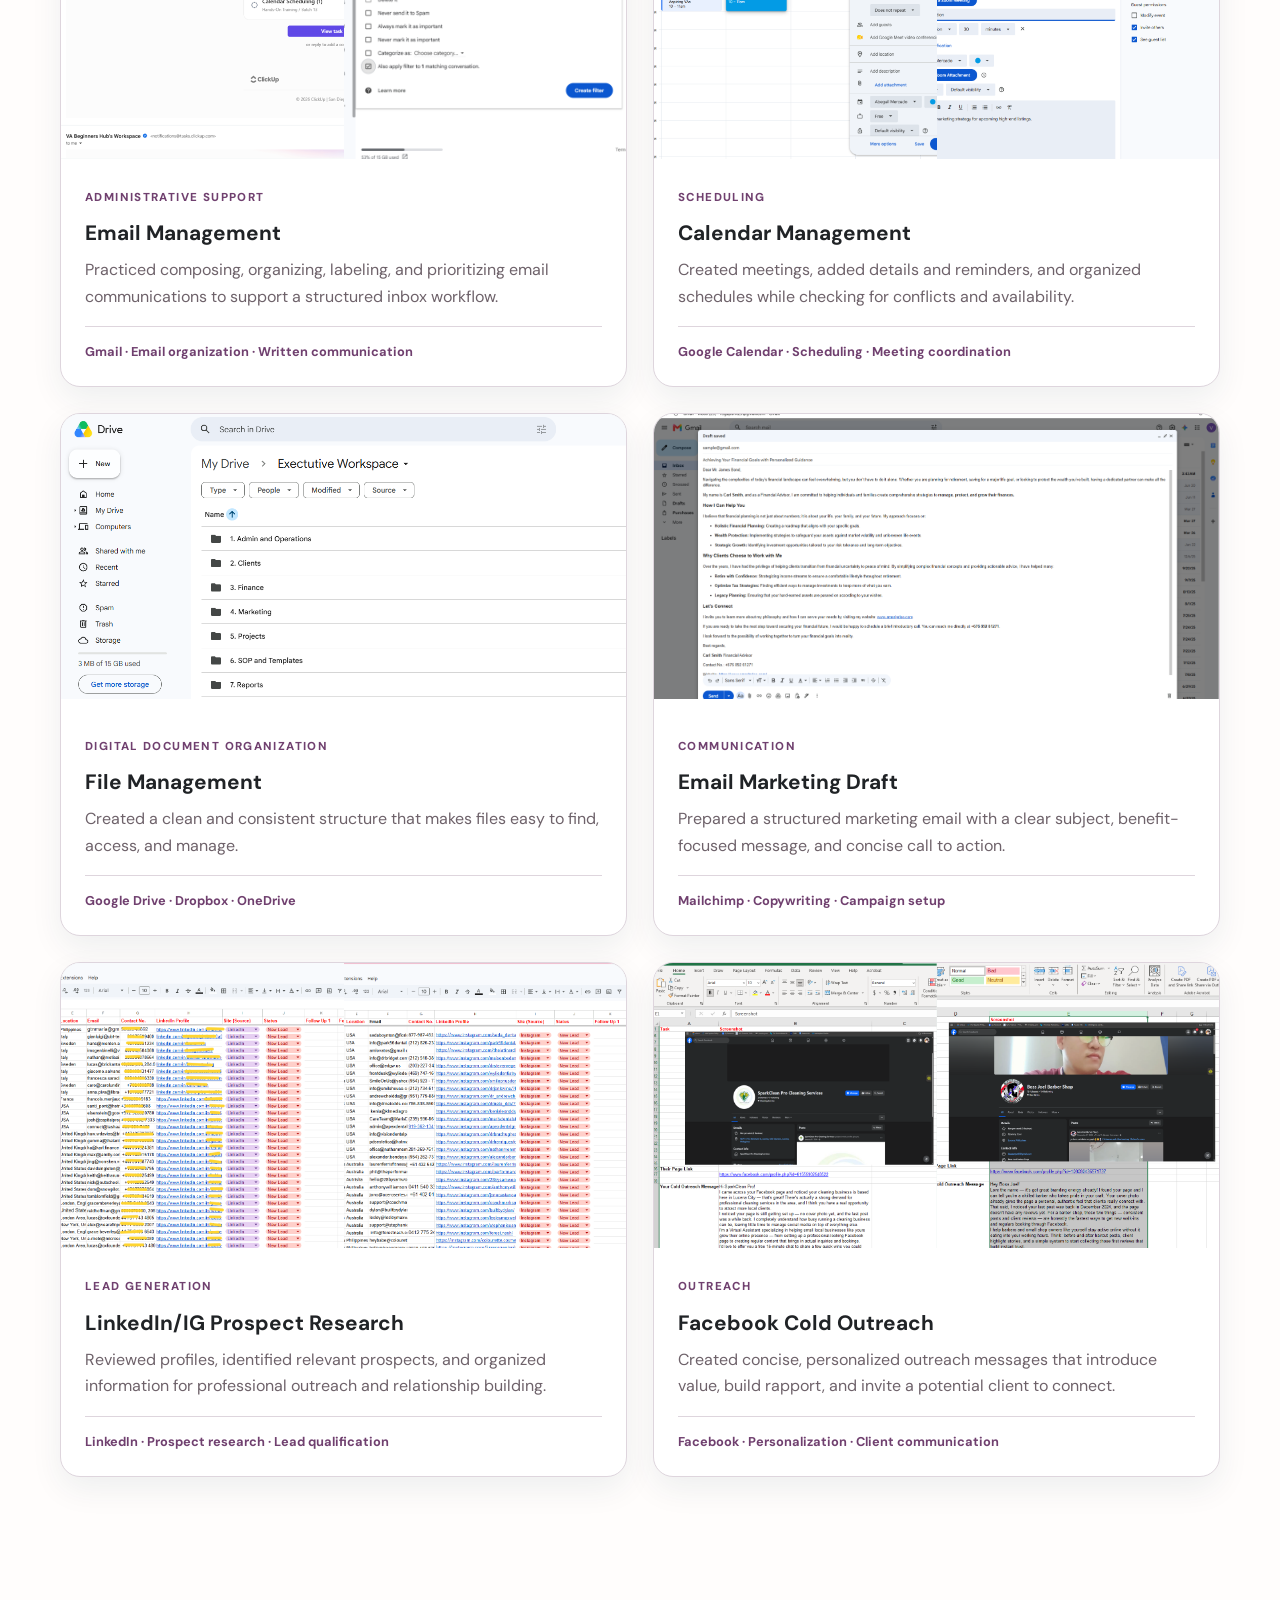
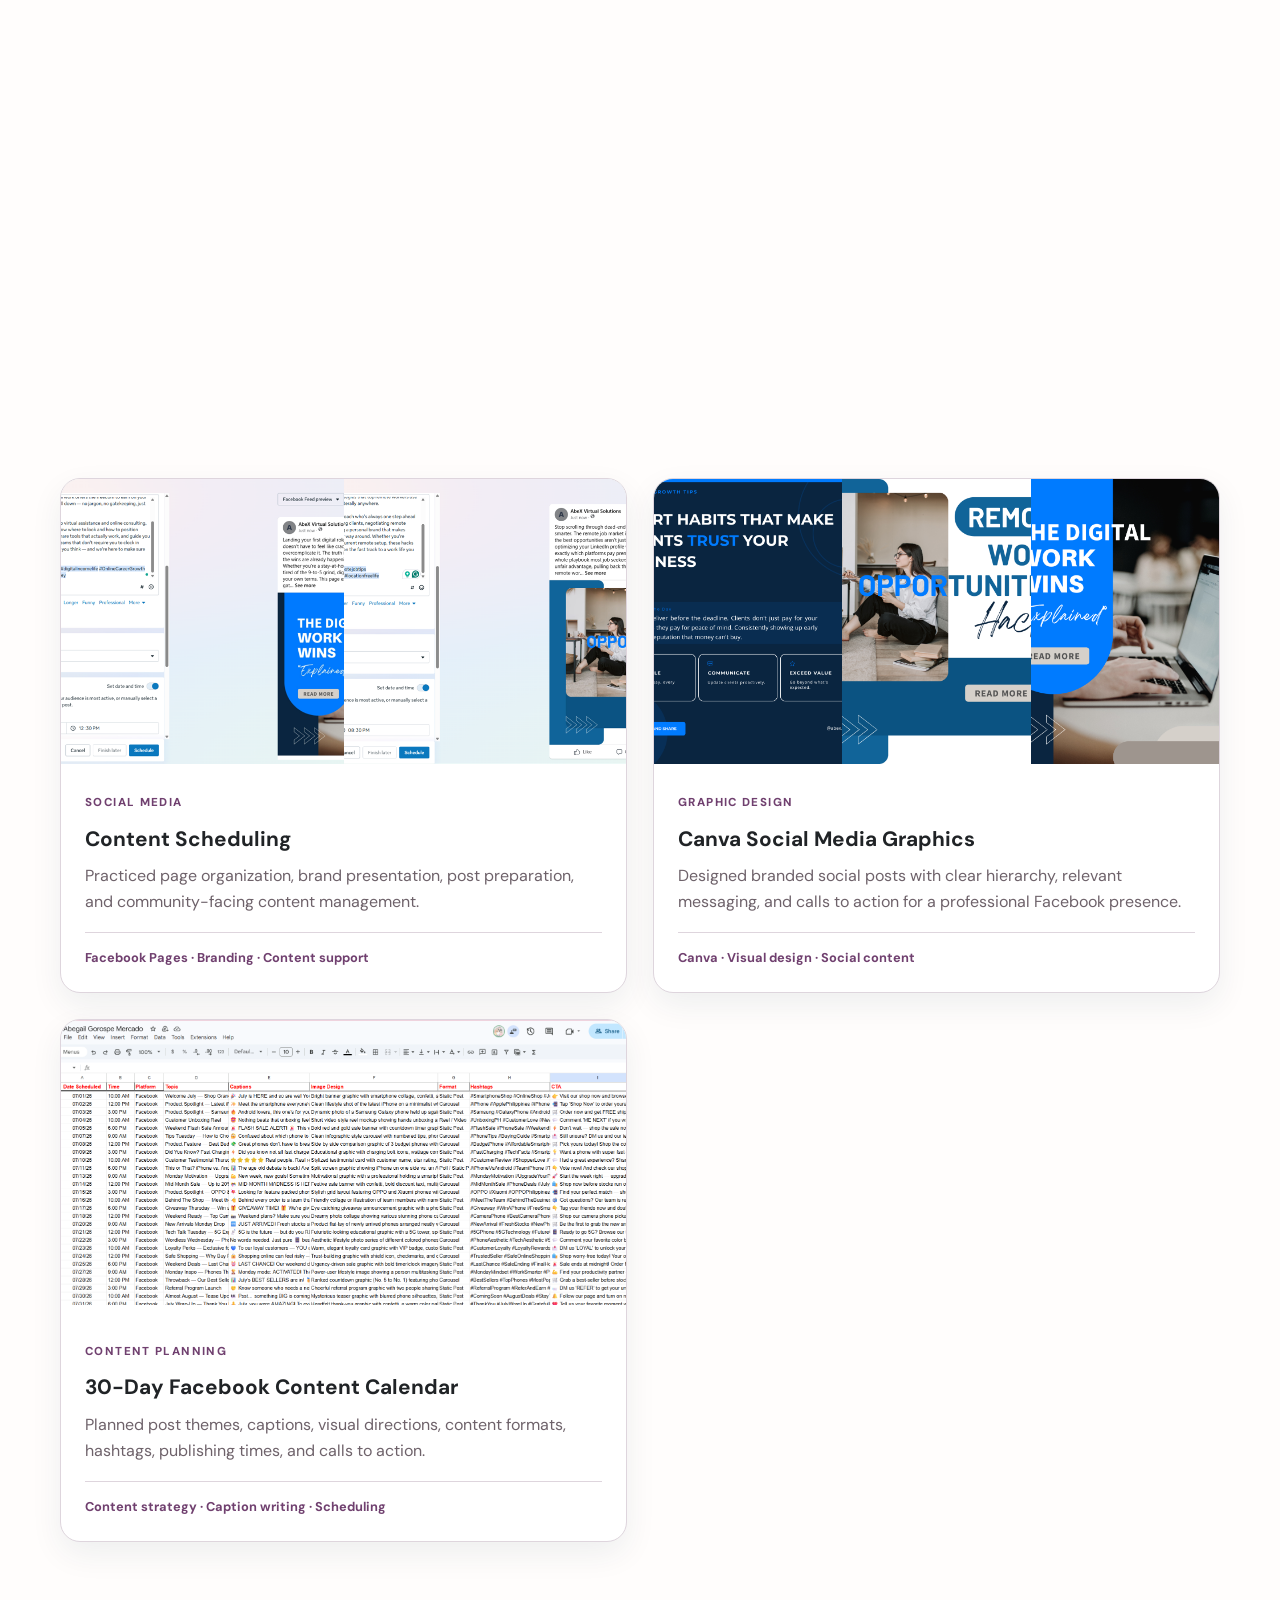
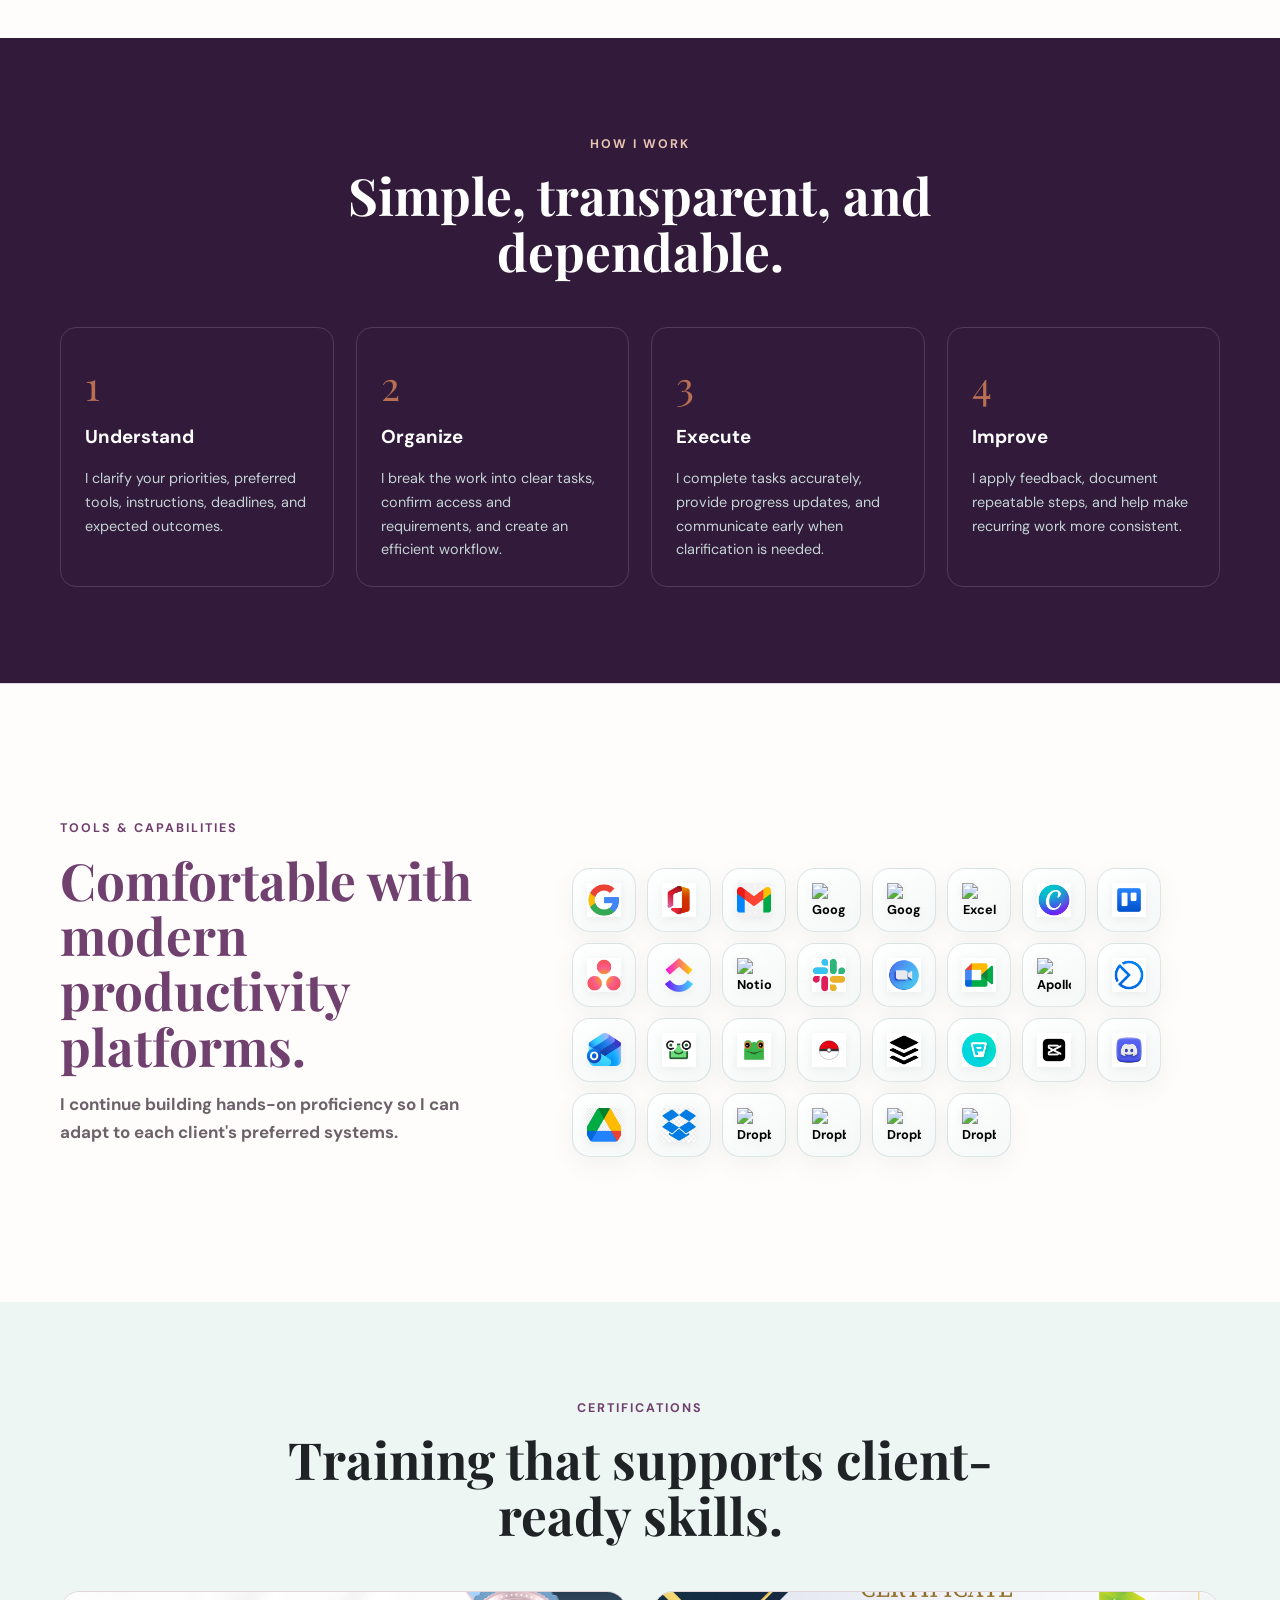
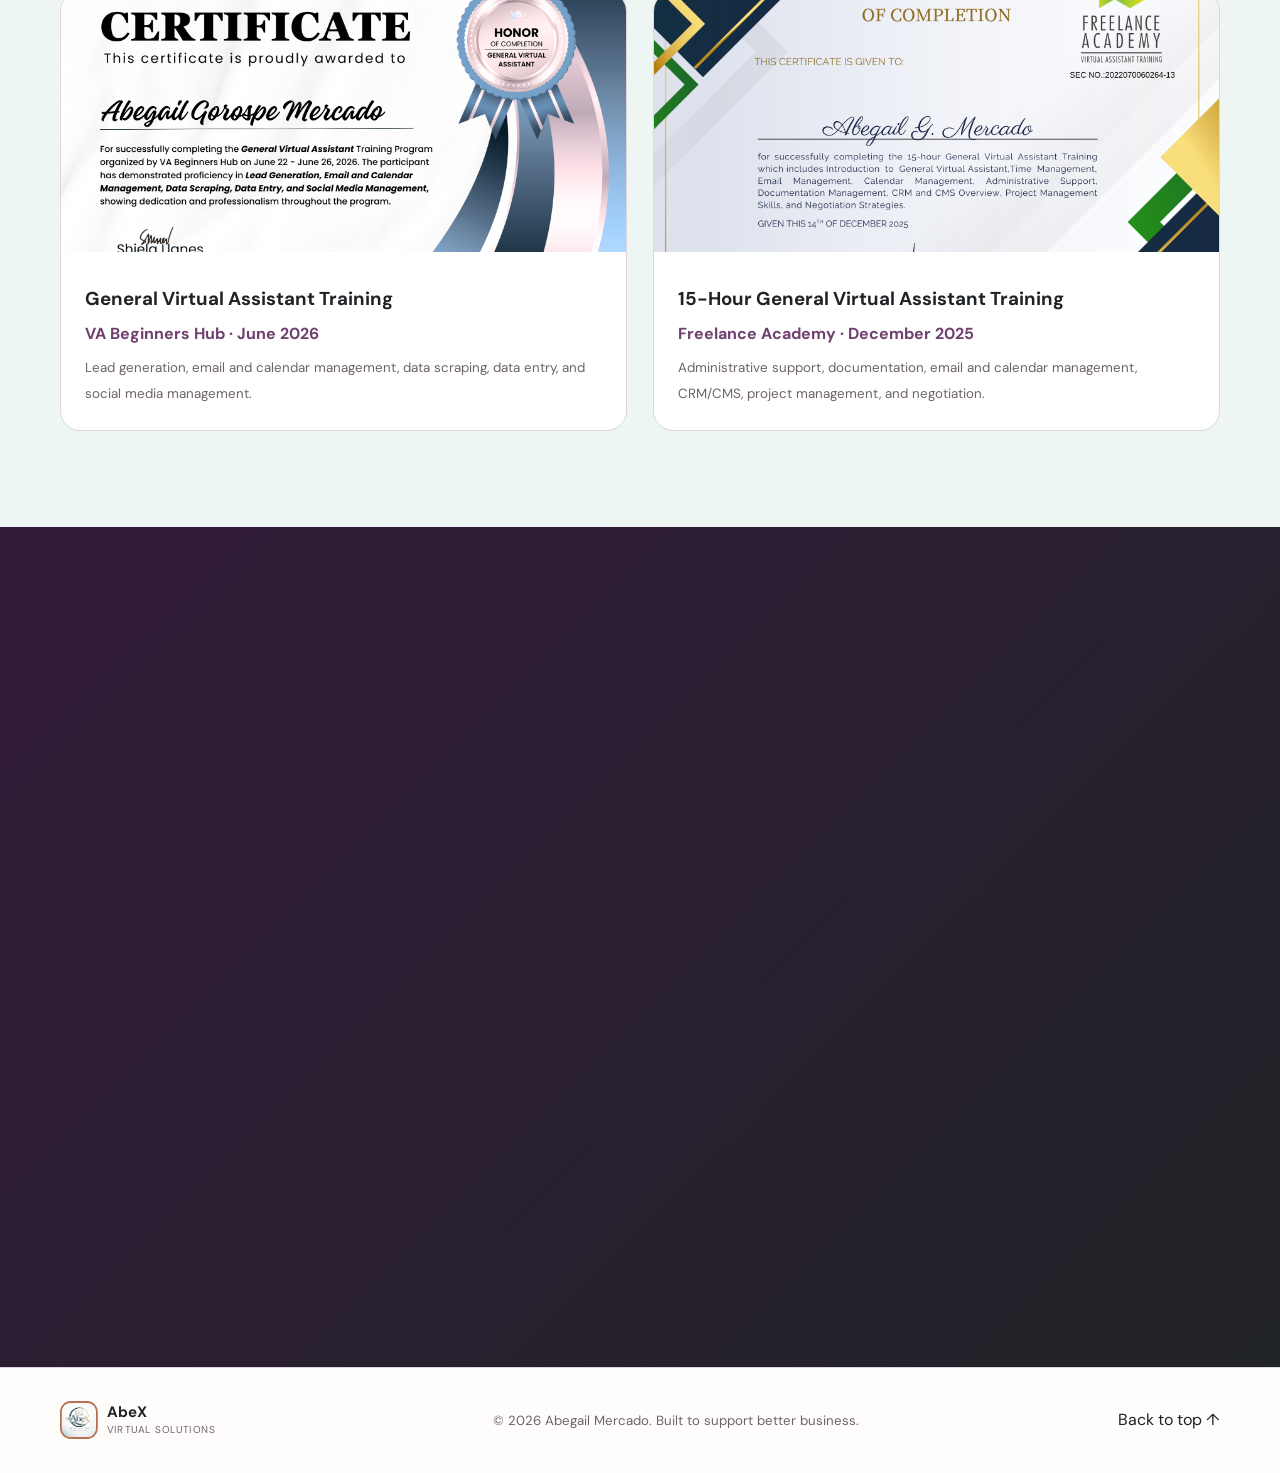
==== commit 0290f32e: "Add Instagram link and update SVG icons" ====
--- a/index.html
+++ b/index.html
@@ -389,9 +389,27 @@
         <a href="https://www.linkedin.com/in/abegail-mercado-770a227b" target="_blank" class="clink"><span class="ico">🔗</span><div><div class="lbl">LinkedIn</div><div class="val">Connect with me →</div></div></a>
       </div>
       <div class="social-strip">
-        <a href="https://www.facebook.com/profile.php?id=61590708128419" target="_blank" class="social-btn" title="Facebook">f</a>
-        <a href="https://www.linkedin.com/in/abegail-mercado-770a227b" target="_blank" class="social-btn" title="LinkedIn">in</a>
-        <a href="https://www.onlinejobs.ph/jobseekers/info/5095508" target="_blank" class="social-btn" title="OnlineJobs.ph" style="font-size:10px;">OJ</a>
+        <a href="https://www.facebook.com/profile.php?id=61590708128419" target="_blank" rel="noopener noreferrer" title="Facebook" aria-label="Facebook">
+          <svg viewBox="0 0 24 24" width="20" height="20" fill="currentColor">
+            <path d="M24 12.073c0-6.627-5.373-12-12-12s-12 5.373-12 12c0 5.99 4.388 10.954 10.125 11.854v-8.385H7.078v-3.47h3.047V9.43c0-3.007 1.792-4.669 4.533-4.669 1.312 0 2.686.235 2.686.235v2.953H15.83c-1.491 0-1.956.925-1.956 1.874v2.25h3.328l-.532 3.47h-2.796v8.385C19.612 23.027 24 18.062 24 12.073z"/>
+          </svg>
+        </a>
+        <a href="https://www.instagram.com/YOUR_INSTAGRAM_HANDLE" target="_blank" rel="noopener noreferrer" title="Instagram" aria-label="Instagram">
+          <svg viewBox="0 0 24 24" width="20" height="20" fill="currentColor">
+            <path d="M12 2.163c3.204 0 3.584.012 4.85.07 3.252.148 4.771 1.691 4.919 4.919.058 1.265.069 1.645.069 4.849 0 3.205-.012 3.584-.069 4.849-.149 3.225-1.664 4.771-4.919 4.919-1.266.058-1.644.07-4.85.07-3.204 0-3.584-.012-4.849-.07-3.26-.149-4.771-1.699-4.919-4.92-.058-1.265-.07-1.644-.07-4.849 0-3.204.013-3.583.07-4.849.149-3.227 1.664-4.771 4.919-4.919 1.266-.057 1.645-.069 4.849-.069zm0-2.163c-3.259 0-3.667.014-4.947.072-4.358.2-6.78 2.618-6.98 6.98-.059 1.281-.073 1.689-.073 4.948 0 3.259.014 3.668.072 4.948.2 4.358 2.618 6.78 6.98 6.98 1.281.058 1.689.072 4.948.072 3.259 0 3.668-.014 4.948-.072 4.354-.2 6.782-2.618 6.979-6.98.059-1.28.073-1.689.073-4.948 0-3.259-.014-3.667-.072-4.947-.196-4.354-2.617-6.78-6.979-6.98-1.281-.059-1.69-.073-4.949-.073zm0 5.838c-3.403 0-6.162 2.759-6.162 6.162s2.759 6.163 6.162 6.163 6.162-2.759 6.162-6.163c0-3.403-2.759-6.162-6.162-6.162zm0 10.162c-2.209 0-4-1.79-4-4 0-2.209 1.791-4 4-4s4 1.791 4 4c0 2.21-1.791 4-4 4zm6.406-11.845c-.796 0-1.441.645-1.441 1.44s.645 1.44 1.441 1.44c.795 0 1.439-.645 1.439-1.44s-.644-1.44-1.439-1.44z"/>
+          </svg>
+        </a>
+        <a href="https://www.linkedin.com/in/abegail-mercado-770a227b" target="_blank" rel="noopener noreferrer" title="LinkedIn" aria-label="LinkedIn">
+          <svg viewBox="0 0 24 24" width="20" height="20" fill="currentColor">
+            <path d="M19 0h-14c-2.761 0-5 2.239-5 5v14c0 2.761 2.239 5 5 5h14c2.762 0 5-2.239 5-5v-14c0-2.761-2.238-5-5-5zm-11 19h-3v-11h3v11zm-1.5-12.268c-.966 0-1.75-.79-1.75-1.764s.784-1.764 1.75-1.764 1.75.79 1.75 1.764-.783 1.764-1.75 1.764zm13.5 12.268h-3v-5.604c0-3.368-4-3.113-4 0v5.604h-3v-11h3v1.765c1.396-2.586 7-2.777 7 2.476v6.759z"/>
+          </svg>
+        </a>
+        </a>
+        <a href="https://www.onlinejobs.ph/jobseekers/info/5095508" target="_blank" rel="noopener noreferrer" title="OnlineJobs.ph" aria-label="OnlineJobs.ph">
+          <svg viewBox="0 0 256 256" width="21" height="21" fill="currentColor">
+            <path d="M141.4 12.2c-5.8 0.6-11.8 4.3-14.8 9.3-1.6 2.6-1.9 4.3-1.9 10.4 0 7.3 0.6 8.9 4.5 12.1 6.8 5.7 6.4 13.9-0.8 17.5-6.6 3.3-11.4-1.1-11.4-10.4 0-10.1-6.1-23.7-14.7-32.9-2.3-2.5-4.5-4.3-5-4-0.4 0.3-4.2 3.6-8.3 7.3-14.8 13.3-25.1 31.9-28.7 51.6-1.3 7.2-1.3 22.8 0 30 5.4 29.8 23.9 55.4 50.4 69.8 5.1 2.8 11.2 5.5 13.4 6.1l4 1.1-8.5 2.1c-14.6 3.6-26.6 13.3-32.8 26.5-2.2 4.6-2.5 6.6-2.5 15.6 0 10.8 0.8 12.3 8.3 16.7 10 5.8 22.4 4.5 28.3-3.1 3.2-4.1 4.5-8.5 5.5-18.7 1.5-16.1 7.1-26.5 18.5-34.1 4.8-3.2 8.7-4.4 16.6-5.2l9.6-0.9 2.5 3.3c3.7 4.9 14.5 10.5 22.9 11.8 11.2 1.8 23.3-2.1 29.8-9.7 4.4-5.2 5.7-10.6 5.2-22.1-0.7-15.1-6.1-25.2-18.3-34-4.5-3.2-11.2-6.5-15.1-7.4l-6.8-1.7 4.1-14.8c4.6-16.4 9.1-23.9 18.8-31.5 13.4-10.4 20-22.6 20.3-37.4 0.2-11.7-4.7-22.5-14.3-31.4-8.8-8.2-19.6-13.8-31.4-16.3-5.2-1.1-17.7-1.4-23.8-0.6z"/>
+          </svg>
+        </a>
       </div>
     </div>
     <div class="reveal">
--- a/styles.css
+++ b/styles.css
@@ -54,7 +54,39 @@
 .clink .ico{font-size:20px;width:32px;text-align:center;color:var(--gold-light);}
 .clink .lbl{font-size:11px;color:rgba(255,255,255,.6);font-family:'JetBrains Mono',monospace;text-transform:uppercase;letter-spacing:.04em;}
 .clink .val{font-size:13.5px;font-weight:600;color:#fff;margin-top:2px;}
-.social-strip{display:flex;gap:12px;margin-top:28px;}
+.social-strip {
+  display: flex;
+  align-items: center;
+  gap: 12px;
+  margin-top: 16px;
+}
+.social-strip a {
+  display: inline-flex;
+  align-items: center;
+  justify-content: center;
+  width: 40px;
+  height: 40px;
+  border-radius: 50%;
+  background-color: #FFFDFC; /* Warm Ivory */
+  border: 1px solid rgba(184, 111, 82, 0.25); /* Subtle Burnished Copper border */
+  color: #321B3A; /* Deep Aubergine */
+  transition: all 0.25s ease-in-out;
+  text-decoration: none;
+}
+.social-strip a svg {
+  display: block;
+  transition: transform 0.2s ease;
+}
+.social-strip a:hover {
+  background-color: #B86F52; /* Burnished Copper */
+  color: #FFFDFC; /* Warm Ivory icon */
+  border-color: #B86F52;
+  transform: translateY(-2px);
+  box-shadow: 0 4px 10px rgba(50, 27, 58, 0.12);
+}
+.social-strip a:hover svg {
+  transform: scale(1.05);
+}
 .social-btn{width:44px;height:44px;border-radius:50%;border:1px solid rgba(255,255,255,.15);display:flex;align-items:center;justify-content:center;color:rgba(255,255,255,.75);font-size:13px;font-weight:700;transition:all .25s;font-family:'DM Sans',sans-serif;background:rgba(255,255,255,.04);}
 .social-btn:hover{background:var(--gold);border-color:var(--gold);color:var(--teal-950);transform:translateY(-2px);}
 .contact-form{background:rgba(255,255,255,.06);border:1px solid rgba(255,255,255,.12);border-radius:20px;padding:30px;box-shadow:0 18px 50px rgba(0,0,0,.16);backdrop-filter:blur(8px);}
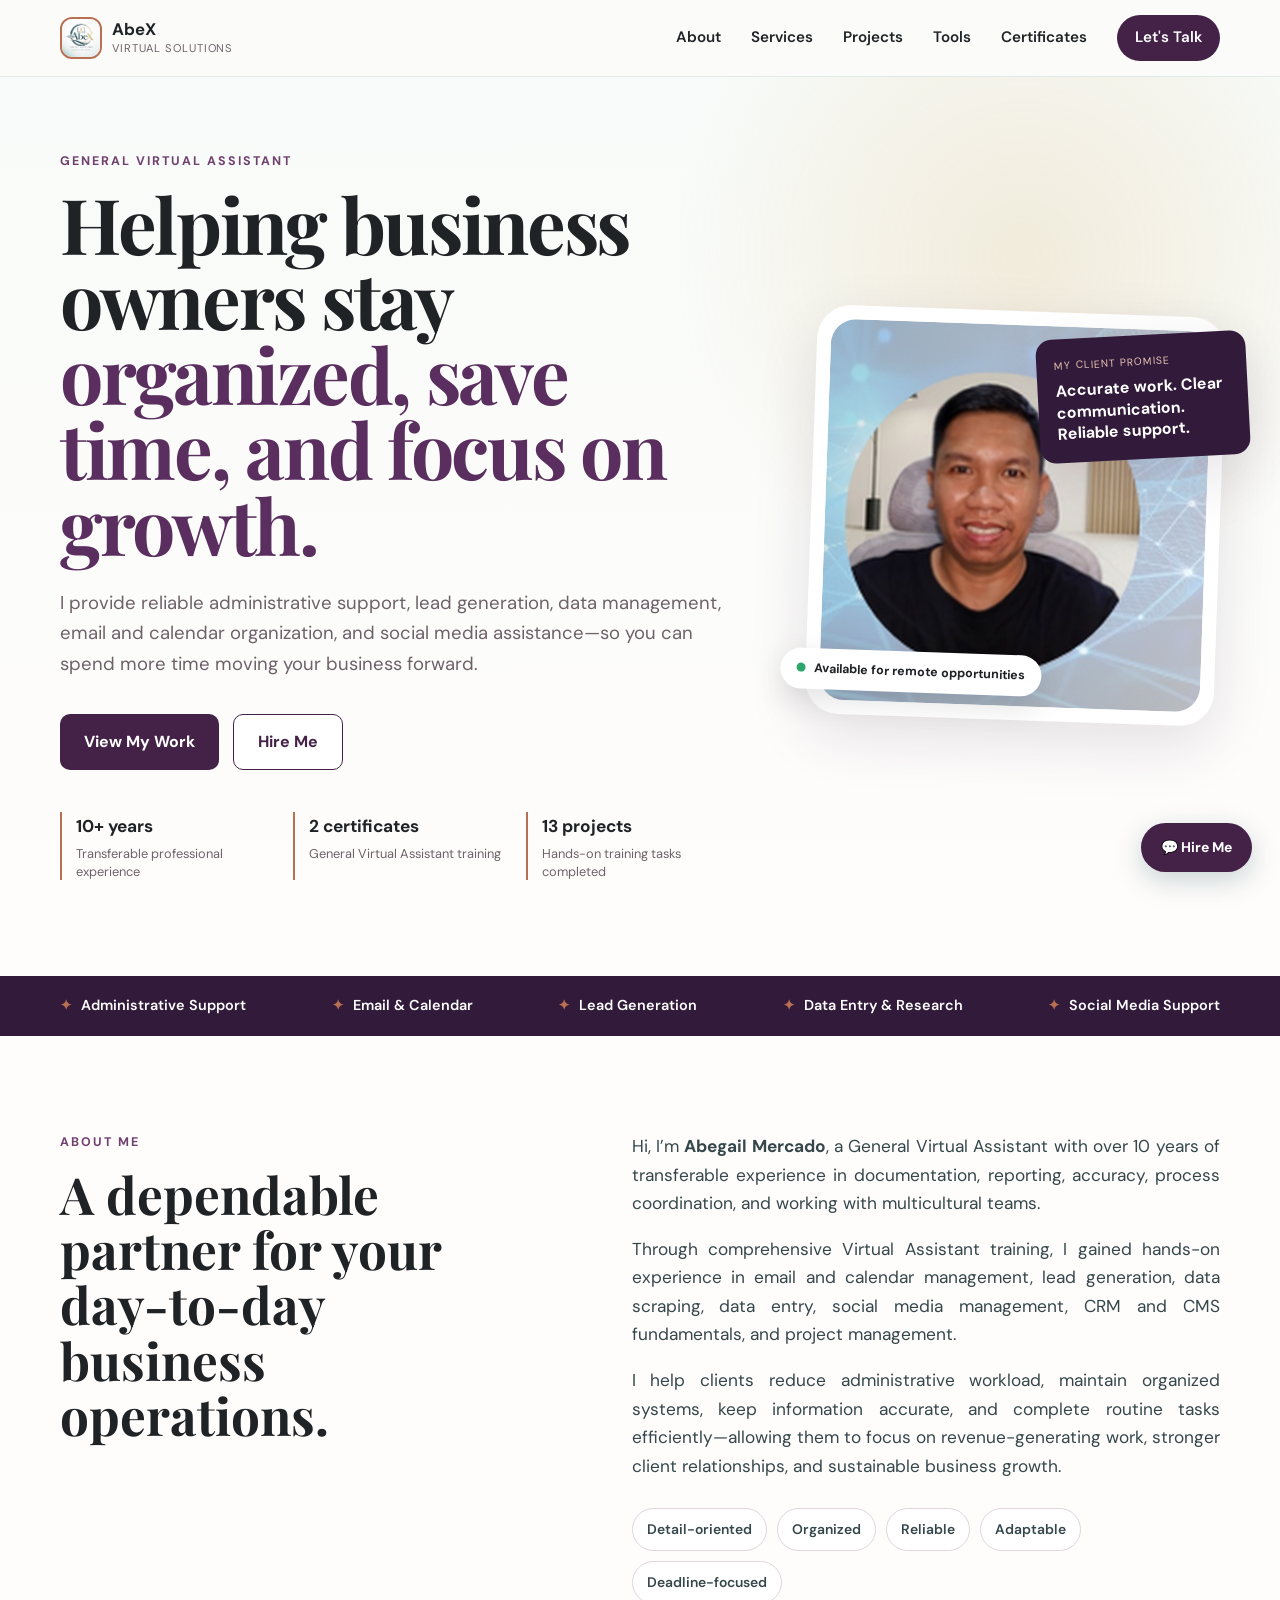
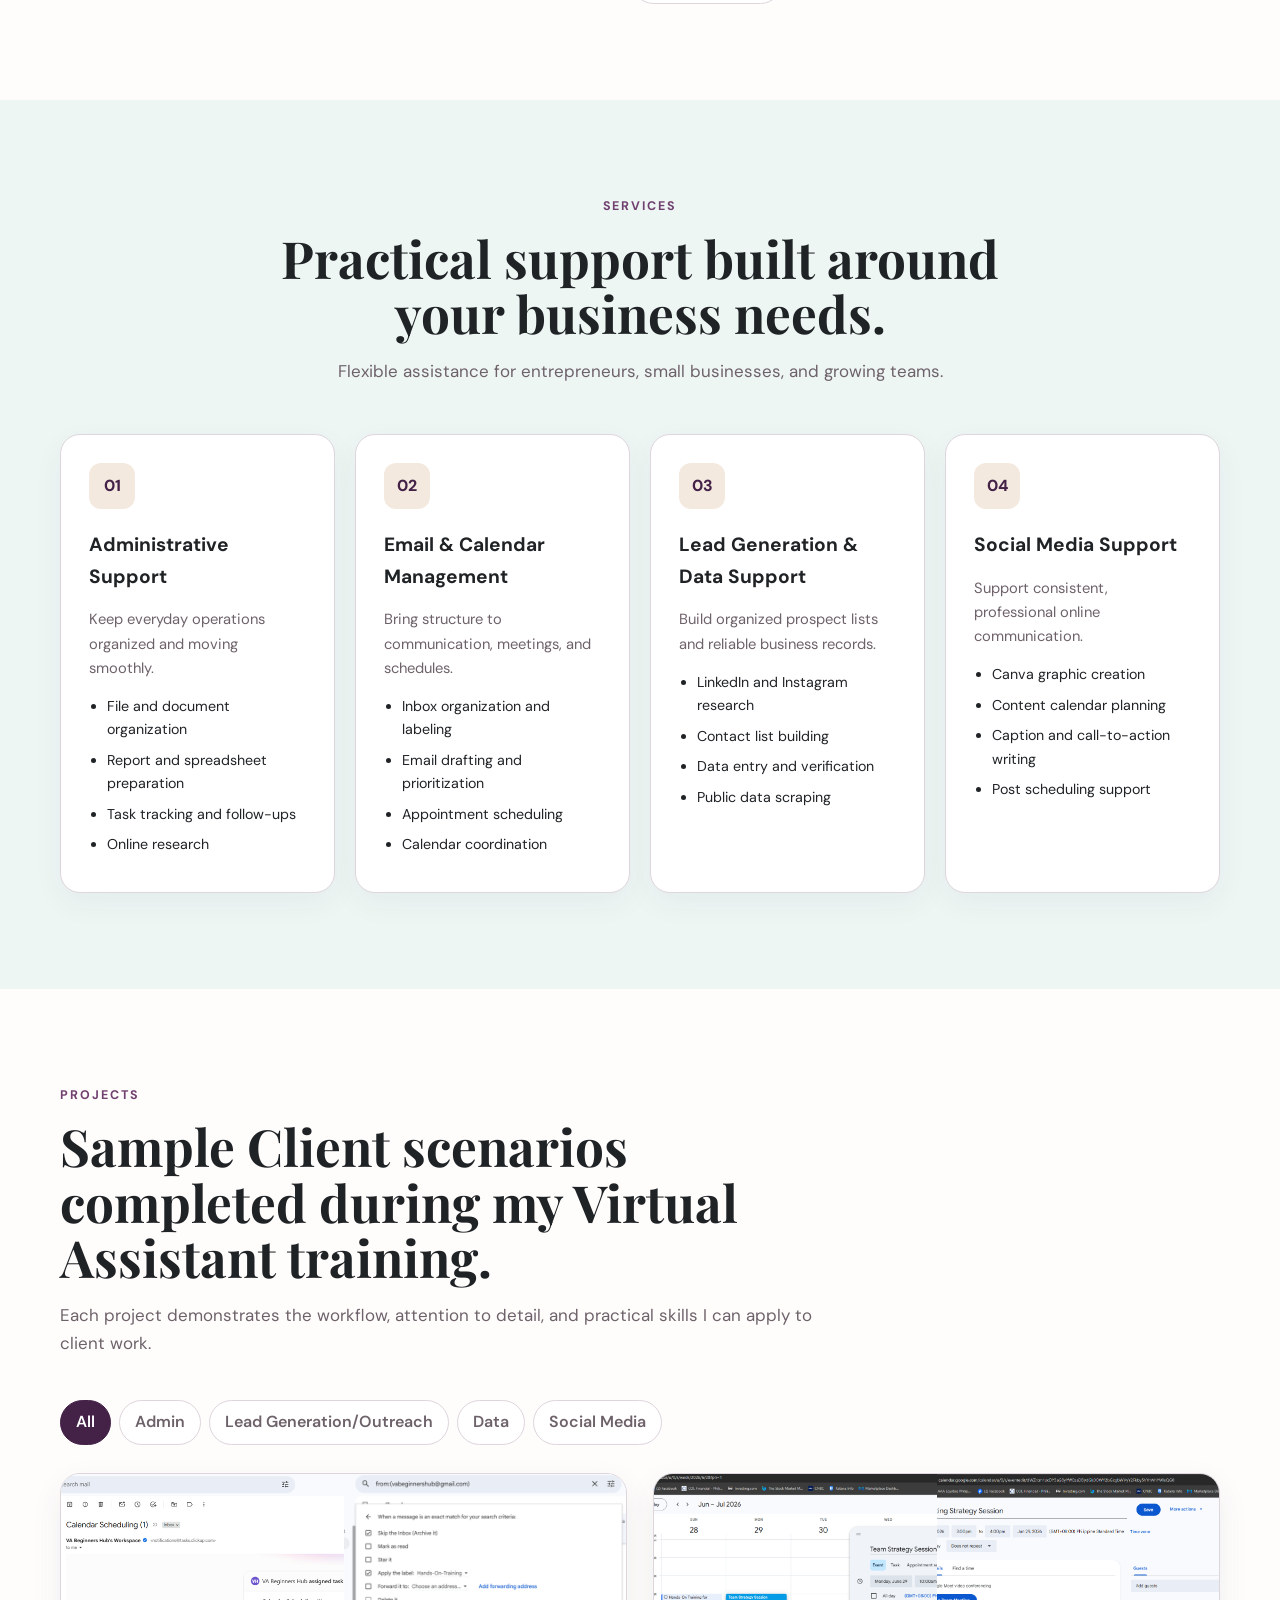
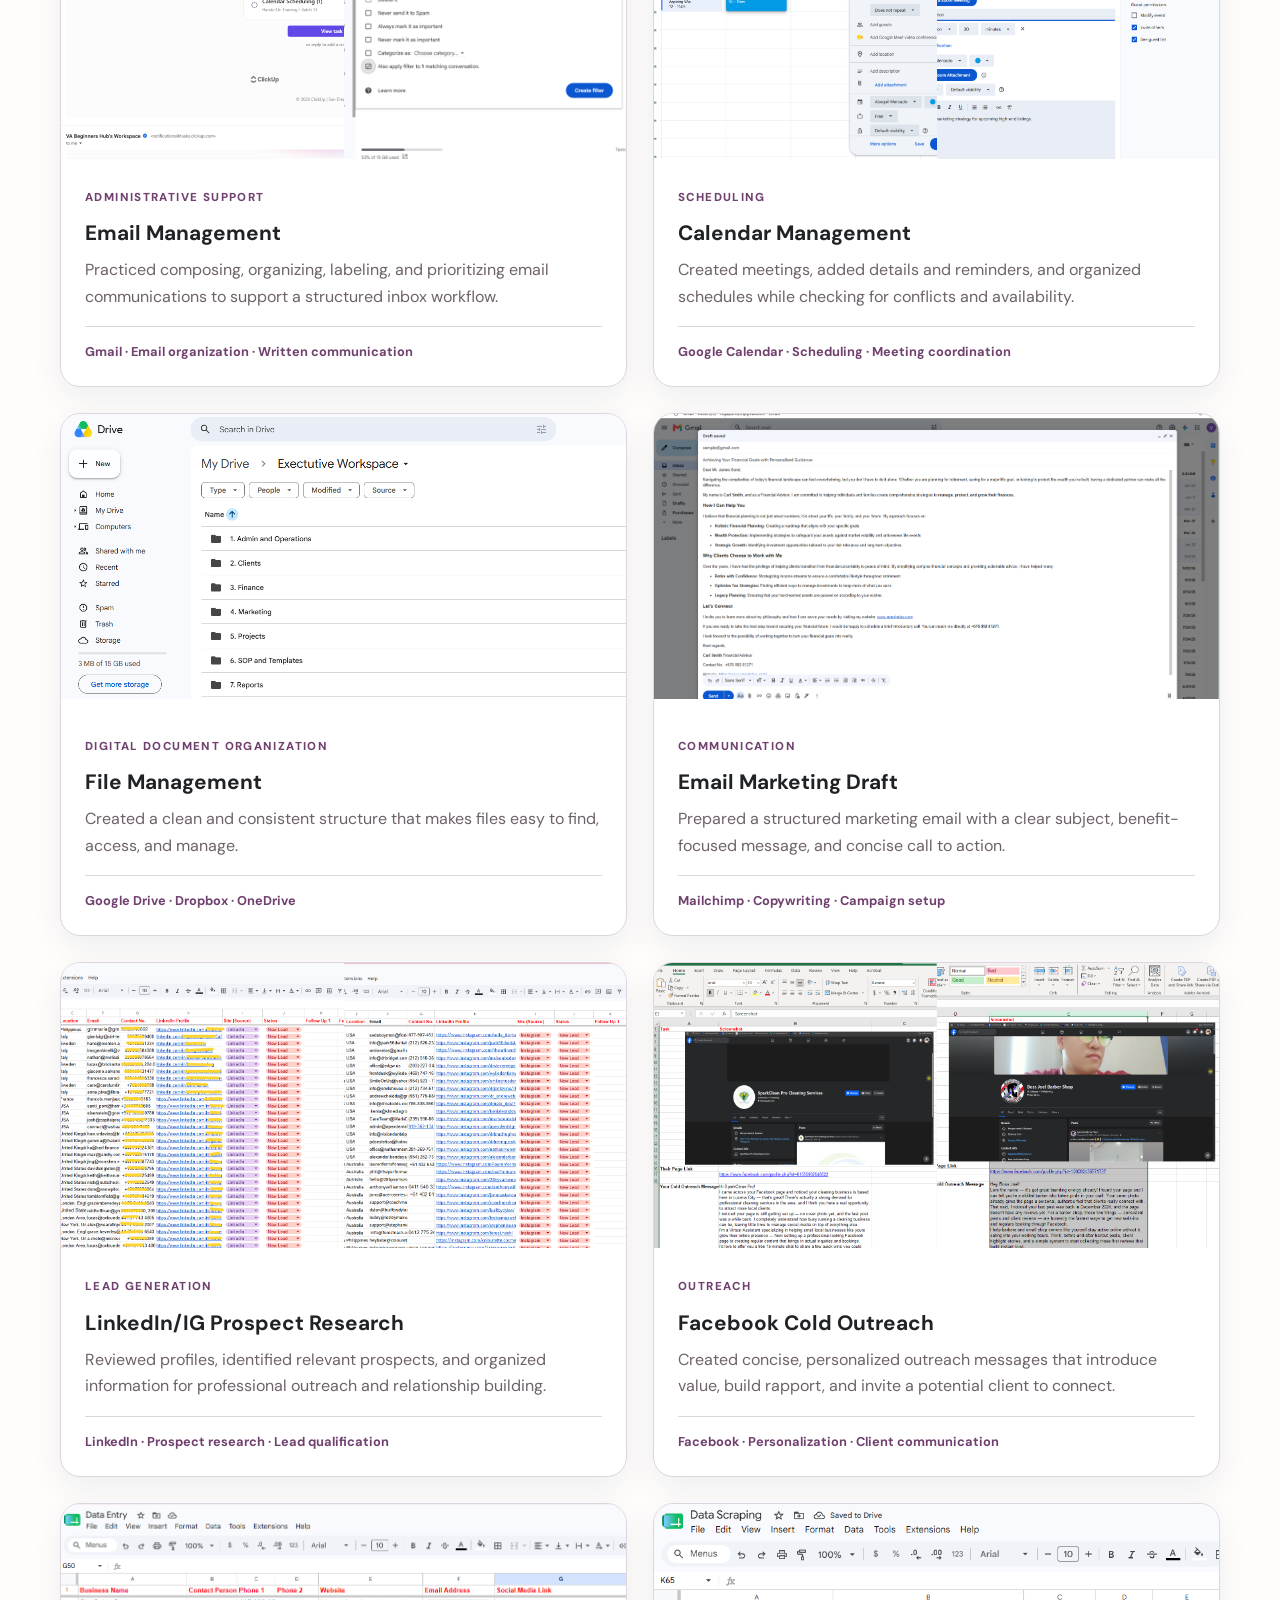
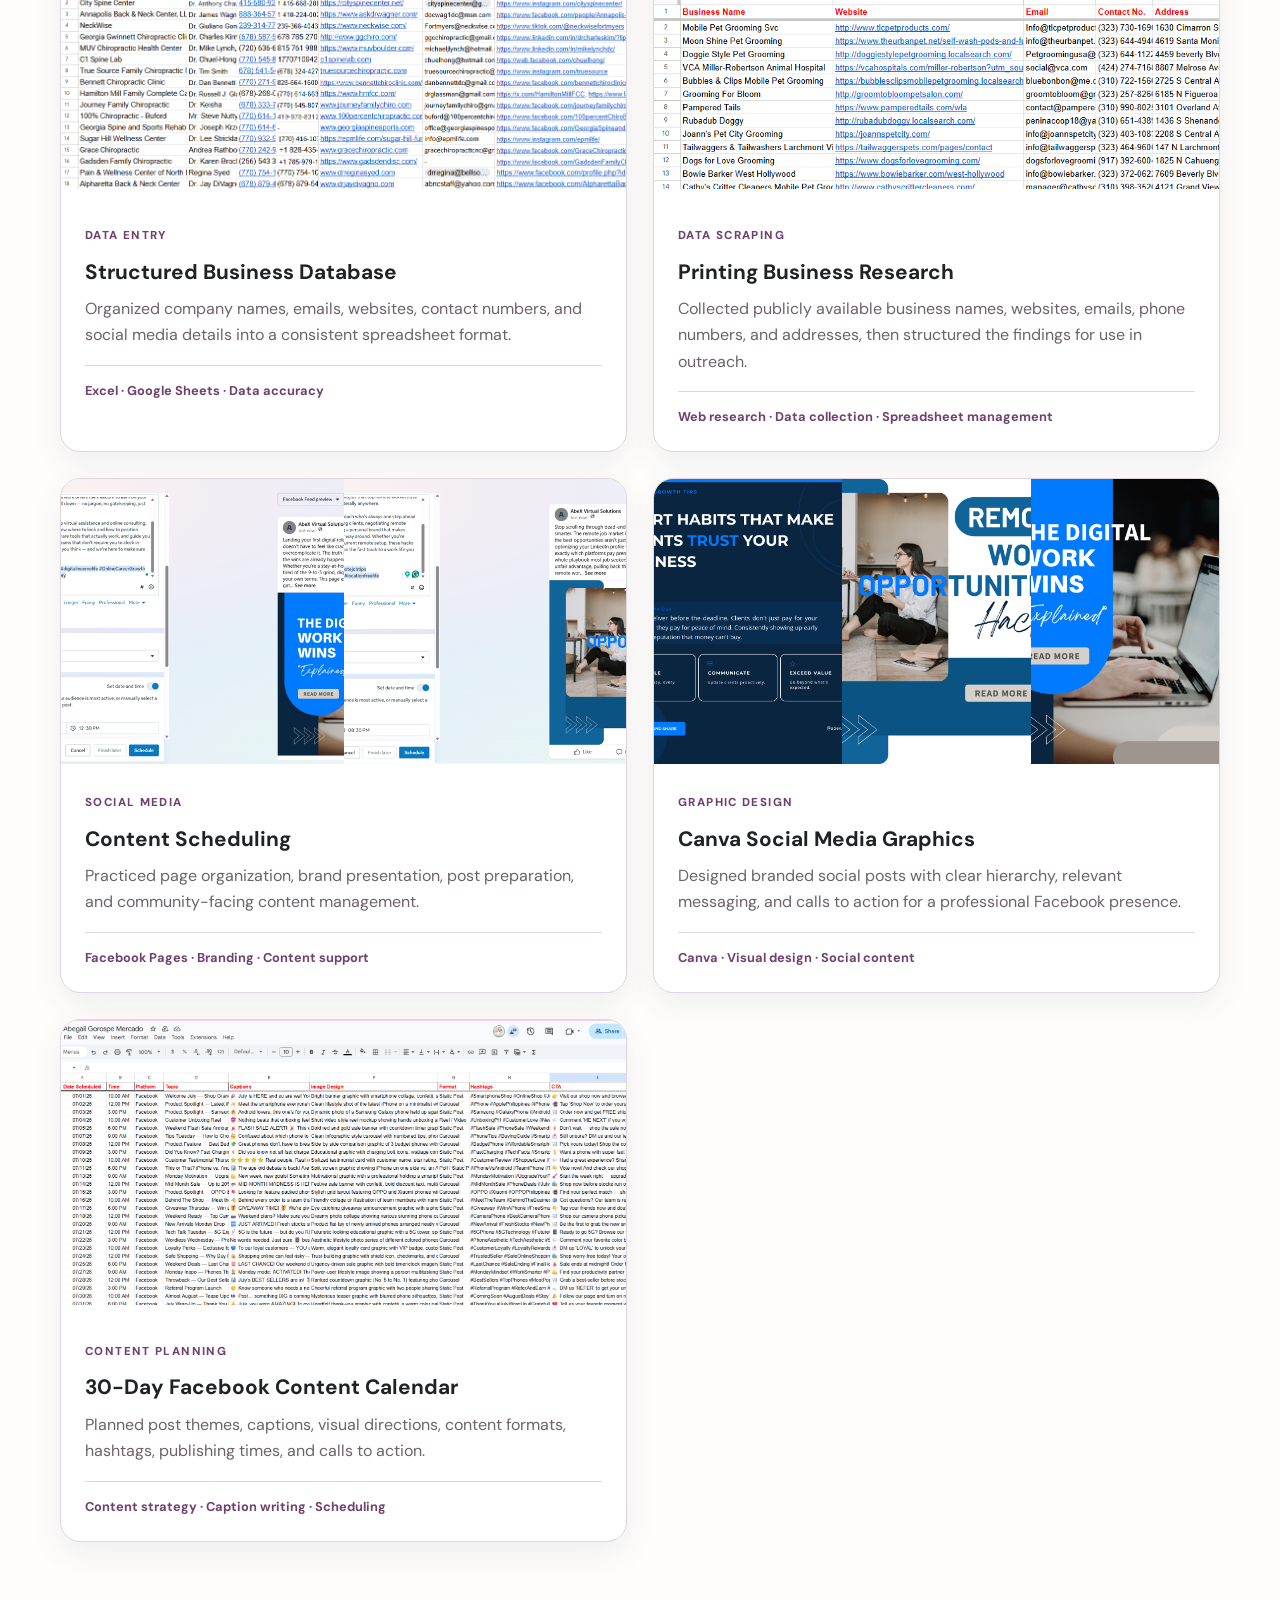
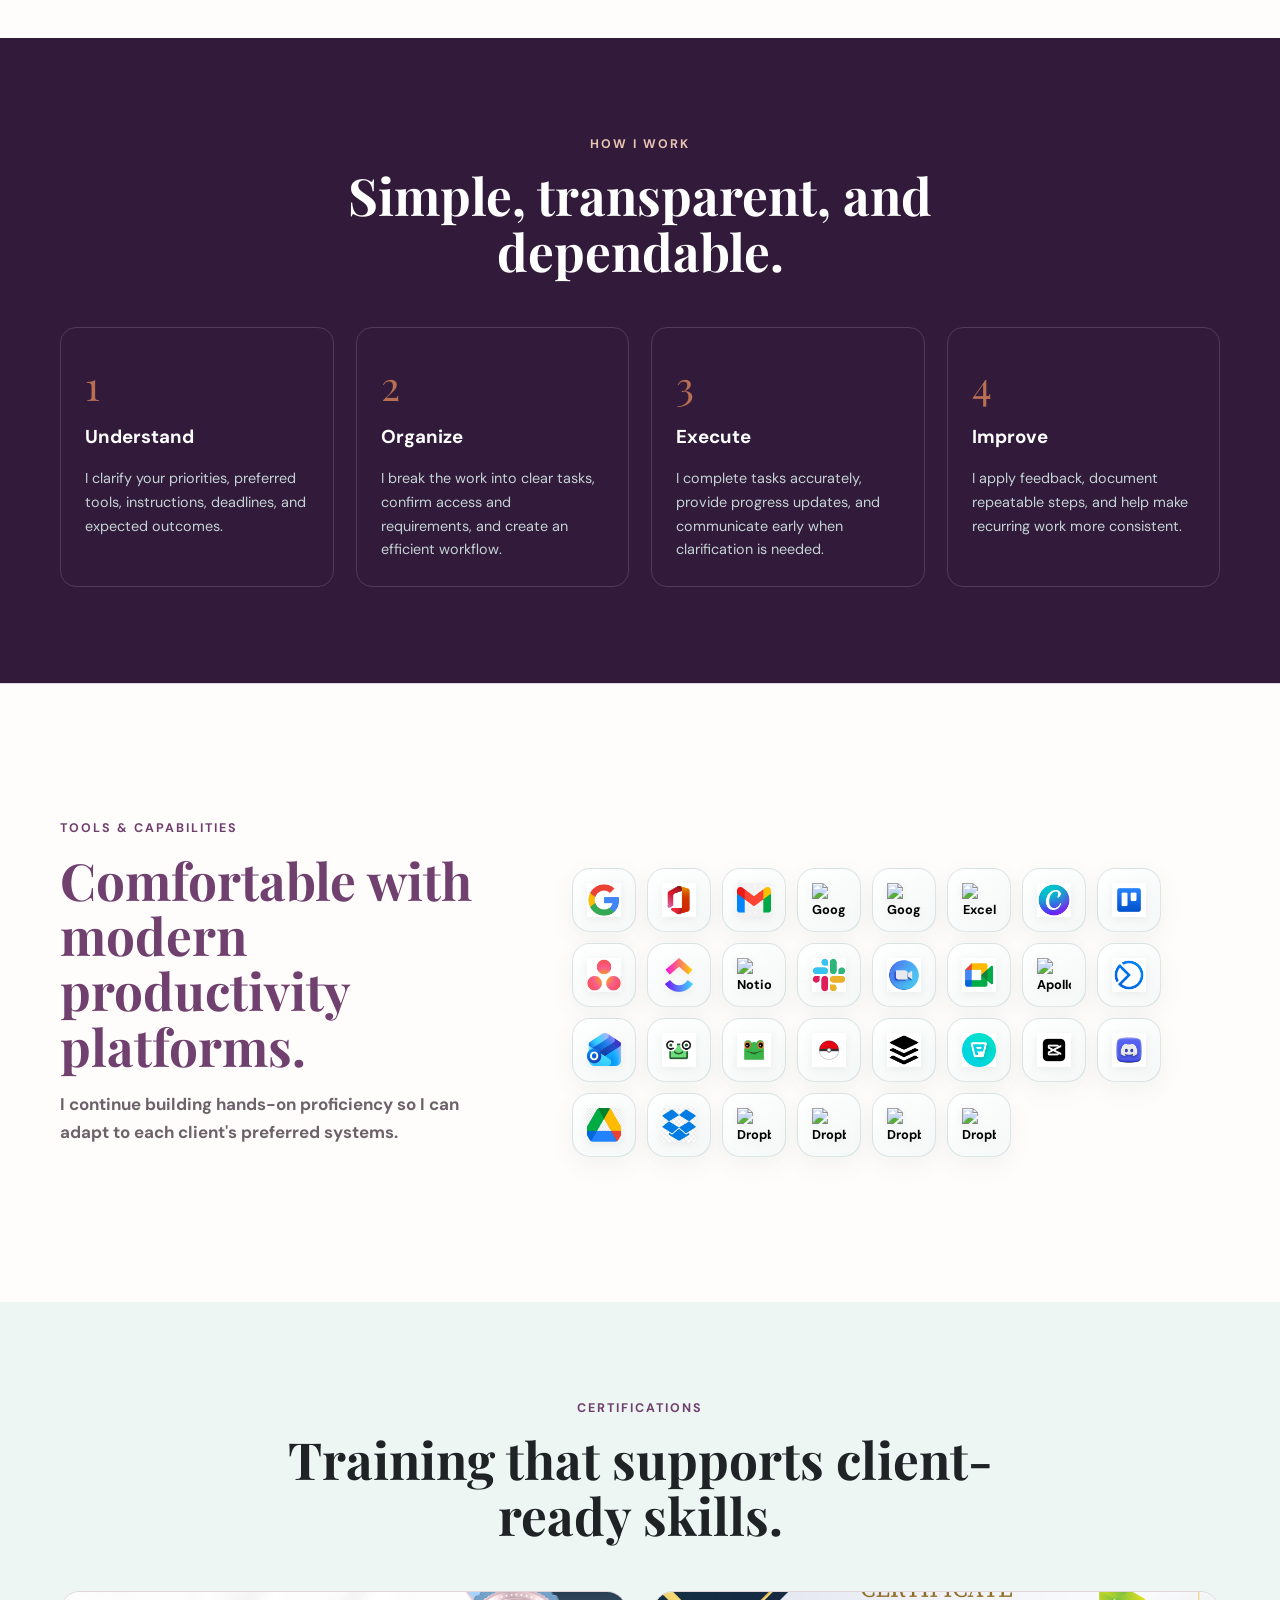
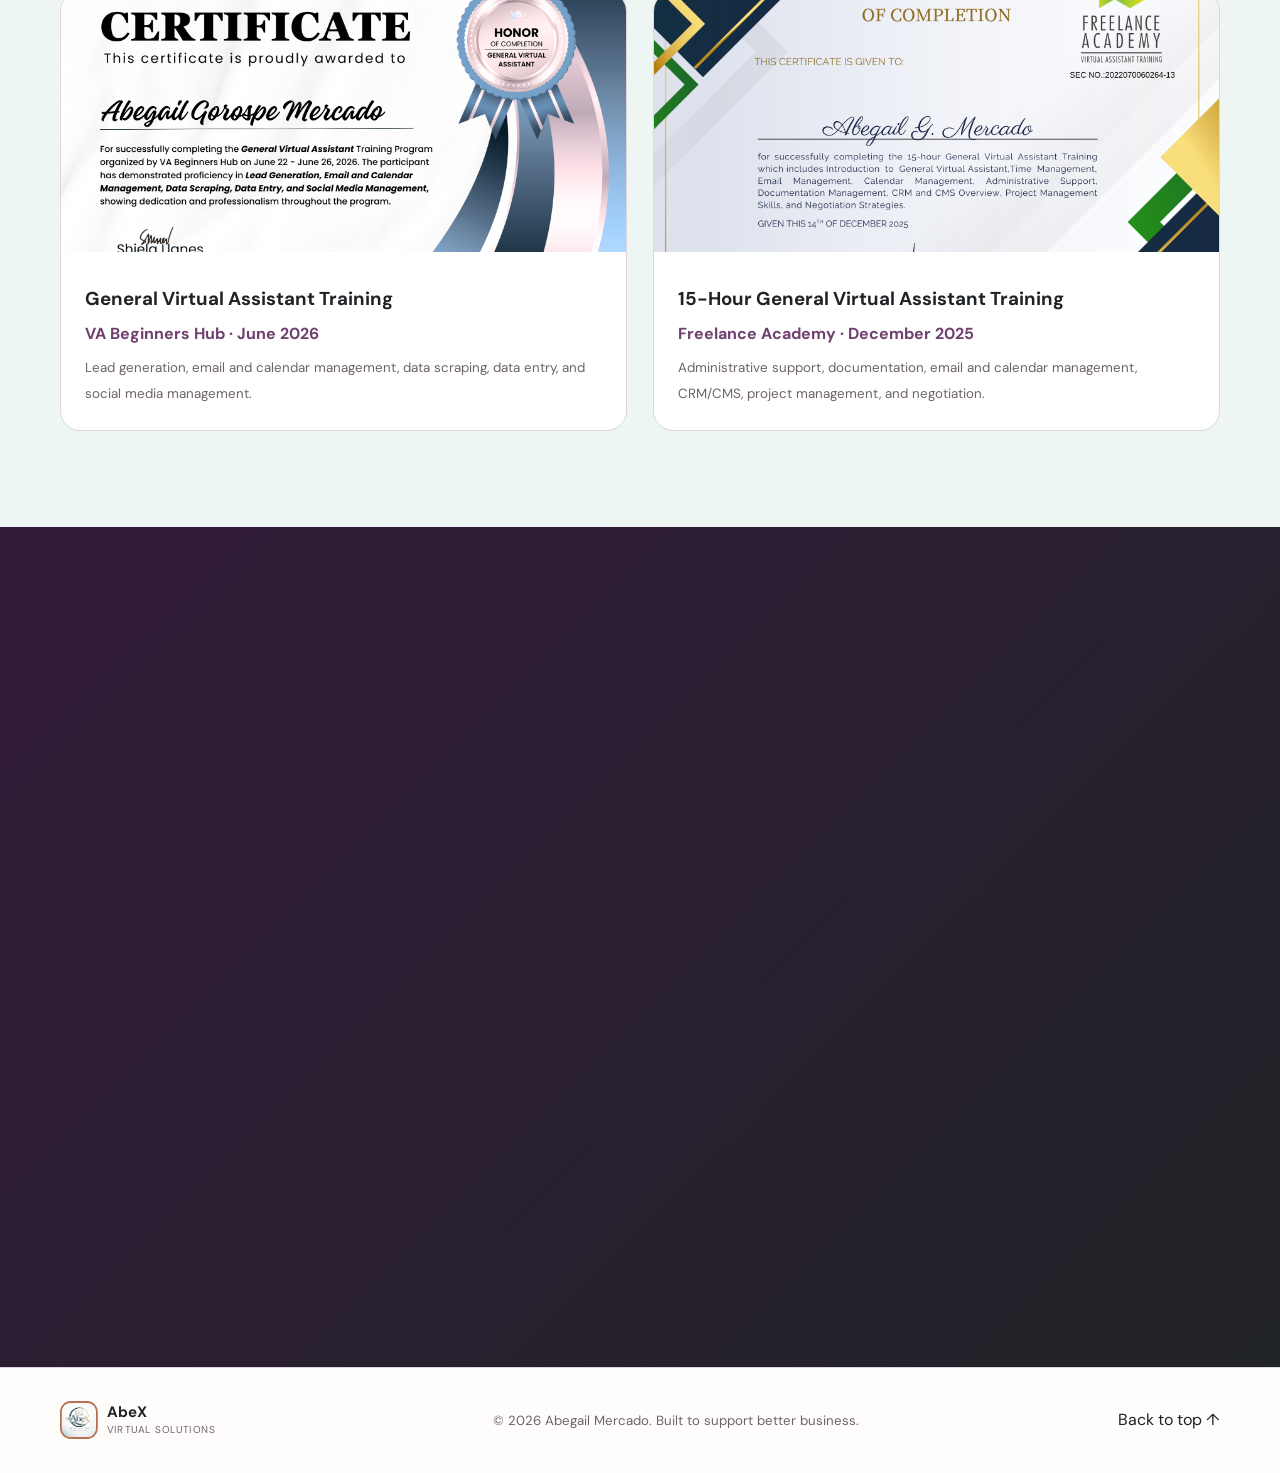
==== commit 8709c98c: "Update index.html" ====
--- a/index.html
+++ b/index.html
@@ -394,7 +394,7 @@
             <path d="M24 12.073c0-6.627-5.373-12-12-12s-12 5.373-12 12c0 5.99 4.388 10.954 10.125 11.854v-8.385H7.078v-3.47h3.047V9.43c0-3.007 1.792-4.669 4.533-4.669 1.312 0 2.686.235 2.686.235v2.953H15.83c-1.491 0-1.956.925-1.956 1.874v2.25h3.328l-.532 3.47h-2.796v8.385C19.612 23.027 24 18.062 24 12.073z"/>
           </svg>
         </a>
-        <a href="https://www.instagram.com/YOUR_INSTAGRAM_HANDLE" target="_blank" rel="noopener noreferrer" title="Instagram" aria-label="Instagram">
+        <a href="https://www.instagram.com/amercado29.8" target="_blank" rel="noopener noreferrer" title="Instagram" aria-label="Instagram">
           <svg viewBox="0 0 24 24" width="20" height="20" fill="currentColor">
             <path d="M12 2.163c3.204 0 3.584.012 4.85.07 3.252.148 4.771 1.691 4.919 4.919.058 1.265.069 1.645.069 4.849 0 3.205-.012 3.584-.069 4.849-.149 3.225-1.664 4.771-4.919 4.919-1.266.058-1.644.07-4.85.07-3.204 0-3.584-.012-4.849-.07-3.26-.149-4.771-1.699-4.919-4.92-.058-1.265-.07-1.644-.07-4.849 0-3.204.013-3.583.07-4.849.149-3.227 1.664-4.771 4.919-4.919 1.266-.057 1.645-.069 4.849-.069zm0-2.163c-3.259 0-3.667.014-4.947.072-4.358.2-6.78 2.618-6.98 6.98-.059 1.281-.073 1.689-.073 4.948 0 3.259.014 3.668.072 4.948.2 4.358 2.618 6.78 6.98 6.98 1.281.058 1.689.072 4.948.072 3.259 0 3.668-.014 4.948-.072 4.354-.2 6.782-2.618 6.979-6.98.059-1.28.073-1.689.073-4.948 0-3.259-.014-3.667-.072-4.947-.196-4.354-2.617-6.78-6.979-6.98-1.281-.059-1.69-.073-4.949-.073zm0 5.838c-3.403 0-6.162 2.759-6.162 6.162s2.759 6.163 6.162 6.163 6.162-2.759 6.162-6.163c0-3.403-2.759-6.162-6.162-6.162zm0 10.162c-2.209 0-4-1.79-4-4 0-2.209 1.791-4 4-4s4 1.791 4 4c0 2.21-1.791 4-4 4zm6.406-11.845c-.796 0-1.441.645-1.441 1.44s.645 1.44 1.441 1.44c.795 0 1.439-.645 1.439-1.44s-.644-1.44-1.439-1.44z"/>
           </svg>
